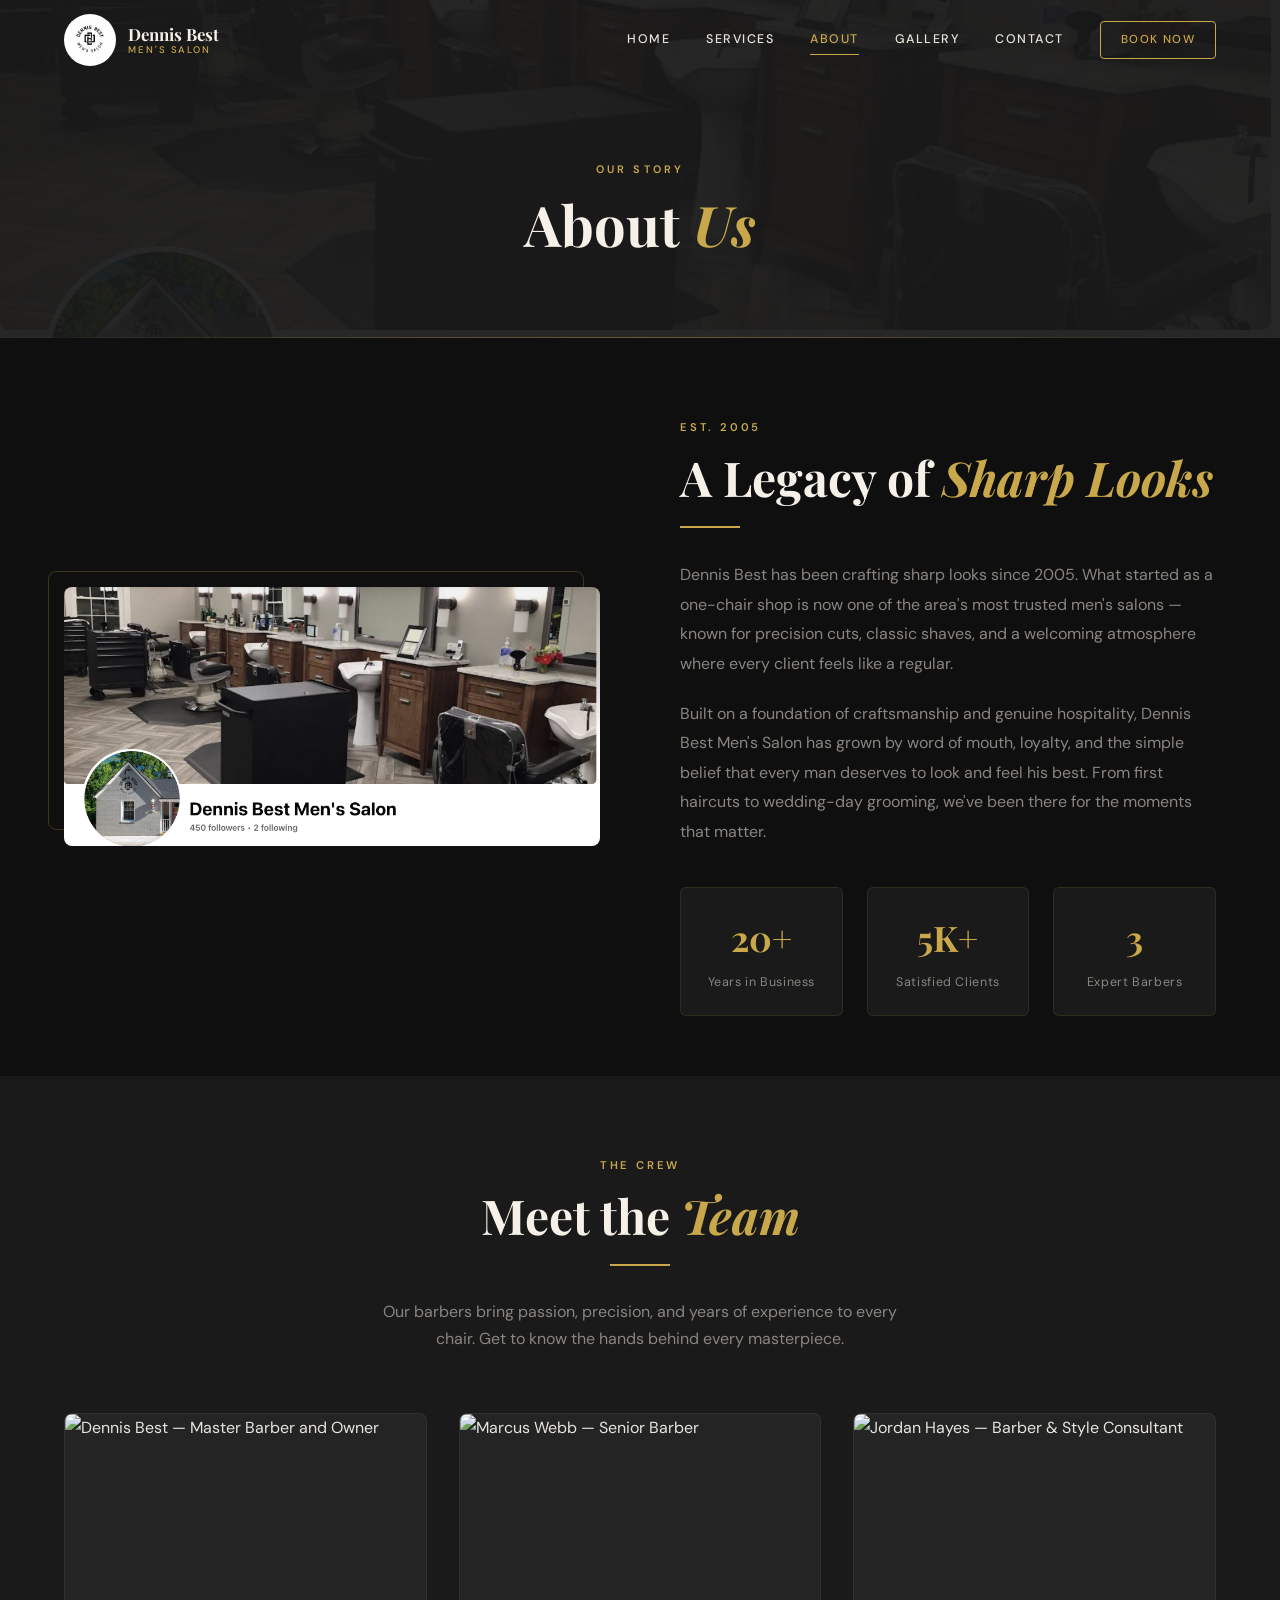
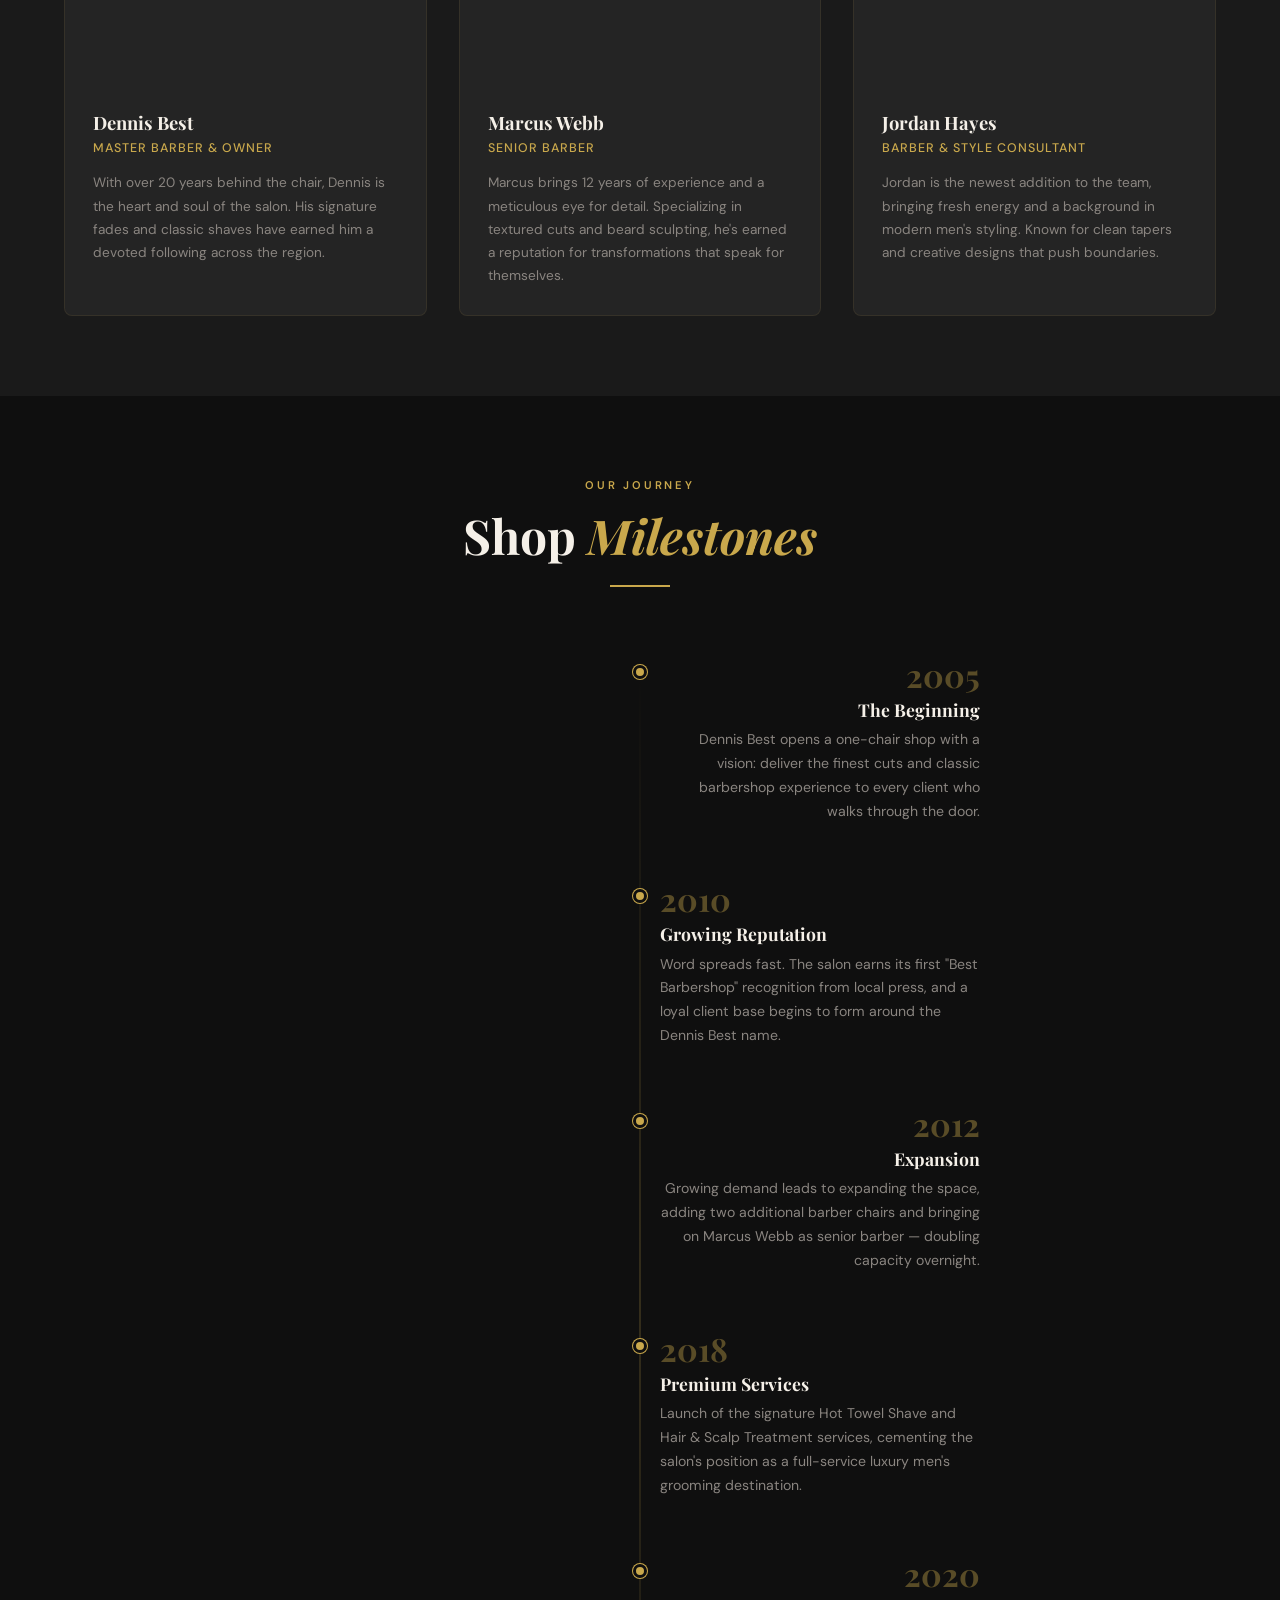
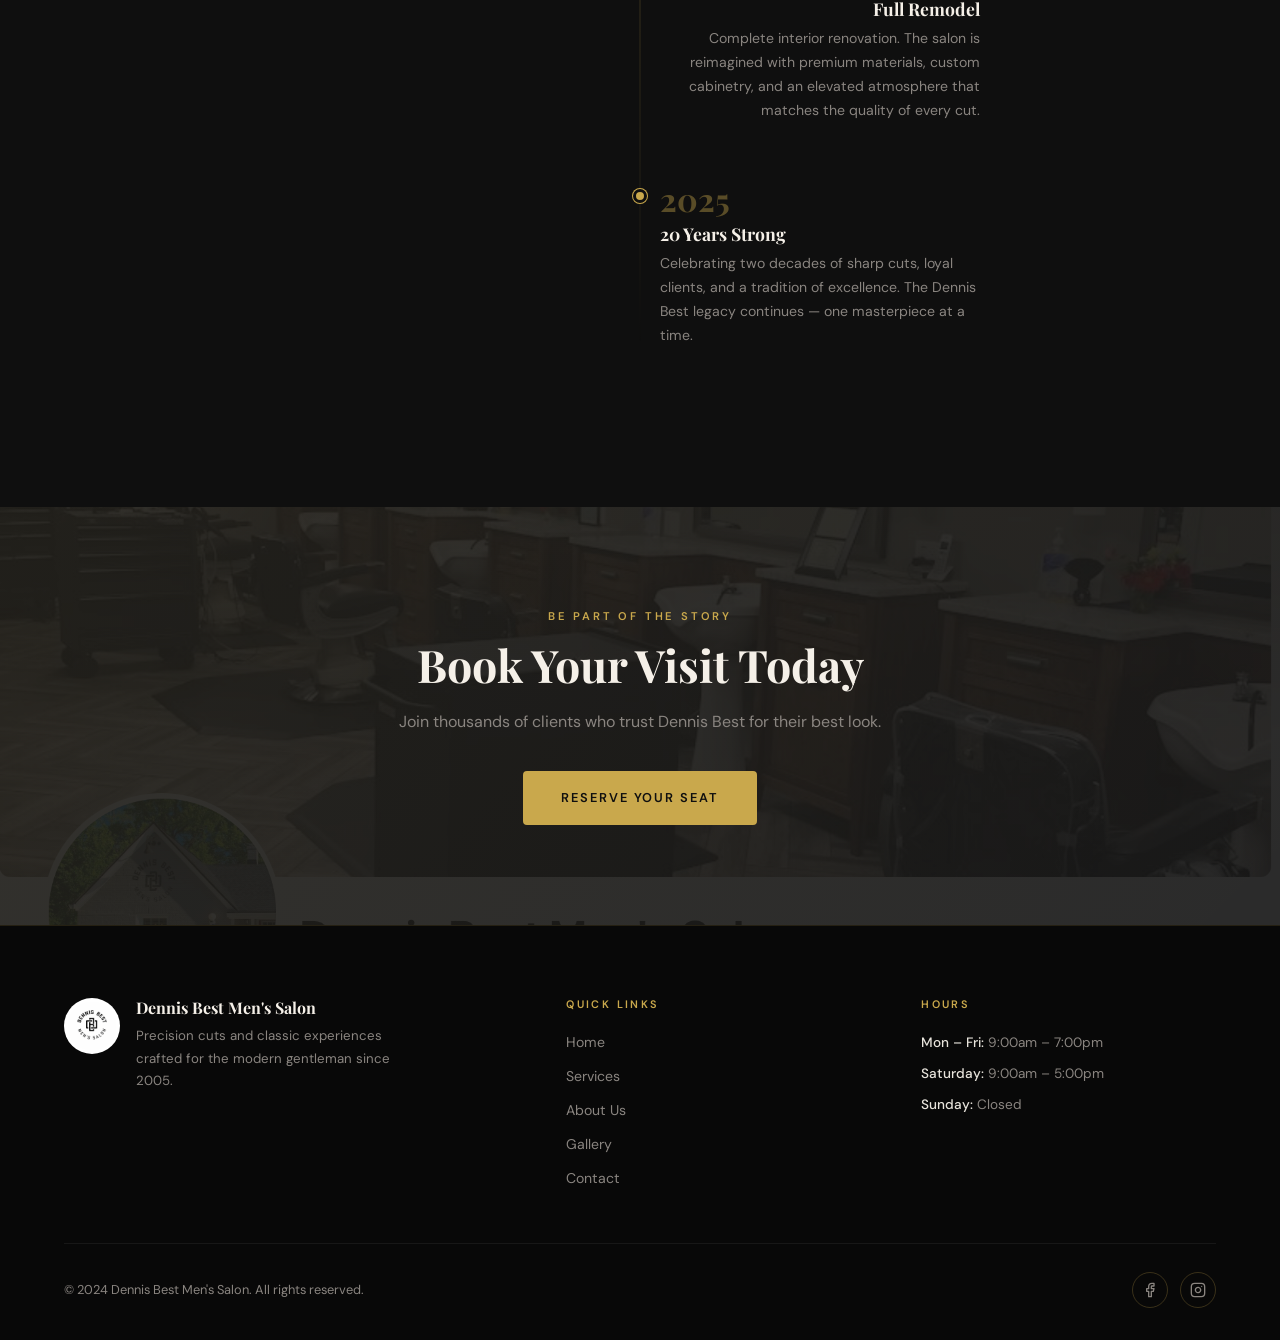
==== about.html @ a2790aa3 "Initial build: Dennis Best Men's Salon website Complete 5-page premium barbershop website with: - Ho" ====
<!DOCTYPE html>
<html lang="en">
<head>
  <meta charset="UTF-8" />
  <meta name="viewport" content="width=device-width, initial-scale=1.0" />
  <title>About — Dennis Best Men's Salon</title>
  <meta name="description" content="The story of Dennis Best Men's Salon — precision cuts and classic experiences since 2005." />
  <link rel="icon" type="image/png" href="images/logo.png" />
  <link rel="stylesheet" href="css/style.css" />
</head>
<body>

  <!-- ═══════════════════════════════ NAV ═══════════════════════════════ -->
  <header class="nav" role="banner">
    <div class="nav__inner">
      <a href="index.html" class="nav__logo" aria-label="Dennis Best Men's Salon Home">
        <img src="images/logo.png" alt="Dennis Best Men's Salon Logo" />
        <div class="nav__logo-text">
          Dennis Best
          <span>Men's Salon</span>
        </div>
      </a>

      <nav class="nav__links" aria-label="Primary Navigation">
        <a href="index.html">Home</a>
        <a href="services.html">Services</a>
        <a href="about.html">About</a>
        <a href="gallery.html">Gallery</a>
        <a href="contact.html">Contact</a>
        <a href="contact.html" class="nav__book">Book Now</a>
      </nav>

      <button class="nav__hamburger" aria-label="Toggle menu" aria-expanded="false">
        <span></span><span></span><span></span>
      </button>
    </div>
  </header>

  <nav class="nav__mobile" aria-label="Mobile Navigation">
    <a href="index.html">Home</a>
    <a href="services.html">Services</a>
    <a href="about.html">About</a>
    <a href="gallery.html">Gallery</a>
    <a href="contact.html">Contact</a>
    <a href="contact.html">Book an Appointment</a>
  </nav>

  <main>

    <!-- ═══════════════════════ PAGE HEADER ════════════════════════════ -->
    <section class="page-header">
      <div class="container">
        <span class="page-header__label">Our Story</span>
        <h1>About <em style="font-style:italic; color:var(--color-gold);">Us</em></h1>
      </div>
    </section>

    <!-- ═══════════════════════ STORY ══════════════════════════════════ -->
    <section class="about-story">
      <div class="container">
        <div class="about-story__grid">

          <div class="about-story__img reveal">
            <img src="images/interior.jpg" alt="Dennis Best Men's Salon Interior — classic barber chairs and warm wood cabinetry" />
          </div>

          <div class="about-story__text reveal reveal-delay-2">
            <span class="section-label">Est. 2005</span>
            <h2 class="section-title">A Legacy of <em>Sharp Looks</em></h2>
            <div class="gold-divider"></div>
            <p class="section-sub">
              Dennis Best has been crafting sharp looks since 2005. What started as a one-chair shop is now one of the area's most trusted men's salons — known for precision cuts, classic shaves, and a welcoming atmosphere where every client feels like a regular.
            </p>
            <p class="section-sub" style="margin-top: 20px;">
              Built on a foundation of craftsmanship and genuine hospitality, Dennis Best Men's Salon has grown by word of mouth, loyalty, and the simple belief that every man deserves to look and feel his best. From first haircuts to wedding-day grooming, we've been there for the moments that matter.
            </p>

            <div class="about-stats">
              <div class="stat">
                <strong>20+</strong>
                <span>Years in Business</span>
              </div>
              <div class="stat">
                <strong>5K+</strong>
                <span>Satisfied Clients</span>
              </div>
              <div class="stat">
                <strong>3</strong>
                <span>Expert Barbers</span>
              </div>
            </div>
          </div>

        </div>
      </div>
    </section>

    <!-- ═══════════════════════ TEAM ════════════════════════════════════ -->
    <section class="team-section">
      <div class="container">
        <div class="team__head reveal">
          <span class="section-label">The Crew</span>
          <h2 class="section-title">Meet the <em>Team</em></h2>
          <div class="gold-divider center"></div>
          <p class="section-sub" style="margin: 0 auto;">
            Our barbers bring passion, precision, and years of experience to every chair. Get to know the hands behind every masterpiece.
          </p>
        </div>

        <div class="team__grid">

          <div class="team-card reveal reveal-delay-1">
            <img
              class="team-card__img"
              src="https://picsum.photos/seed/barber-dennis/600/450"
              alt="Dennis Best — Master Barber and Owner"
              loading="lazy"
            />
            <div class="team-card__body">
              <h3>Dennis Best</h3>
              <p class="team-card__title">Master Barber &amp; Owner</p>
              <p class="team-card__bio">
                With over 20 years behind the chair, Dennis is the heart and soul of the salon. His signature fades and classic shaves have earned him a devoted following across the region.
              </p>
            </div>
          </div>

          <div class="team-card reveal reveal-delay-2">
            <img
              class="team-card__img"
              src="https://picsum.photos/seed/barber-marcus/600/450"
              alt="Marcus Webb — Senior Barber"
              loading="lazy"
            />
            <div class="team-card__body">
              <h3>Marcus Webb</h3>
              <p class="team-card__title">Senior Barber</p>
              <p class="team-card__bio">
                Marcus brings 12 years of experience and a meticulous eye for detail. Specializing in textured cuts and beard sculpting, he's earned a reputation for transformations that speak for themselves.
              </p>
            </div>
          </div>

          <div class="team-card reveal reveal-delay-3">
            <img
              class="team-card__img"
              src="https://picsum.photos/seed/barber-jordan/600/450"
              alt="Jordan Hayes — Barber & Style Consultant"
              loading="lazy"
            />
            <div class="team-card__body">
              <h3>Jordan Hayes</h3>
              <p class="team-card__title">Barber &amp; Style Consultant</p>
              <p class="team-card__bio">
                Jordan is the newest addition to the team, bringing fresh energy and a background in modern men's styling. Known for clean tapers and creative designs that push boundaries.
              </p>
            </div>
          </div>

        </div>
      </div>
    </section>

    <!-- ═══════════════════════ TIMELINE ════════════════════════════════ -->
    <section class="timeline-section">
      <div class="container">
        <div class="timeline__head reveal">
          <span class="section-label">Our Journey</span>
          <h2 class="section-title">Shop <em>Milestones</em></h2>
          <div class="gold-divider center"></div>
        </div>

        <div class="timeline">

          <div class="timeline__item reveal">
            <div class="timeline__dot"></div>
            <div class="timeline__content">
              <div class="timeline__year">2005</div>
              <h3>The Beginning</h3>
              <p>Dennis Best opens a one-chair shop with a vision: deliver the finest cuts and classic barbershop experience to every client who walks through the door.</p>
            </div>
            <div style="flex:1;"></div>
          </div>

          <div class="timeline__item reveal">
            <div class="timeline__dot"></div>
            <div style="flex:1;"></div>
            <div class="timeline__content">
              <div class="timeline__year">2010</div>
              <h3>Growing Reputation</h3>
              <p>Word spreads fast. The salon earns its first "Best Barbershop" recognition from local press, and a loyal client base begins to form around the Dennis Best name.</p>
            </div>
          </div>

          <div class="timeline__item reveal">
            <div class="timeline__dot"></div>
            <div class="timeline__content">
              <div class="timeline__year">2012</div>
              <h3>Expansion</h3>
              <p>Growing demand leads to expanding the space, adding two additional barber chairs and bringing on Marcus Webb as senior barber — doubling capacity overnight.</p>
            </div>
            <div style="flex:1;"></div>
          </div>

          <div class="timeline__item reveal">
            <div class="timeline__dot"></div>
            <div style="flex:1;"></div>
            <div class="timeline__content">
              <div class="timeline__year">2018</div>
              <h3>Premium Services</h3>
              <p>Launch of the signature Hot Towel Shave and Hair &amp; Scalp Treatment services, cementing the salon's position as a full-service luxury men's grooming destination.</p>
            </div>
          </div>

          <div class="timeline__item reveal">
            <div class="timeline__dot"></div>
            <div class="timeline__content">
              <div class="timeline__year">2020</div>
              <h3>Full Remodel</h3>
              <p>Complete interior renovation. The salon is reimagined with premium materials, custom cabinetry, and an elevated atmosphere that matches the quality of every cut.</p>
            </div>
            <div style="flex:1;"></div>
          </div>

          <div class="timeline__item reveal">
            <div class="timeline__dot"></div>
            <div style="flex:1;"></div>
            <div class="timeline__content">
              <div class="timeline__year">2025</div>
              <h3>20 Years Strong</h3>
              <p>Celebrating two decades of sharp cuts, loyal clients, and a tradition of excellence. The Dennis Best legacy continues — one masterpiece at a time.</p>
            </div>
          </div>

        </div>
      </div>
    </section>

    <!-- ═══════════════════════ CTA BANNER ═════════════════════════════ -->
    <section class="cta-banner">
      <div class="container">
        <span class="section-label reveal">Be Part of the Story</span>
        <h2 class="cta-banner__title reveal">Book Your Visit Today</h2>
        <p class="cta-banner__sub reveal">Join thousands of clients who trust Dennis Best for their best look.</p>
        <a href="contact.html" class="btn btn-solid reveal">Reserve Your Seat</a>
      </div>
    </section>

  </main>

  <!-- ═══════════════════════════ FOOTER ═════════════════════════════ -->
  <footer class="footer">
    <div class="container">
      <div class="footer__grid">
        <div class="footer__brand">
          <img src="images/logo.png" alt="Dennis Best Men's Salon" class="footer__logo" />
          <div class="footer__brand-text">
            <h3>Dennis Best Men's Salon</h3>
            <p>Precision cuts and classic experiences crafted for the modern gentleman since 2005.</p>
          </div>
        </div>
        <div class="footer__col">
          <h4>Quick Links</h4>
          <nav class="footer__links">
            <a href="index.html">Home</a>
            <a href="services.html">Services</a>
            <a href="about.html">About Us</a>
            <a href="gallery.html">Gallery</a>
            <a href="contact.html">Contact</a>
          </nav>
        </div>
        <div class="footer__col">
          <h4>Hours</h4>
          <ul class="footer__hours">
            <span><strong>Mon – Fri:</strong> 9:00am – 7:00pm</span>
            <span><strong>Saturday:</strong> 9:00am – 5:00pm</span>
            <span><strong>Sunday:</strong> Closed</span>
          </ul>
        </div>
      </div>
      <div class="footer__bottom">
        <p class="footer__copy">© 2024 Dennis Best Men's Salon. All rights reserved.</p>
        <div class="footer__social">
          <a href="#" aria-label="Facebook">
            <svg viewBox="0 0 24 24"><path d="M18 2h-3a5 5 0 0 0-5 5v3H7v4h3v8h4v-8h3l1-4h-4V7a1 1 0 0 1 1-1h3z"/></svg>
          </a>
          <a href="#" aria-label="Instagram">
            <svg viewBox="0 0 24 24"><rect x="2" y="2" width="20" height="20" rx="5" ry="5"/><path d="M16 11.37A4 4 0 1 1 12.63 8 4 4 0 0 1 16 11.37z"/><line x1="17.5" y1="6.5" x2="17.51" y2="6.5"/></svg>
          </a>
        </div>
      </div>
    </div>
  </footer>

  <script src="js/main.js"></script>
</body>
</html>
---- css/style.css ----
/* ============================================================
   Dennis Best Men's Salon — Main Stylesheet
   ============================================================ */

@import url('https://fonts.googleapis.com/css2?family=Playfair+Display:ital,wght@0,400;0,600;0,700;0,900;1,400;1,600&family=DM+Sans:wght@300;400;500;600&display=swap');

/* ── Variables ─────────────────────────────────────────────── */
:root {
  --color-bg:      #0f0f0f;
  --color-surface: #1a1a1a;
  --color-surface2:#242424;
  --color-gold:    #c9a84c;
  --color-gold-lt: #e0c070;
  --color-cream:   #f5f0e8;
  --color-text:    #e8e4dc;
  --color-muted:   #8a8580;
  --nav-h:         80px;
  --transition:    0.35s cubic-bezier(0.4, 0, 0.2, 1);
  --radius:        4px;
  --max-w:         1200px;
}

/* ── Reset & Base ──────────────────────────────────────────── */
*, *::before, *::after { box-sizing: border-box; margin: 0; padding: 0; }

html { scroll-behavior: smooth; font-size: 16px; }

body {
  background: var(--color-bg);
  color: var(--color-text);
  font-family: 'DM Sans', sans-serif;
  font-weight: 400;
  line-height: 1.7;
  opacity: 0;
  animation: pageIn 0.6s ease forwards;
}

@keyframes pageIn {
  to { opacity: 1; }
}

img { max-width: 100%; display: block; }
a  { text-decoration: none; color: inherit; }
ul { list-style: none; }

h1, h2, h3, h4 {
  font-family: 'Playfair Display', serif;
  line-height: 1.2;
}

/* ── Utility ───────────────────────────────────────────────── */
.container {
  width: 100%;
  max-width: var(--max-w);
  margin: 0 auto;
  padding: 0 24px;
}

.section-label {
  display: block;
  font-family: 'DM Sans', sans-serif;
  font-size: 0.7rem;
  font-weight: 600;
  letter-spacing: 0.25em;
  text-transform: uppercase;
  color: var(--color-gold);
  margin-bottom: 12px;
}

.section-title {
  font-size: clamp(2rem, 4vw, 3rem);
  color: var(--color-cream);
  margin-bottom: 16px;
}

.section-title em {
  font-style: italic;
  color: var(--color-gold);
}

.section-sub {
  font-size: 1rem;
  color: var(--color-muted);
  max-width: 520px;
}

.btn {
  display: inline-block;
  padding: 14px 36px;
  border: 2px solid var(--color-gold);
  font-family: 'DM Sans', sans-serif;
  font-size: 0.8rem;
  font-weight: 600;
  letter-spacing: 0.15em;
  text-transform: uppercase;
  color: var(--color-gold);
  background: transparent;
  cursor: pointer;
  transition: var(--transition);
  border-radius: var(--radius);
}

.btn:hover {
  background: var(--color-gold);
  color: var(--color-bg);
}

.btn-solid {
  background: var(--color-gold);
  color: var(--color-bg);
}

.btn-solid:hover {
  background: var(--color-gold-lt);
  border-color: var(--color-gold-lt);
}

/* ── Divider ───────────────────────────────────────────────── */
.gold-divider {
  width: 60px;
  height: 2px;
  background: var(--color-gold);
  margin: 20px 0 32px;
}

.gold-divider.center { margin-left: auto; margin-right: auto; }

/* ============================================================
   NAVIGATION
   ============================================================ */
.nav {
  position: fixed;
  top: 0; left: 0; right: 0;
  height: var(--nav-h);
  z-index: 1000;
  transition: background var(--transition), box-shadow var(--transition);
}

.nav.scrolled {
  background: rgba(10, 10, 10, 0.97);
  box-shadow: 0 2px 30px rgba(0,0,0,0.6);
  backdrop-filter: blur(10px);
  -webkit-backdrop-filter: blur(10px);
}

.nav__inner {
  display: flex;
  align-items: center;
  justify-content: space-between;
  height: 100%;
  max-width: var(--max-w);
  margin: 0 auto;
  padding: 0 24px;
}

.nav__logo {
  display: flex;
  align-items: center;
  gap: 12px;
}

.nav__logo img {
  width: 52px;
  height: 52px;
  object-fit: contain;
  border-radius: 50%;
  background: #fff;
  padding: 4px;
  filter: none;
}

.nav__logo-text {
  font-family: 'Playfair Display', serif;
  font-size: 1.05rem;
  font-weight: 700;
  color: var(--color-cream);
  line-height: 1.2;
}

.nav__logo-text span {
  display: block;
  font-family: 'DM Sans', sans-serif;
  font-size: 0.6rem;
  font-weight: 500;
  letter-spacing: 0.2em;
  text-transform: uppercase;
  color: var(--color-gold);
}

.nav__links {
  display: flex;
  align-items: center;
  gap: 36px;
}

.nav__links a {
  font-size: 0.78rem;
  font-weight: 500;
  letter-spacing: 0.12em;
  text-transform: uppercase;
  color: var(--color-text);
  position: relative;
  transition: color var(--transition);
}

.nav__links a::after {
  content: '';
  position: absolute;
  bottom: -4px; left: 0;
  width: 0; height: 1px;
  background: var(--color-gold);
  transition: width var(--transition);
}

.nav__links a:hover,
.nav__links a.active {
  color: var(--color-gold);
}

.nav__links a:hover::after,
.nav__links a.active::after {
  width: 100%;
}

.nav__book {
  font-size: 0.72rem !important;
  padding: 8px 20px;
  border: 1px solid var(--color-gold);
  border-radius: var(--radius);
  color: var(--color-gold) !important;
  transition: var(--transition) !important;
}

.nav__book:hover {
  background: var(--color-gold) !important;
  color: var(--color-bg) !important;
}

.nav__book::after { display: none !important; }

/* Hamburger */
.nav__hamburger {
  display: none;
  flex-direction: column;
  justify-content: center;
  gap: 5px;
  width: 36px;
  height: 36px;
  cursor: pointer;
  background: none;
  border: none;
  padding: 4px;
}

.nav__hamburger span {
  display: block;
  height: 2px;
  background: var(--color-text);
  border-radius: 2px;
  transition: var(--transition);
}

.nav__hamburger.open span:nth-child(1) { transform: translateY(7px) rotate(45deg); }
.nav__hamburger.open span:nth-child(2) { opacity: 0; }
.nav__hamburger.open span:nth-child(3) { transform: translateY(-7px) rotate(-45deg); }

/* Mobile menu */
.nav__mobile {
  display: none;
  position: fixed;
  top: var(--nav-h);
  left: 0; right: 0;
  background: rgba(10, 10, 10, 0.98);
  backdrop-filter: blur(20px);
  -webkit-backdrop-filter: blur(20px);
  padding: 24px;
  flex-direction: column;
  gap: 4px;
  z-index: 999;
  border-top: 1px solid rgba(201, 168, 76, 0.2);
}

.nav__mobile.open { display: flex; }

.nav__mobile a {
  display: block;
  padding: 14px 16px;
  font-size: 1rem;
  font-weight: 500;
  letter-spacing: 0.08em;
  color: var(--color-text);
  border-bottom: 1px solid rgba(255,255,255,0.06);
  transition: color var(--transition);
}

.nav__mobile a:hover,
.nav__mobile a.active { color: var(--color-gold); }

.nav__mobile a:last-child { border-bottom: none; }

/* ============================================================
   HERO
   ============================================================ */
.hero {
  position: relative;
  height: 100vh;
  min-height: 620px;
  display: flex;
  align-items: center;
  justify-content: center;
  text-align: center;
  overflow: hidden;
}

.hero__bg {
  position: absolute;
  inset: 0;
  background: url('../images/interior.jpg') center/cover no-repeat;
  transform: scale(1.05);
  transition: transform 8s ease-out;
}

.hero__bg.loaded { transform: scale(1); }

.hero__overlay {
  position: absolute;
  inset: 0;
  background: linear-gradient(
    to bottom,
    rgba(10, 10, 10, 0.5) 0%,
    rgba(10, 10, 10, 0.7) 50%,
    rgba(10, 10, 10, 0.9) 100%
  );
}

.hero__content {
  position: relative;
  z-index: 2;
  max-width: 760px;
  padding: 0 24px;
  animation: heroIn 1s ease 0.3s both;
}

@keyframes heroIn {
  from { opacity: 0; transform: translateY(30px); }
  to   { opacity: 1; transform: translateY(0); }
}

.hero__eyebrow {
  display: inline-block;
  font-family: 'DM Sans', sans-serif;
  font-size: 0.7rem;
  font-weight: 600;
  letter-spacing: 0.3em;
  text-transform: uppercase;
  color: var(--color-gold);
  margin-bottom: 20px;
}

.hero__title {
  font-size: clamp(2.8rem, 6vw, 5rem);
  font-weight: 700;
  color: var(--color-cream);
  margin-bottom: 20px;
  line-height: 1.1;
}

.hero__title em {
  display: block;
  font-style: italic;
  color: var(--color-gold);
}

.hero__sub {
  font-size: 1.05rem;
  color: rgba(232, 228, 220, 0.8);
  margin-bottom: 40px;
  font-weight: 300;
}

.hero__cta {
  display: flex;
  gap: 16px;
  justify-content: center;
  flex-wrap: wrap;
}

.hero__scroll {
  position: absolute;
  bottom: 32px;
  left: 50%;
  transform: translateX(-50%);
  z-index: 2;
  display: flex;
  flex-direction: column;
  align-items: center;
  gap: 8px;
  animation: bounce 2.5s ease infinite;
}

.hero__scroll span {
  font-size: 0.6rem;
  letter-spacing: 0.2em;
  text-transform: uppercase;
  color: var(--color-muted);
}

.hero__scroll-line {
  width: 1px;
  height: 40px;
  background: linear-gradient(to bottom, var(--color-gold), transparent);
}

@keyframes bounce {
  0%, 100% { transform: translateX(-50%) translateY(0); }
  50%       { transform: translateX(-50%) translateY(8px); }
}

/* ============================================================
   WHY CHOOSE US
   ============================================================ */
.why {
  padding: 100px 0;
  background: var(--color-surface);
  position: relative;
  overflow: hidden;
}

.why::before {
  content: '';
  position: absolute;
  top: 0; left: 0; right: 0;
  height: 1px;
  background: linear-gradient(to right, transparent, var(--color-gold), transparent);
  opacity: 0.4;
}

.why__head {
  text-align: center;
  margin-bottom: 64px;
}

.why__grid {
  display: grid;
  grid-template-columns: repeat(3, 1fr);
  gap: 32px;
}

.why__card {
  background: var(--color-surface2);
  border: 1px solid rgba(201, 168, 76, 0.1);
  border-radius: 8px;
  padding: 48px 36px;
  text-align: center;
  transition: var(--transition);
  position: relative;
  overflow: hidden;
}

.why__card::after {
  content: '';
  position: absolute;
  bottom: 0; left: 0; right: 0;
  height: 3px;
  background: var(--color-gold);
  transform: scaleX(0);
  transition: transform var(--transition);
}

.why__card:hover {
  transform: translateY(-8px);
  border-color: rgba(201, 168, 76, 0.35);
  box-shadow: 0 20px 50px rgba(0,0,0,0.4);
}

.why__card:hover::after { transform: scaleX(1); }

.why__icon {
  width: 72px;
  height: 72px;
  margin: 0 auto 24px;
  display: flex;
  align-items: center;
  justify-content: center;
  border-radius: 50%;
  background: rgba(201, 168, 76, 0.08);
  border: 1px solid rgba(201, 168, 76, 0.2);
}

.why__icon svg {
  width: 32px;
  height: 32px;
  stroke: var(--color-gold);
  fill: none;
  stroke-width: 1.5;
  stroke-linecap: round;
  stroke-linejoin: round;
}

.why__card h3 {
  font-size: 1.25rem;
  color: var(--color-cream);
  margin-bottom: 12px;
}

.why__card p {
  font-size: 0.92rem;
  color: var(--color-muted);
  line-height: 1.8;
}

/* ============================================================
   TESTIMONIALS
   ============================================================ */
.testimonials {
  padding: 100px 0;
  background: var(--color-bg);
  overflow: hidden;
}

.testimonials__head {
  text-align: center;
  margin-bottom: 64px;
}

.testimonials__track-wrap {
  position: relative;
  overflow: hidden;
}

.testimonials__track {
  display: flex;
  transition: transform 0.6s cubic-bezier(0.4, 0, 0.2, 1);
}

.testimonials__slide {
  min-width: 100%;
  padding: 0 40px;
}

.testimonial-card {
  background: var(--color-surface);
  border: 1px solid rgba(201, 168, 76, 0.12);
  border-radius: 8px;
  padding: 52px 60px;
  max-width: 760px;
  margin: 0 auto;
  text-align: center;
  position: relative;
}

.testimonial-card::before {
  content: '"';
  position: absolute;
  top: -20px; left: 40px;
  font-family: 'Playfair Display', serif;
  font-size: 8rem;
  color: var(--color-gold);
  opacity: 0.2;
  line-height: 1;
}

.testimonial-card blockquote {
  font-family: 'Playfair Display', serif;
  font-size: 1.2rem;
  font-style: italic;
  color: var(--color-text);
  line-height: 1.8;
  margin-bottom: 28px;
}

.testimonial-card cite {
  display: flex;
  align-items: center;
  justify-content: center;
  gap: 12px;
  font-style: normal;
}

.testimonial-avatar {
  width: 44px;
  height: 44px;
  border-radius: 50%;
  background: var(--color-gold);
  display: flex;
  align-items: center;
  justify-content: center;
  font-family: 'Playfair Display', serif;
  font-size: 1.1rem;
  color: var(--color-bg);
  font-weight: 700;
  flex-shrink: 0;
}

.testimonial-info strong {
  display: block;
  font-family: 'DM Sans', sans-serif;
  font-weight: 600;
  font-size: 0.9rem;
  color: var(--color-cream);
}

.testimonial-info span {
  font-size: 0.78rem;
  color: var(--color-gold);
}

.testimonials__stars {
  color: var(--color-gold);
  font-size: 1rem;
  margin-bottom: 20px;
  letter-spacing: 3px;
}

.testimonials__dots {
  display: flex;
  justify-content: center;
  gap: 10px;
  margin-top: 40px;
}

.testimonials__dot {
  width: 8px;
  height: 8px;
  border-radius: 50%;
  background: var(--color-muted);
  cursor: pointer;
  transition: var(--transition);
  border: none;
}

.testimonials__dot.active {
  background: var(--color-gold);
  transform: scale(1.3);
}

.testimonials__arrows {
  display: flex;
  justify-content: center;
  gap: 16px;
  margin-top: 24px;
}

.testimonials__arrow {
  width: 44px;
  height: 44px;
  border-radius: 50%;
  border: 1px solid rgba(201, 168, 76, 0.3);
  background: transparent;
  color: var(--color-gold);
  cursor: pointer;
  display: flex;
  align-items: center;
  justify-content: center;
  transition: var(--transition);
  font-size: 1rem;
}

.testimonials__arrow:hover {
  background: var(--color-gold);
  color: var(--color-bg);
  border-color: var(--color-gold);
}

/* ============================================================
   CTA BANNER
   ============================================================ */
.cta-banner {
  position: relative;
  padding: 100px 0;
  background: var(--color-surface);
  text-align: center;
  overflow: hidden;
}

.cta-banner::before {
  content: '';
  position: absolute;
  inset: 0;
  background: url('../images/interior.jpg') center/cover no-repeat;
  opacity: 0.08;
}

.cta-banner::after {
  content: '';
  position: absolute;
  inset: 0;
  background: linear-gradient(135deg, rgba(201,168,76,0.05) 0%, transparent 100%);
}

.cta-banner .container { position: relative; z-index: 1; }

.cta-banner__title {
  font-size: clamp(1.8rem, 3.5vw, 2.8rem);
  color: var(--color-cream);
  margin-bottom: 16px;
}

.cta-banner__sub {
  font-size: 1rem;
  color: var(--color-muted);
  margin-bottom: 36px;
}

/* ============================================================
   FOOTER
   ============================================================ */
.footer {
  background: #080808;
  padding: 72px 0 32px;
  border-top: 1px solid rgba(201, 168, 76, 0.15);
}

.footer__grid {
  display: grid;
  grid-template-columns: 1.5fr 1fr 1fr;
  gap: 60px;
  margin-bottom: 52px;
}

.footer__brand {
  display: flex;
  align-items: flex-start;
  gap: 16px;
}

.footer__logo {
  width: 56px;
  height: 56px;
  object-fit: contain;
  border-radius: 50%;
  background: #fff;
  padding: 4px;
  flex-shrink: 0;
}

.footer__brand-text h3 {
  font-family: 'Playfair Display', serif;
  font-size: 1rem;
  color: var(--color-cream);
  margin-bottom: 4px;
}

.footer__brand-text p {
  font-size: 0.83rem;
  color: var(--color-muted);
  line-height: 1.7;
  max-width: 260px;
  margin-top: 8px;
}

.footer__col h4 {
  font-family: 'DM Sans', sans-serif;
  font-size: 0.68rem;
  font-weight: 600;
  letter-spacing: 0.22em;
  text-transform: uppercase;
  color: var(--color-gold);
  margin-bottom: 20px;
}

.footer__links {
  display: flex;
  flex-direction: column;
  gap: 10px;
}

.footer__links a {
  font-size: 0.88rem;
  color: var(--color-muted);
  transition: color var(--transition);
}

.footer__links a:hover { color: var(--color-gold); }

.footer__hours {
  display: flex;
  flex-direction: column;
  gap: 8px;
}

.footer__hours span {
  font-size: 0.85rem;
  color: var(--color-muted);
}

.footer__hours span strong {
  color: var(--color-text);
  font-weight: 500;
}

.footer__bottom {
  border-top: 1px solid rgba(255,255,255,0.06);
  padding-top: 28px;
  display: flex;
  align-items: center;
  justify-content: space-between;
  flex-wrap: wrap;
  gap: 16px;
}

.footer__copy {
  font-size: 0.8rem;
  color: var(--color-muted);
}

.footer__social {
  display: flex;
  gap: 12px;
}

.footer__social a {
  width: 36px;
  height: 36px;
  border-radius: 50%;
  border: 1px solid rgba(201, 168, 76, 0.25);
  display: flex;
  align-items: center;
  justify-content: center;
  color: var(--color-muted);
  transition: var(--transition);
}

.footer__social a:hover {
  border-color: var(--color-gold);
  color: var(--color-gold);
  background: rgba(201, 168, 76, 0.08);
}

.footer__social svg {
  width: 16px;
  height: 16px;
  fill: none;
  stroke: currentColor;
  stroke-width: 2;
  stroke-linecap: round;
  stroke-linejoin: round;
}

/* ============================================================
   PAGE HEADER (inner pages)
   ============================================================ */
.page-header {
  padding: 160px 0 80px;
  text-align: center;
  background: var(--color-surface);
  position: relative;
  overflow: hidden;
}

.page-header::before {
  content: '';
  position: absolute;
  inset: 0;
  background: url('../images/interior.jpg') center/cover no-repeat;
  opacity: 0.06;
}

.page-header::after {
  content: '';
  position: absolute;
  bottom: 0; left: 0; right: 0;
  height: 1px;
  background: linear-gradient(to right, transparent, var(--color-gold), transparent);
  opacity: 0.4;
}

.page-header .container { position: relative; z-index: 1; }

.page-header__label {
  display: block;
  font-size: 0.68rem;
  font-weight: 600;
  letter-spacing: 0.28em;
  text-transform: uppercase;
  color: var(--color-gold);
  margin-bottom: 12px;
}

.page-header h1 {
  font-size: clamp(2.2rem, 4.5vw, 3.5rem);
  color: var(--color-cream);
}

/* ============================================================
   SERVICES PAGE
   ============================================================ */
.services-section {
  padding: 80px 0 100px;
}

.services__grid {
  display: grid;
  grid-template-columns: repeat(3, 1fr);
  gap: 28px;
  margin-top: 60px;
}

.service-card {
  background: var(--color-surface);
  border: 1px solid rgba(201, 168, 76, 0.1);
  border-radius: 8px;
  padding: 44px 36px;
  position: relative;
  overflow: hidden;
  cursor: default;
  transition: transform var(--transition), box-shadow var(--transition), border-color var(--transition);
}

.service-card::before {
  content: '';
  position: absolute;
  inset: 0;
  background: linear-gradient(135deg, rgba(201,168,76,0.06), transparent);
  opacity: 0;
  transition: opacity var(--transition);
}

.service-card:hover {
  transform: translateY(-10px);
  border-color: rgba(201, 168, 76, 0.5);
  box-shadow: 0 24px 60px rgba(0,0,0,0.4), 0 0 0 1px rgba(201,168,76,0.15);
}

.service-card:hover::before { opacity: 1; }

.service-card__number {
  font-family: 'Playfair Display', serif;
  font-size: 3.5rem;
  font-weight: 700;
  color: rgba(201, 168, 76, 0.1);
  line-height: 1;
  margin-bottom: 20px;
  transition: color var(--transition);
}

.service-card:hover .service-card__number {
  color: rgba(201, 168, 76, 0.2);
}

.service-card h3 {
  font-size: 1.3rem;
  color: var(--color-cream);
  margin-bottom: 10px;
}

.service-card p {
  font-size: 0.88rem;
  color: var(--color-muted);
  line-height: 1.7;
  margin-bottom: 28px;
}

.service-card__price {
  display: flex;
  align-items: center;
  justify-content: space-between;
}

.service-card__price span {
  font-family: 'Playfair Display', serif;
  font-size: 1.8rem;
  font-weight: 600;
  color: var(--color-gold);
}

.service-card__tag {
  font-size: 0.68rem;
  font-weight: 600;
  letter-spacing: 0.15em;
  text-transform: uppercase;
  color: var(--color-muted);
  border: 1px solid rgba(255,255,255,0.1);
  padding: 5px 12px;
  border-radius: 20px;
}

.services__note {
  margin-top: 48px;
  text-align: center;
  font-size: 0.88rem;
  color: var(--color-muted);
}

.services__note a {
  color: var(--color-gold);
  border-bottom: 1px solid rgba(201,168,76,0.4);
  transition: border-color var(--transition);
}

.services__note a:hover { border-color: var(--color-gold); }

/* ============================================================
   GALLERY PAGE
   ============================================================ */
.gallery-section {
  padding: 80px 0 100px;
}

.gallery__filter {
  display: flex;
  justify-content: center;
  gap: 12px;
  margin-bottom: 52px;
  flex-wrap: wrap;
}

.gallery__filter button {
  font-family: 'DM Sans', sans-serif;
  font-size: 0.72rem;
  font-weight: 600;
  letter-spacing: 0.15em;
  text-transform: uppercase;
  padding: 8px 24px;
  background: transparent;
  border: 1px solid rgba(255,255,255,0.12);
  color: var(--color-muted);
  border-radius: 40px;
  cursor: pointer;
  transition: var(--transition);
}

.gallery__filter button:hover,
.gallery__filter button.active {
  border-color: var(--color-gold);
  color: var(--color-gold);
  background: rgba(201,168,76,0.06);
}

.gallery__masonry {
  columns: 3;
  column-gap: 16px;
}

.gallery__item {
  break-inside: avoid;
  margin-bottom: 16px;
  position: relative;
  overflow: hidden;
  border-radius: 6px;
  cursor: pointer;
  opacity: 0;
  transform: translateY(20px);
  transition: opacity 0.5s ease, transform 0.5s ease;
}

.gallery__item.visible {
  opacity: 1;
  transform: translateY(0);
}

.gallery__item img {
  width: 100%;
  display: block;
  transition: transform 0.5s ease;
}

.gallery__item:hover img { transform: scale(1.05); }

.gallery__item-overlay {
  position: absolute;
  inset: 0;
  background: rgba(10, 10, 10, 0.5);
  display: flex;
  align-items: center;
  justify-content: center;
  opacity: 0;
  transition: opacity var(--transition);
}

.gallery__item:hover .gallery__item-overlay { opacity: 1; }

.gallery__item-overlay svg {
  width: 32px;
  height: 32px;
  stroke: #fff;
  fill: none;
  stroke-width: 1.5;
}

/* Lightbox */
.lightbox {
  position: fixed;
  inset: 0;
  background: rgba(5, 5, 5, 0.96);
  z-index: 2000;
  display: flex;
  align-items: center;
  justify-content: center;
  opacity: 0;
  pointer-events: none;
  transition: opacity 0.3s ease;
}

.lightbox.open {
  opacity: 1;
  pointer-events: all;
}

.lightbox__img {
  max-width: 90vw;
  max-height: 85vh;
  object-fit: contain;
  border-radius: 4px;
  box-shadow: 0 30px 80px rgba(0,0,0,0.8);
}

.lightbox__close {
  position: absolute;
  top: 24px; right: 24px;
  width: 44px; height: 44px;
  background: rgba(255,255,255,0.08);
  border: 1px solid rgba(255,255,255,0.15);
  border-radius: 50%;
  cursor: pointer;
  display: flex;
  align-items: center;
  justify-content: center;
  color: var(--color-text);
  font-size: 1.3rem;
  transition: var(--transition);
  line-height: 1;
}

.lightbox__close:hover {
  background: rgba(201,168,76,0.2);
  border-color: var(--color-gold);
  color: var(--color-gold);
}

.lightbox__arrow {
  position: absolute;
  top: 50%;
  transform: translateY(-50%);
  width: 52px; height: 52px;
  background: rgba(255,255,255,0.06);
  border: 1px solid rgba(255,255,255,0.12);
  border-radius: 50%;
  cursor: pointer;
  display: flex;
  align-items: center;
  justify-content: center;
  color: var(--color-text);
  font-size: 1.2rem;
  transition: var(--transition);
}

.lightbox__arrow:hover {
  background: rgba(201,168,76,0.15);
  border-color: var(--color-gold);
  color: var(--color-gold);
}

.lightbox__prev { left: 24px; }
.lightbox__next { right: 24px; }

.lightbox__counter {
  position: absolute;
  bottom: 24px;
  left: 50%;
  transform: translateX(-50%);
  font-size: 0.78rem;
  color: var(--color-muted);
  letter-spacing: 0.1em;
}

/* ============================================================
   ABOUT PAGE
   ============================================================ */
.about-story {
  padding: 80px 0 60px;
}

.about-story__grid {
  display: grid;
  grid-template-columns: 1fr 1fr;
  gap: 80px;
  align-items: center;
}

.about-story__img {
  position: relative;
}

.about-story__img img {
  width: 100%;
  border-radius: 8px;
  filter: grayscale(20%);
}

.about-story__img::before {
  content: '';
  position: absolute;
  top: -16px; left: -16px;
  right: 16px; bottom: 16px;
  border: 1px solid rgba(201,168,76,0.25);
  border-radius: 8px;
  z-index: -1;
}

.about-story__text .section-sub {
  max-width: 100%;
  font-size: 1rem;
  line-height: 1.85;
  color: var(--color-muted);
}

.about-stats {
  display: grid;
  grid-template-columns: repeat(3, 1fr);
  gap: 24px;
  margin-top: 40px;
}

.stat {
  text-align: center;
  padding: 20px;
  border: 1px solid rgba(201,168,76,0.12);
  border-radius: 6px;
  background: var(--color-surface);
}

.stat strong {
  display: block;
  font-family: 'Playfair Display', serif;
  font-size: 2.2rem;
  font-weight: 700;
  color: var(--color-gold);
}

.stat span {
  font-size: 0.78rem;
  color: var(--color-muted);
  letter-spacing: 0.05em;
}

/* Team */
.team-section {
  padding: 80px 0;
  background: var(--color-surface);
}

.team__head {
  text-align: center;
  margin-bottom: 60px;
}

.team__grid {
  display: grid;
  grid-template-columns: repeat(3, 1fr);
  gap: 32px;
}

.team-card {
  background: var(--color-surface2);
  border: 1px solid rgba(201,168,76,0.1);
  border-radius: 8px;
  overflow: hidden;
  transition: var(--transition);
}

.team-card:hover {
  transform: translateY(-6px);
  border-color: rgba(201,168,76,0.3);
  box-shadow: 0 20px 50px rgba(0,0,0,0.3);
}

.team-card__img {
  width: 100%;
  aspect-ratio: 4/3;
  object-fit: cover;
  filter: grayscale(30%);
  transition: filter var(--transition);
}

.team-card:hover .team-card__img { filter: grayscale(0); }

.team-card__body {
  padding: 28px;
}

.team-card__body h3 {
  font-size: 1.15rem;
  color: var(--color-cream);
  margin-bottom: 4px;
}

.team-card__title {
  font-size: 0.78rem;
  color: var(--color-gold);
  font-weight: 500;
  letter-spacing: 0.08em;
  text-transform: uppercase;
  margin-bottom: 12px;
}

.team-card__bio {
  font-size: 0.85rem;
  color: var(--color-muted);
  line-height: 1.7;
}

/* Timeline */
.timeline-section {
  padding: 80px 0 100px;
}

.timeline__head {
  text-align: center;
  margin-bottom: 72px;
}

.timeline {
  position: relative;
  max-width: 760px;
  margin: 0 auto;
}

.timeline::before {
  content: '';
  position: absolute;
  top: 0; bottom: 0;
  left: 50%;
  transform: translateX(-50%);
  width: 1px;
  background: linear-gradient(to bottom, transparent, rgba(201,168,76,0.4), transparent);
}

.timeline__item {
  display: flex;
  gap: 40px;
  margin-bottom: 60px;
  position: relative;
}

.timeline__item:nth-child(odd) { flex-direction: row-reverse; }

.timeline__item:nth-child(odd) .timeline__content { text-align: right; }

.timeline__dot {
  position: absolute;
  top: 6px;
  left: 50%;
  transform: translateX(-50%);
  width: 14px;
  height: 14px;
  border-radius: 50%;
  background: var(--color-gold);
  border: 3px solid var(--color-bg);
  box-shadow: 0 0 0 1px var(--color-gold);
  z-index: 1;
}

.timeline__content {
  flex: 1;
  padding: 0 40px;
}

.timeline__year {
  font-family: 'Playfair Display', serif;
  font-size: 2rem;
  font-weight: 700;
  color: var(--color-gold);
  opacity: 0.4;
  line-height: 1;
  margin-bottom: 8px;
}

.timeline__content h3 {
  font-size: 1.1rem;
  color: var(--color-cream);
  margin-bottom: 8px;
}

.timeline__content p {
  font-size: 0.88rem;
  color: var(--color-muted);
  line-height: 1.7;
}

/* ============================================================
   CONTACT PAGE
   ============================================================ */
.contact-section {
  padding: 80px 0 100px;
}

.contact__grid {
  display: grid;
  grid-template-columns: 1.4fr 1fr;
  gap: 64px;
  align-items: start;
}

.contact-form {
  background: var(--color-surface);
  border: 1px solid rgba(201,168,76,0.1);
  border-radius: 8px;
  padding: 52px 48px;
}

.contact-form h2 {
  font-size: 1.8rem;
  color: var(--color-cream);
  margin-bottom: 8px;
}

.contact-form .form-sub {
  font-size: 0.88rem;
  color: var(--color-muted);
  margin-bottom: 36px;
}

.form-group {
  margin-bottom: 20px;
}

.form-row {
  display: grid;
  grid-template-columns: 1fr 1fr;
  gap: 20px;
}

.form-group label {
  display: block;
  font-size: 0.72rem;
  font-weight: 600;
  letter-spacing: 0.12em;
  text-transform: uppercase;
  color: var(--color-muted);
  margin-bottom: 8px;
}

.form-group input,
.form-group select,
.form-group textarea {
  width: 100%;
  background: var(--color-surface2);
  border: 1px solid rgba(255,255,255,0.08);
  border-radius: var(--radius);
  padding: 14px 16px;
  font-family: 'DM Sans', sans-serif;
  font-size: 0.92rem;
  color: var(--color-text);
  transition: border-color var(--transition), box-shadow var(--transition);
  outline: none;
  appearance: none;
  -webkit-appearance: none;
}

.form-group select {
  background-image: url("data:image/svg+xml,%3Csvg xmlns='http://www.w3.org/2000/svg' width='12' height='8' viewBox='0 0 12 8'%3E%3Cpath d='M1 1l5 5 5-5' stroke='%23c9a84c' stroke-width='1.5' fill='none' stroke-linecap='round'/%3E%3C/svg%3E");
  background-repeat: no-repeat;
  background-position: right 14px center;
  padding-right: 40px;
  cursor: pointer;
}

.form-group select option {
  background: var(--color-surface2);
  color: var(--color-text);
}

.form-group textarea {
  resize: vertical;
  min-height: 130px;
}

.form-group input::placeholder,
.form-group textarea::placeholder {
  color: rgba(138,133,128,0.6);
}

.form-group input:focus,
.form-group select:focus,
.form-group textarea:focus {
  border-color: rgba(201,168,76,0.5);
  box-shadow: 0 0 0 3px rgba(201,168,76,0.08);
}

.form-submit {
  margin-top: 8px;
  width: 100%;
  padding: 16px;
  background: var(--color-gold);
  border: 2px solid var(--color-gold);
  border-radius: var(--radius);
  font-family: 'DM Sans', sans-serif;
  font-size: 0.8rem;
  font-weight: 600;
  letter-spacing: 0.15em;
  text-transform: uppercase;
  color: var(--color-bg);
  cursor: pointer;
  transition: var(--transition);
}

.form-submit:hover {
  background: var(--color-gold-lt);
  border-color: var(--color-gold-lt);
}

.form-success {
  display: none;
  text-align: center;
  padding: 20px;
  color: var(--color-gold);
  font-size: 0.9rem;
}

/* Contact Info */
.contact-info {
  display: flex;
  flex-direction: column;
  gap: 32px;
}

.contact-info__block {
  background: var(--color-surface);
  border: 1px solid rgba(201,168,76,0.1);
  border-radius: 8px;
  padding: 32px;
}

.contact-info__block h3 {
  font-size: 1rem;
  color: var(--color-cream);
  margin-bottom: 20px;
  display: flex;
  align-items: center;
  gap: 10px;
}

.contact-info__block h3 svg {
  width: 18px;
  height: 18px;
  stroke: var(--color-gold);
  fill: none;
  stroke-width: 1.5;
}

.hours-list {
  display: flex;
  flex-direction: column;
  gap: 10px;
}

.hours-list li {
  display: flex;
  justify-content: space-between;
  font-size: 0.88rem;
  padding-bottom: 10px;
  border-bottom: 1px solid rgba(255,255,255,0.04);
}

.hours-list li:last-child { border-bottom: none; padding-bottom: 0; }

.hours-list li span:first-child { color: var(--color-muted); }
.hours-list li span:last-child  { color: var(--color-cream); font-weight: 500; }

.hours-list li.closed span:last-child { color: var(--color-muted); }

.map-embed {
  border-radius: 8px;
  overflow: hidden;
  border: 1px solid rgba(201,168,76,0.1);
}

.map-embed iframe {
  width: 100%;
  height: 220px;
  display: block;
  filter: grayscale(30%) invert(90%) hue-rotate(180deg) brightness(0.85);
}

.social-links {
  display: flex;
  gap: 12px;
}

.social-link {
  display: flex;
  align-items: center;
  gap: 10px;
  padding: 10px 16px;
  background: var(--color-surface2);
  border: 1px solid rgba(255,255,255,0.06);
  border-radius: var(--radius);
  font-size: 0.84rem;
  color: var(--color-text);
  transition: var(--transition);
}

.social-link:hover {
  border-color: rgba(201,168,76,0.4);
  color: var(--color-gold);
}

.social-link svg {
  width: 18px;
  height: 18px;
  fill: currentColor;
  flex-shrink: 0;
}

/* ============================================================
   SCROLL REVEAL
   ============================================================ */
.reveal {
  opacity: 0;
  transform: translateY(28px);
  transition: opacity 0.65s ease, transform 0.65s ease;
}

.reveal.visible {
  opacity: 1;
  transform: translateY(0);
}

.reveal-delay-1 { transition-delay: 0.1s; }
.reveal-delay-2 { transition-delay: 0.2s; }
.reveal-delay-3 { transition-delay: 0.3s; }

/* ============================================================
   RESPONSIVE
   ============================================================ */
@media (max-width: 1024px) {
  .why__grid          { grid-template-columns: repeat(2, 1fr); }
  .services__grid     { grid-template-columns: repeat(2, 1fr); }
  .team__grid         { grid-template-columns: repeat(2, 1fr); }
  .about-story__grid  { grid-template-columns: 1fr; gap: 48px; }
  .about-story__img::before { display: none; }
  .footer__grid       { grid-template-columns: 1fr 1fr; }
  .contact__grid      { grid-template-columns: 1fr; }
}

@media (max-width: 768px) {
  :root { --nav-h: 68px; }

  .nav__links  { display: none; }
  .nav__hamburger { display: flex; }

  .hero__title { font-size: 2.5rem; }

  .why__grid        { grid-template-columns: 1fr; }
  .services__grid   { grid-template-columns: 1fr; }
  .team__grid       { grid-template-columns: 1fr; }
  .footer__grid     { grid-template-columns: 1fr; gap: 36px; }
  .gallery__masonry { columns: 2; }

  .timeline::before { left: 16px; }
  .timeline__item   { flex-direction: column !important; gap: 20px; }
  .timeline__item:nth-child(odd) .timeline__content { text-align: left; }
  .timeline__dot    { left: 16px; }
  .timeline__content { padding: 0 0 0 48px !important; }

  .about-stats      { grid-template-columns: repeat(3, 1fr); gap: 12px; }

  .contact-form     { padding: 36px 28px; }
  .form-row         { grid-template-columns: 1fr; }
  .footer__bottom   { flex-direction: column; text-align: center; }

  .testimonial-card { padding: 40px 28px; }
}

@media (max-width: 480px) {
  .gallery__masonry { columns: 1; }
  .hero__cta        { flex-direction: column; align-items: center; }
  .about-stats      { grid-template-columns: 1fr; }
}
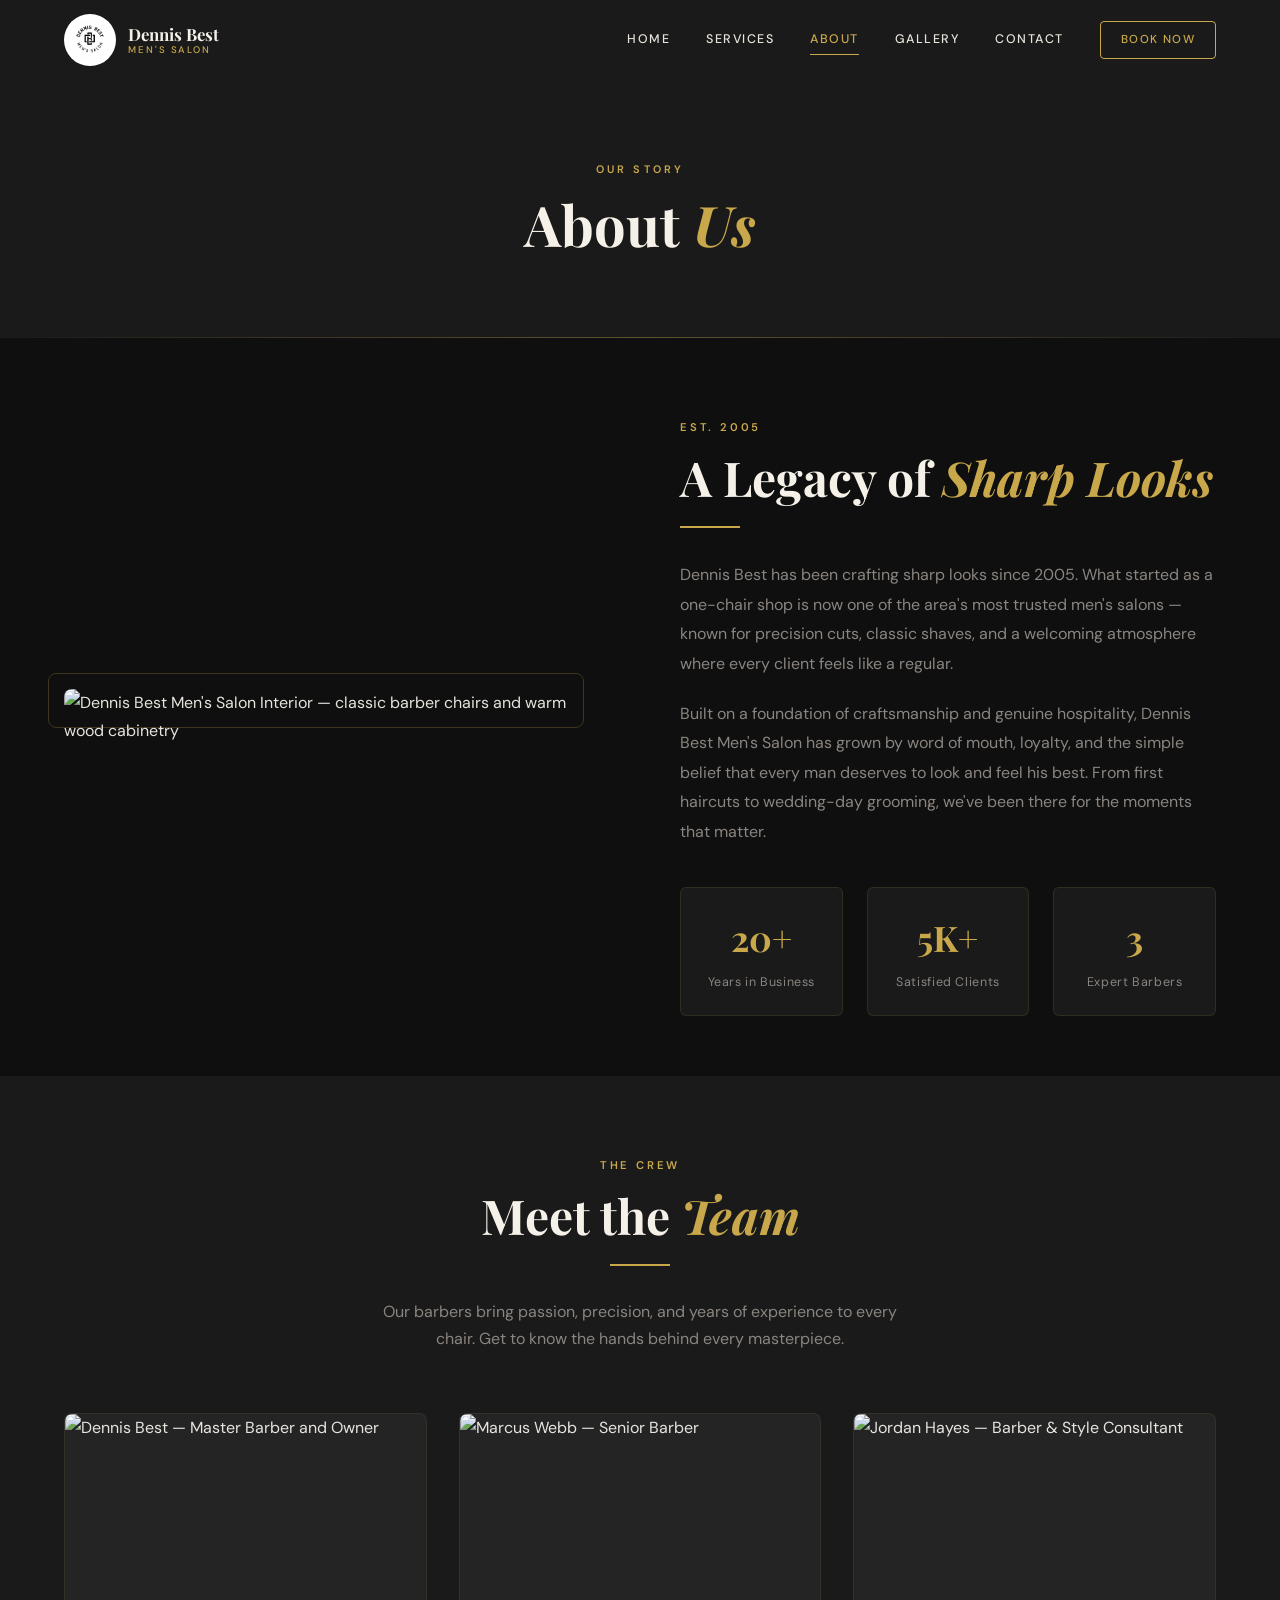
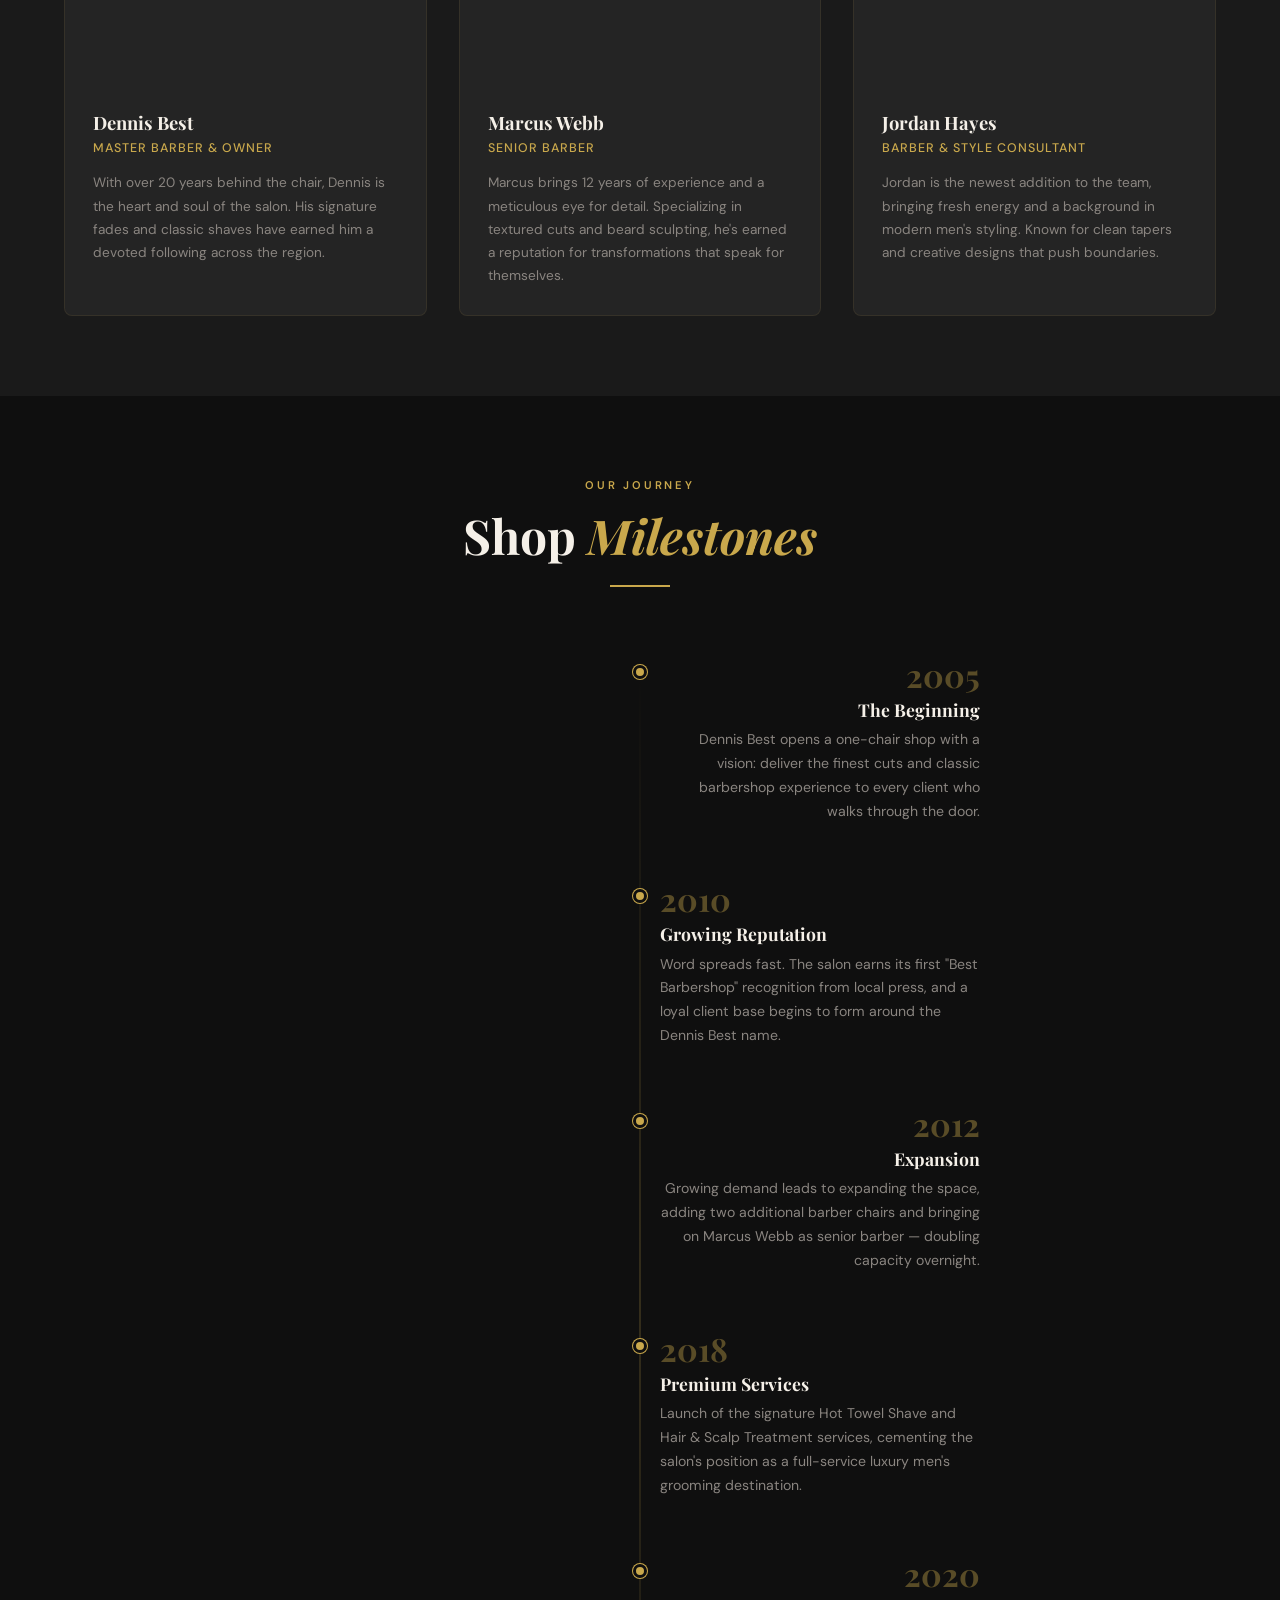
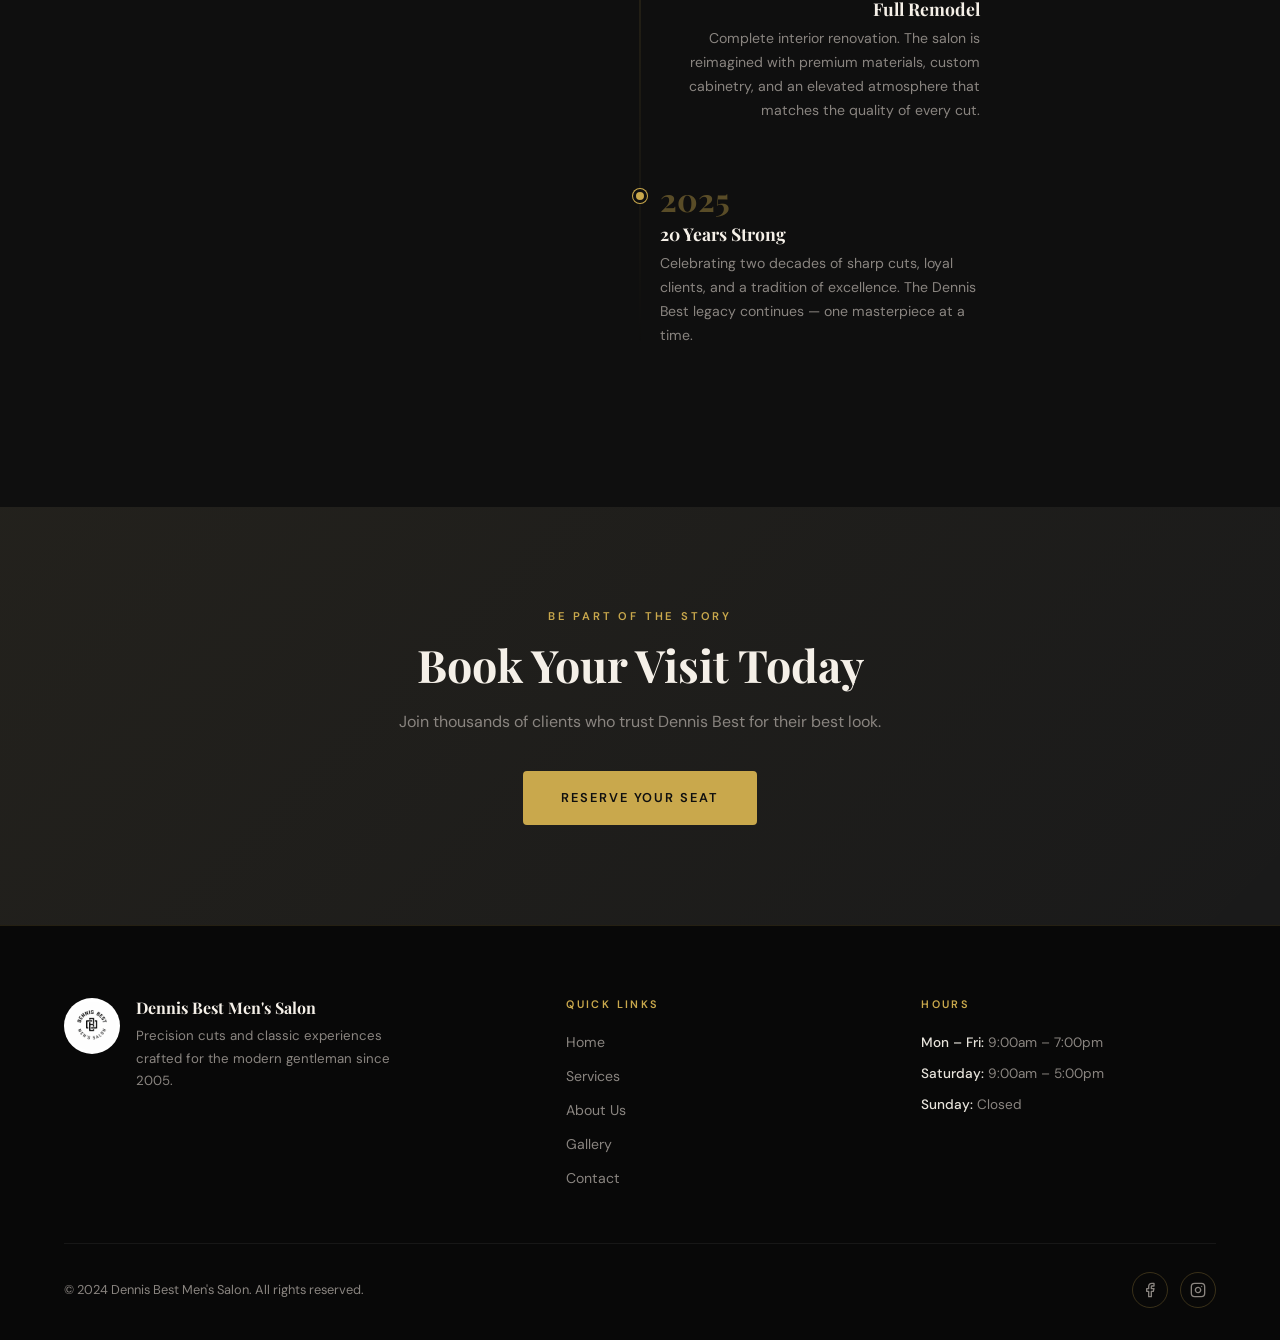
==== commit 69aecbf8: "Replace all placeholder images with Unsplash stock photos - Hero background and CTA/page-header over" ====
--- a/about.html
+++ b/about.html
@@ -61,7 +61,7 @@
         <div class="about-story__grid">
 
           <div class="about-story__img reveal">
-            <img src="images/interior.jpg" alt="Dennis Best Men's Salon Interior — classic barber chairs and warm wood cabinetry" />
+            <img src="https://images.unsplash.com/photo-1585747860715-2ba37e788b70?w=1600&q=80" alt="Dennis Best Men's Salon Interior — classic barber chairs and warm wood cabinetry" loading="lazy" />
           </div>
 
           <div class="about-story__text reveal reveal-delay-2">
@@ -112,7 +112,7 @@
           <div class="team-card reveal reveal-delay-1">
             <img
               class="team-card__img"
-              src="https://picsum.photos/seed/barber-dennis/600/450"
+              src="https://images.unsplash.com/photo-1540959733332-eab4deabeeaf?w=400&q=80"
               alt="Dennis Best — Master Barber and Owner"
               loading="lazy"
             />
@@ -128,7 +128,7 @@
           <div class="team-card reveal reveal-delay-2">
             <img
               class="team-card__img"
-              src="https://picsum.photos/seed/barber-marcus/600/450"
+              src="https://images.unsplash.com/photo-1531746020798-e6953c6e8e04?w=400&q=80"
               alt="Marcus Webb — Senior Barber"
               loading="lazy"
             />
@@ -144,7 +144,7 @@
           <div class="team-card reveal reveal-delay-3">
             <img
               class="team-card__img"
-              src="https://picsum.photos/seed/barber-jordan/600/450"
+              src="https://images.unsplash.com/photo-1507003211169-0a1dd7228f2d?w=400&q=80"
               alt="Jordan Hayes — Barber & Style Consultant"
               loading="lazy"
             />
--- a/css/style.css
+++ b/css/style.css
@@ -315,7 +315,7 @@
 .hero__bg {
   position: absolute;
   inset: 0;
-  background: url('../images/interior.jpg') center/cover no-repeat;
+  background: url('https://images.unsplash.com/photo-1585747860715-2ba37e788b70?w=1600&q=80') center/cover no-repeat;
   transform: scale(1.05);
   transition: transform 8s ease-out;
 }
@@ -677,7 +677,7 @@
   content: '';
   position: absolute;
   inset: 0;
-  background: url('../images/interior.jpg') center/cover no-repeat;
+  background: url('https://images.unsplash.com/photo-1585747860715-2ba37e788b70?w=1600&q=80') center/cover no-repeat;
   opacity: 0.08;
 }
 
@@ -852,7 +852,7 @@
   content: '';
   position: absolute;
   inset: 0;
-  background: url('../images/interior.jpg') center/cover no-repeat;
+  background: url('https://images.unsplash.com/photo-1585747860715-2ba37e788b70?w=1600&q=80') center/cover no-repeat;
   opacity: 0.06;
 }
 
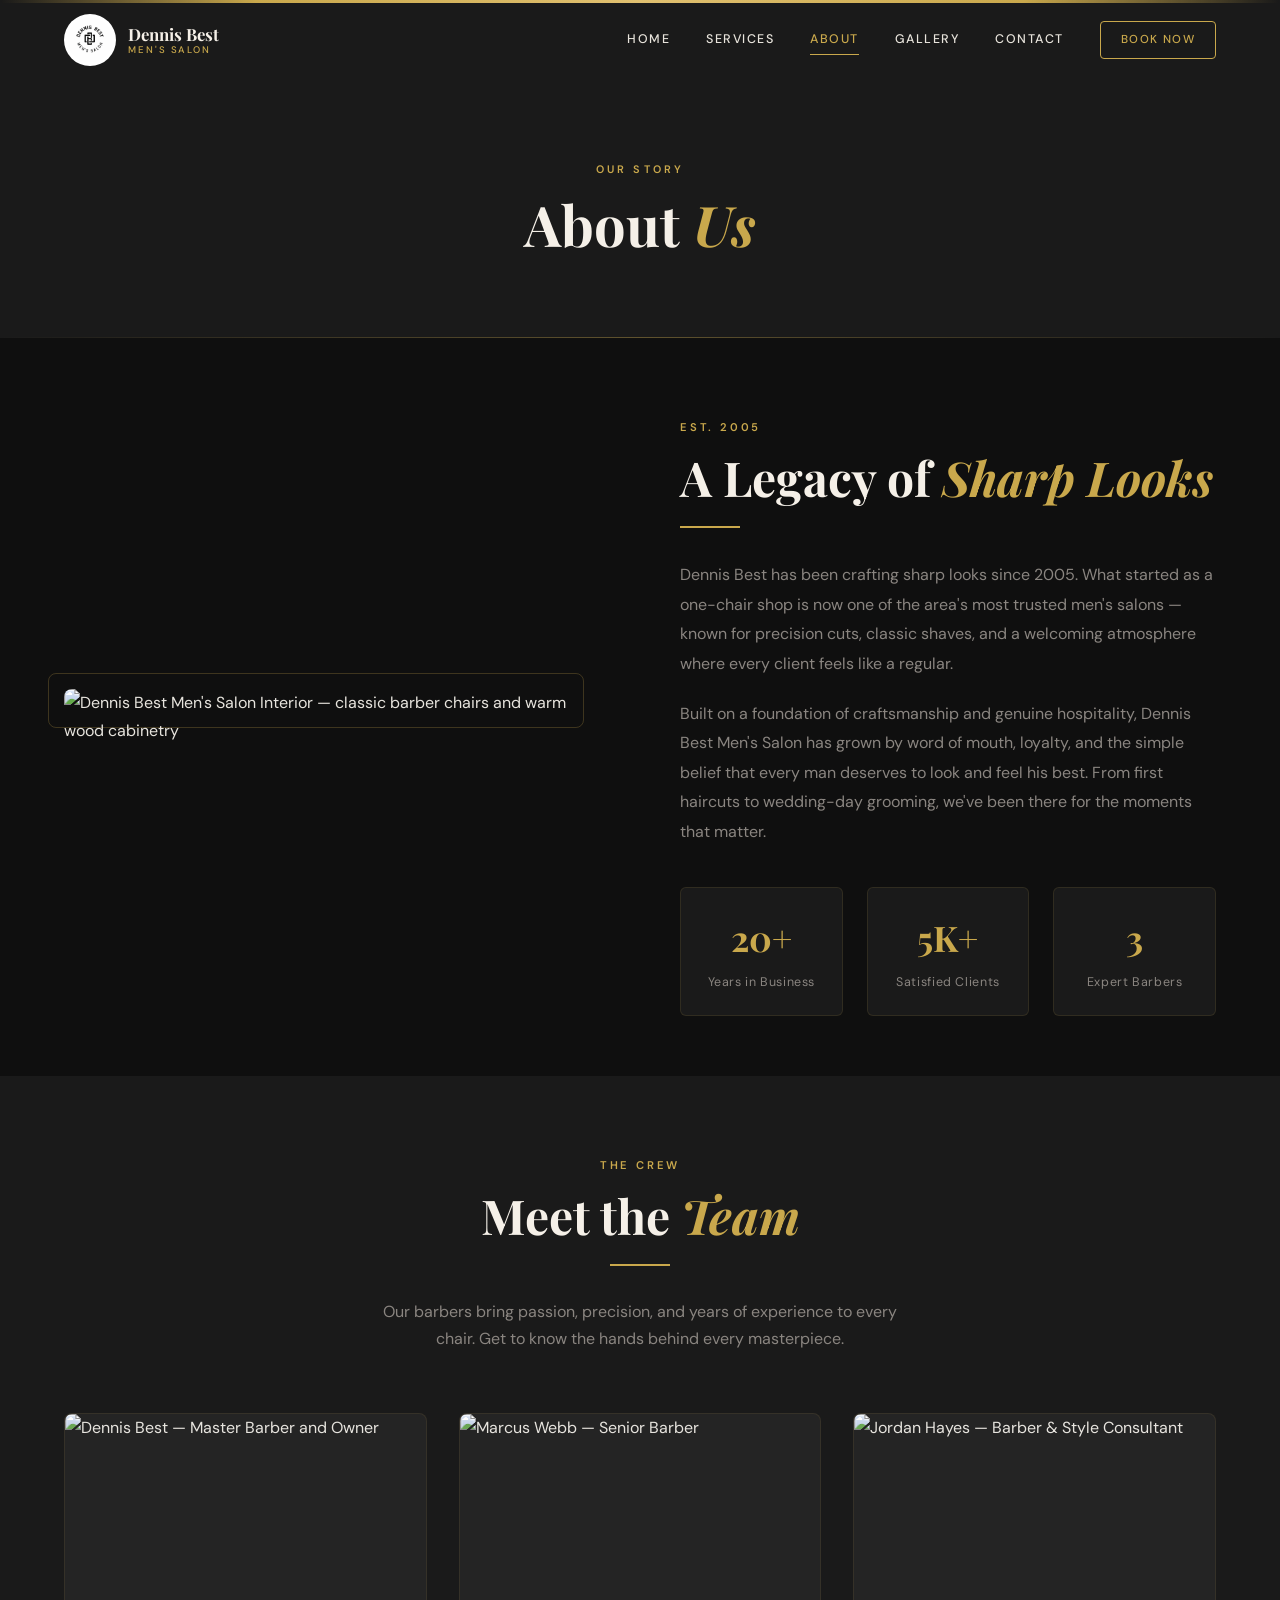
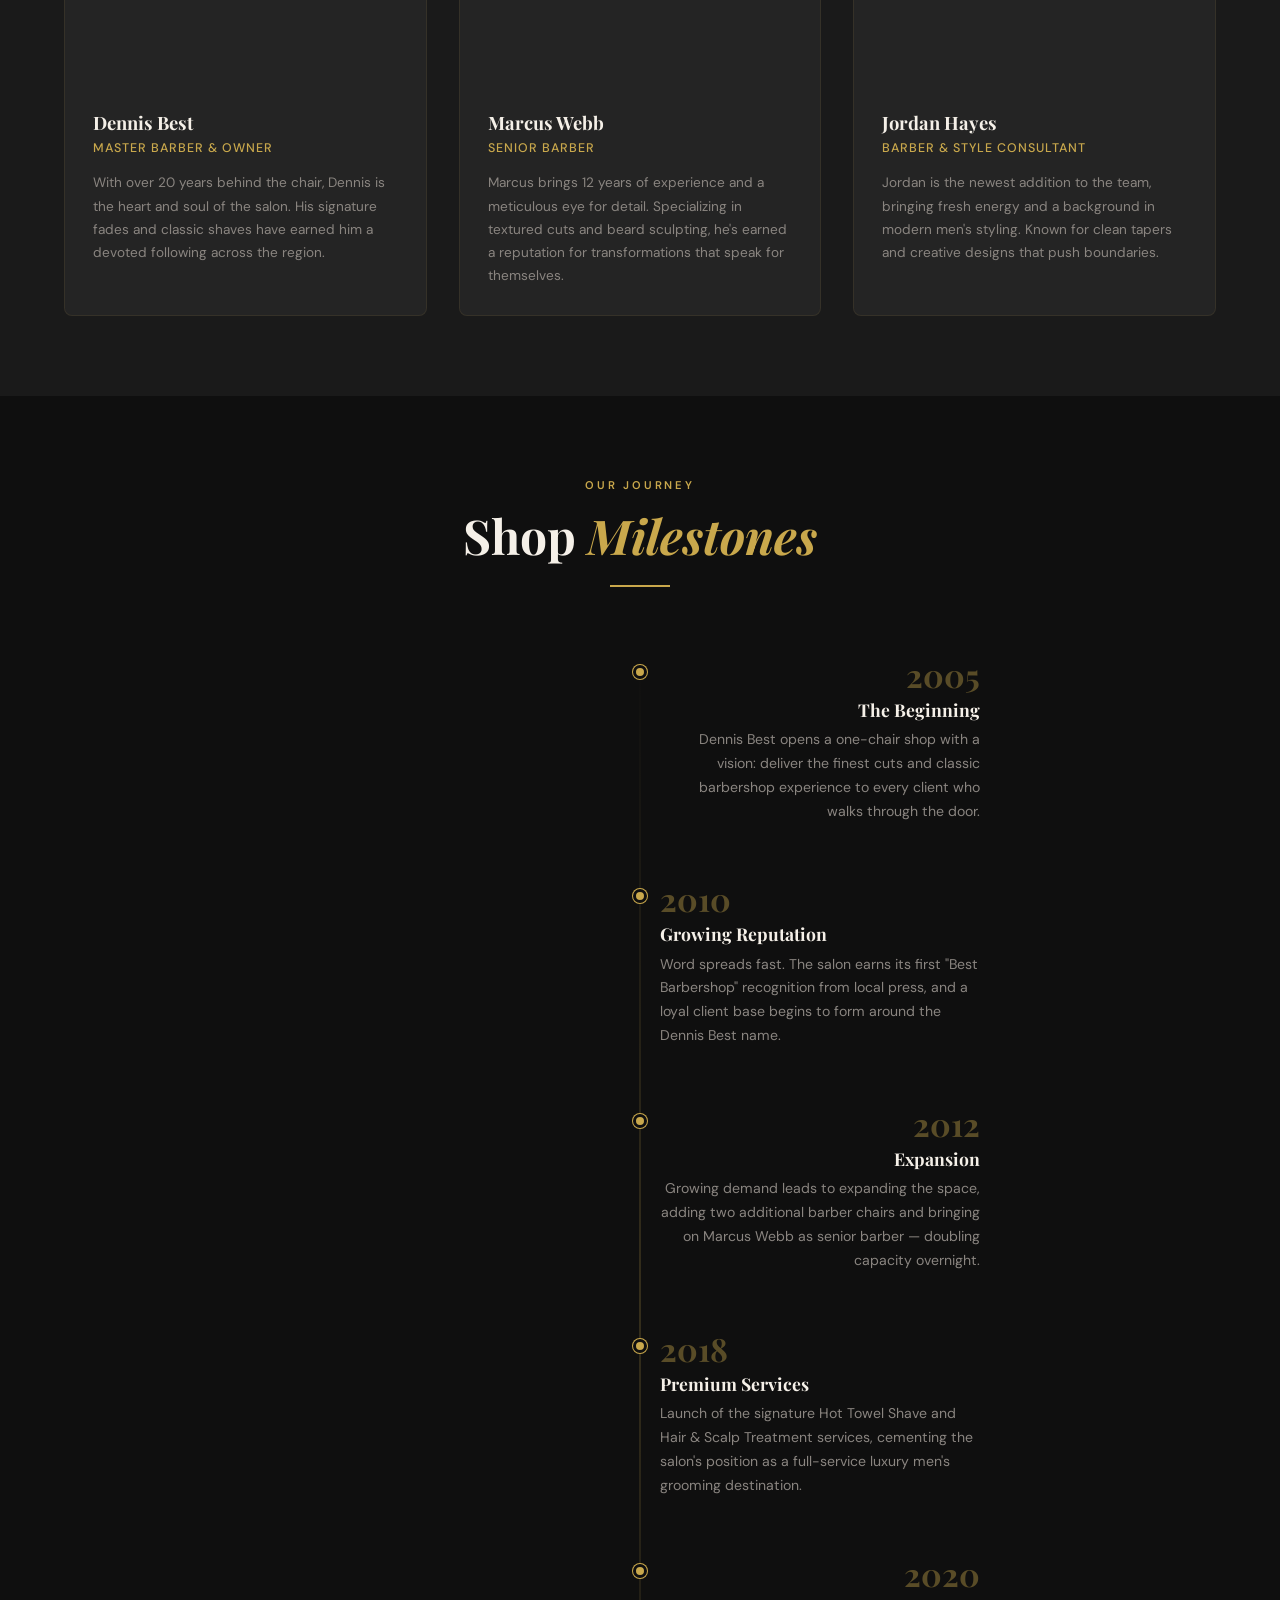
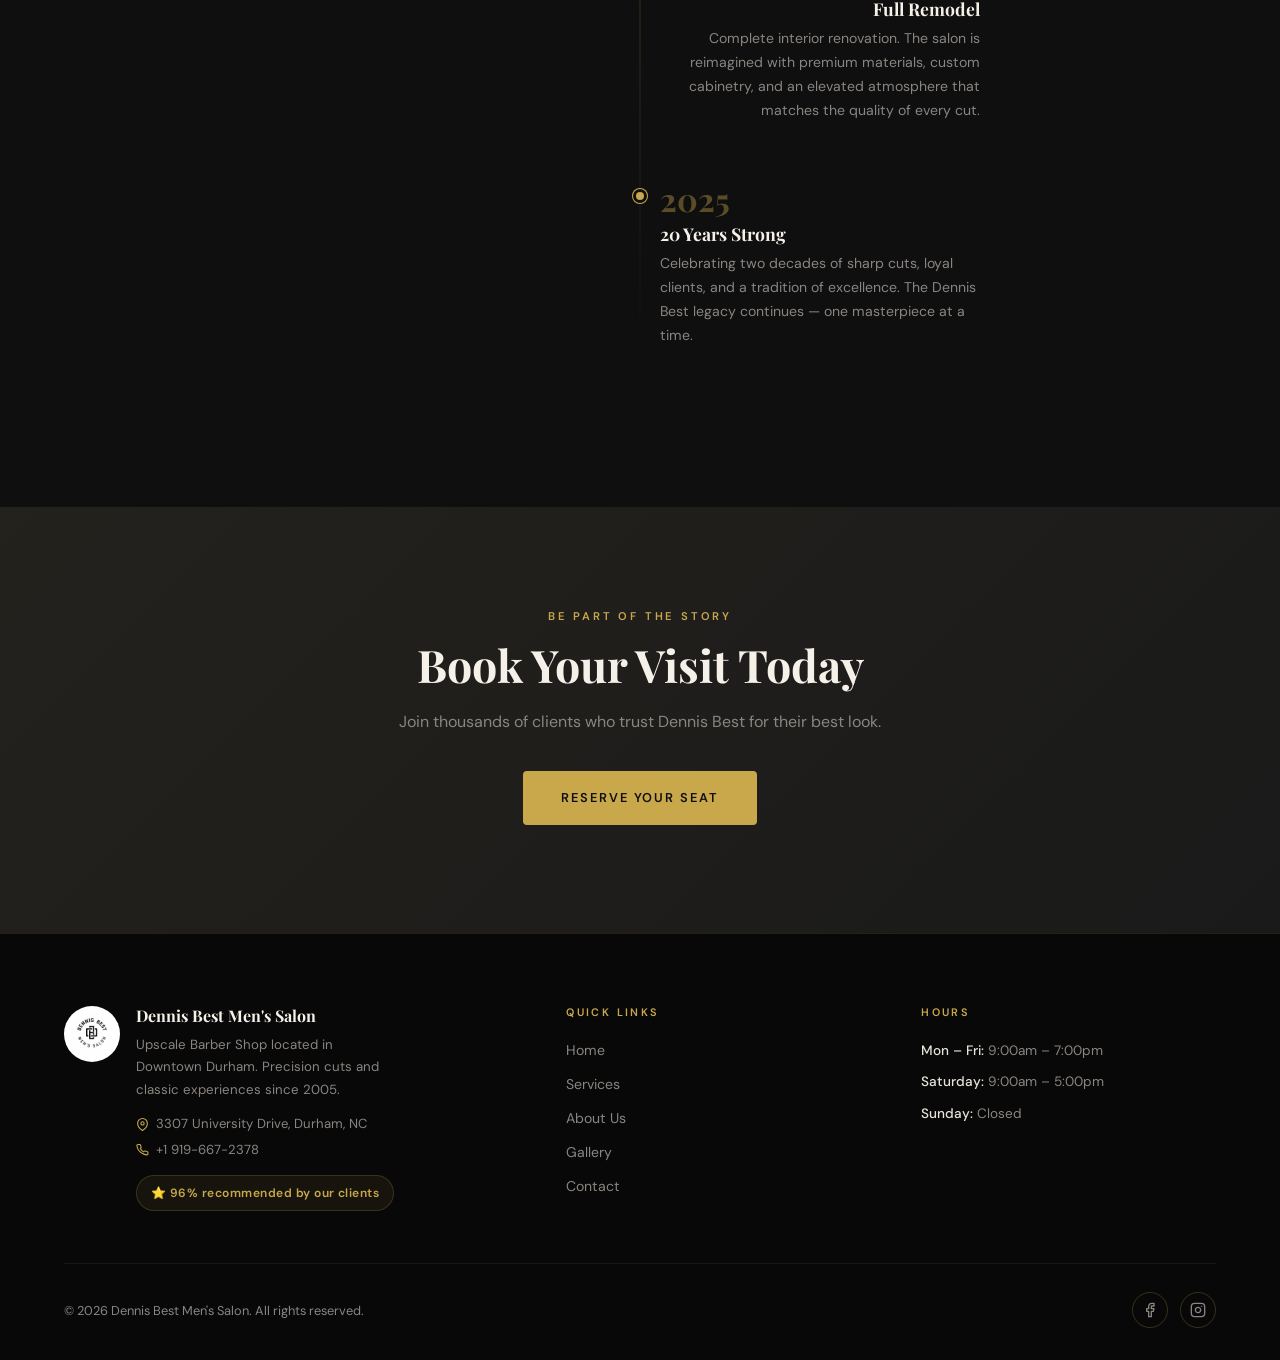
==== commit 6f4f2df3: "Add real business info, design upgrades, and floating CTA button Business info: - Tagline: Upscale B" ====
--- a/about.html
+++ b/about.html
@@ -256,7 +256,18 @@
           <img src="images/logo.png" alt="Dennis Best Men's Salon" class="footer__logo" />
           <div class="footer__brand-text">
             <h3>Dennis Best Men's Salon</h3>
-            <p>Precision cuts and classic experiences crafted for the modern gentleman since 2005.</p>
+            <p>Upscale Barber Shop located in Downtown Durham. Precision cuts and classic experiences since 2005.</p>
+            <div class="footer__contact-details">
+              <span>
+                <svg viewBox="0 0 24 24"><path d="M21 10c0 7-9 13-9 13s-9-6-9-13a9 9 0 0 1 18 0z"/><circle cx="12" cy="10" r="3"/></svg>
+                3307 University Drive, Durham, NC
+              </span>
+              <a href="tel:+19196672378">
+                <svg viewBox="0 0 24 24"><path d="M22 16.92v3a2 2 0 0 1-2.18 2 19.79 19.79 0 0 1-8.63-3.07A19.5 19.5 0 0 1 4.69 13.4a19.79 19.79 0 0 1-3.07-8.67A2 2 0 0 1 3.6 2.69h3a2 2 0 0 1 2 1.72c.127.96.361 1.903.7 2.81a2 2 0 0 1-.45 2.11L7.91 10.3a16 16 0 0 0 6 6l1.27-.89a2 2 0 0 1 2.11-.45c.907.339 1.85.573 2.81.7A2 2 0 0 1 22 17z"/></svg>
+                +1 919-667-2378
+              </a>
+            </div>
+            <div class="footer__rating">⭐ 96% recommended by our clients</div>
           </div>
         </div>
         <div class="footer__col">
@@ -279,7 +290,7 @@
         </div>
       </div>
       <div class="footer__bottom">
-        <p class="footer__copy">© 2024 Dennis Best Men's Salon. All rights reserved.</p>
+        <p class="footer__copy">© 2026 Dennis Best Men's Salon. All rights reserved.</p>
         <div class="footer__social">
           <a href="#" aria-label="Facebook">
             <svg viewBox="0 0 24 24"><path d="M18 2h-3a5 5 0 0 0-5 5v3H7v4h3v8h4v-8h3l1-4h-4V7a1 1 0 0 1 1-1h3z"/></svg>
--- a/css/style.css
+++ b/css/style.css
@@ -1668,3 +1668,224 @@
   .hero__cta        { flex-direction: column; align-items: center; }
   .about-stats      { grid-template-columns: 1fr; }
 }
+
+/* ============================================================
+   DESIGN UPGRADES — v2
+   ============================================================ */
+
+/* ── Gold top accent line (premium brand detail) ─────────────── */
+body::before {
+  content: '';
+  position: fixed;
+  top: 0; left: 0; right: 0;
+  height: 3px;
+  background: linear-gradient(
+    90deg,
+    transparent 0%,
+    var(--color-gold) 20%,
+    var(--color-gold-lt) 50%,
+    var(--color-gold) 80%,
+    transparent 100%
+  );
+  z-index: 9999;
+  pointer-events: none;
+}
+
+/* ── Enhanced nav blur on scroll ──────────────────────────────── */
+.nav.scrolled {
+  background: rgba(8, 8, 8, 0.88) !important;
+  backdrop-filter: blur(18px) saturate(1.4) !important;
+  -webkit-backdrop-filter: blur(18px) saturate(1.4) !important;
+}
+
+/* ── Button shimmer sweep on hover ────────────────────────────── */
+@keyframes shimmerSweep {
+  from { left: -80%; }
+  to   { left: 130%; }
+}
+
+.btn {
+  position: relative;
+  overflow: hidden;
+}
+
+.btn::after {
+  content: '';
+  position: absolute;
+  top: 0;
+  left: -80%;
+  width: 50%;
+  height: 100%;
+  background: linear-gradient(
+    90deg,
+    transparent,
+    rgba(255, 255, 255, 0.18),
+    transparent
+  );
+  transform: skewX(-18deg);
+  pointer-events: none;
+  opacity: 0;
+  transition: none;
+}
+
+.btn:hover::after {
+  opacity: 1;
+  animation: shimmerSweep 0.55s ease forwards;
+}
+
+/* ── Service card gold glow on hover ──────────────────────────── */
+.service-card:hover {
+  box-shadow:
+    0 24px 60px rgba(0, 0, 0, 0.45),
+    0 0 0 1px rgba(201, 168, 76, 0.2),
+    0 0 30px rgba(201, 168, 76, 0.12) !important;
+}
+
+/* ── Gallery image scale on hover ─────────────────────────────── */
+.gallery__item img {
+  transition: transform 0.55s cubic-bezier(0.4, 0, 0.2, 1) !important;
+}
+
+.gallery__item:hover img {
+  transform: scale(1.08) !important;
+}
+
+/* ── Hero grain texture overlay ───────────────────────────────── */
+.hero__grain {
+  position: absolute;
+  inset: 0;
+  z-index: 1;
+  pointer-events: none;
+  opacity: 0.045;
+  background-image: url("data:image/svg+xml,%3Csvg xmlns='http://www.w3.org/2000/svg' width='300' height='300'%3E%3Cfilter id='grain'%3E%3CfeTurbulence type='fractalNoise' baseFrequency='0.75' numOctaves='4' stitchTiles='stitch'/%3E%3C/filter%3E%3Crect width='100%25' height='100%25' filter='url(%23grain)'/%3E%3C/svg%3E");
+  background-size: 200px 200px;
+}
+
+/* ── Hero staggered word reveal ──────────────────────────────── */
+.hero__word {
+  display: inline-block;
+  opacity: 0;
+  transform: translateY(22px);
+  animation: wordReveal 0.7s cubic-bezier(0.22, 1, 0.36, 1) forwards;
+}
+
+@keyframes wordReveal {
+  to { opacity: 1; transform: translateY(0); }
+}
+
+/* ── Floating Book Now button ─────────────────────────────────── */
+@keyframes pulseRing {
+  0%   { box-shadow: 0 4px 20px rgba(201,168,76,0.45), 0 0 0 0 rgba(201,168,76,0.5); }
+  70%  { box-shadow: 0 4px 20px rgba(201,168,76,0.45), 0 0 0 14px rgba(201,168,76,0); }
+  100% { box-shadow: 0 4px 20px rgba(201,168,76,0.45), 0 0 0 0 rgba(201,168,76,0); }
+}
+
+@keyframes floatBounce {
+  0%   { transform: translateX(-50%) translateY(0); }
+  40%  { transform: translateX(-50%) translateY(-8px); }
+  70%  { transform: translateX(-50%) translateY(-4px); }
+  100% { transform: translateX(-50%) translateY(0); }
+}
+
+.float-book {
+  display: none;
+  position: fixed;
+  bottom: 28px;
+  left: 50%;
+  transform: translateX(-50%);
+  z-index: 1500;
+  background: var(--color-gold);
+  color: #0f0f0f;
+  font-family: 'DM Sans', sans-serif;
+  font-weight: 700;
+  font-size: 0.88rem;
+  letter-spacing: 0.04em;
+  padding: 15px 32px;
+  border-radius: 50px;
+  white-space: nowrap;
+  text-decoration: none;
+  opacity: 0;
+  pointer-events: none;
+  transition: opacity 0.4s ease, background 0.25s ease;
+  animation: pulseRing 2.2s ease-out infinite;
+}
+
+.float-book.visible {
+  opacity: 1;
+  pointer-events: auto;
+}
+
+.float-book.bounce {
+  animation: pulseRing 2.2s ease-out infinite, floatBounce 0.55s ease;
+}
+
+.float-book:hover {
+  background: var(--color-gold-lt);
+}
+
+@media (max-width: 768px) {
+  .float-book { display: block; }
+}
+
+/* ── Footer contact details ───────────────────────────────────── */
+.footer__contact-details {
+  margin-top: 14px;
+  display: flex;
+  flex-direction: column;
+  gap: 7px;
+}
+
+.footer__contact-details a,
+.footer__contact-details span {
+  font-size: 0.82rem;
+  color: var(--color-muted);
+  display: flex;
+  align-items: center;
+  gap: 7px;
+  line-height: 1.4;
+  transition: color var(--transition);
+}
+
+.footer__contact-details a:hover { color: var(--color-gold); }
+
+.footer__contact-details svg {
+  width: 13px;
+  height: 13px;
+  stroke: var(--color-gold);
+  fill: none;
+  stroke-width: 2;
+  stroke-linecap: round;
+  stroke-linejoin: round;
+  flex-shrink: 0;
+}
+
+.footer__rating {
+  display: inline-flex;
+  align-items: center;
+  gap: 7px;
+  margin-top: 16px;
+  padding: 7px 14px;
+  background: rgba(201, 168, 76, 0.08);
+  border: 1px solid rgba(201, 168, 76, 0.2);
+  border-radius: 40px;
+  font-size: 0.75rem;
+  font-weight: 600;
+  color: var(--color-gold);
+  letter-spacing: 0.04em;
+}
+
+/* ── Map embed updated height ─────────────────────────────────── */
+.map-embed iframe {
+  height: 400px !important;
+}
+
+/* ── Section alternating backgrounds ─────────────────────────── */
+.why        { background: var(--color-surface); }
+.testimonials { background: var(--color-bg); }
+.cta-banner { background: var(--color-surface); }
+.team-section { background: var(--color-surface); }
+.timeline-section { background: var(--color-bg); }
+.about-story { background: var(--color-bg); }
+.services-section { background: var(--color-bg); }
+.gallery-section { background: var(--color-bg); }
+.contact-section { background: var(--color-bg); }
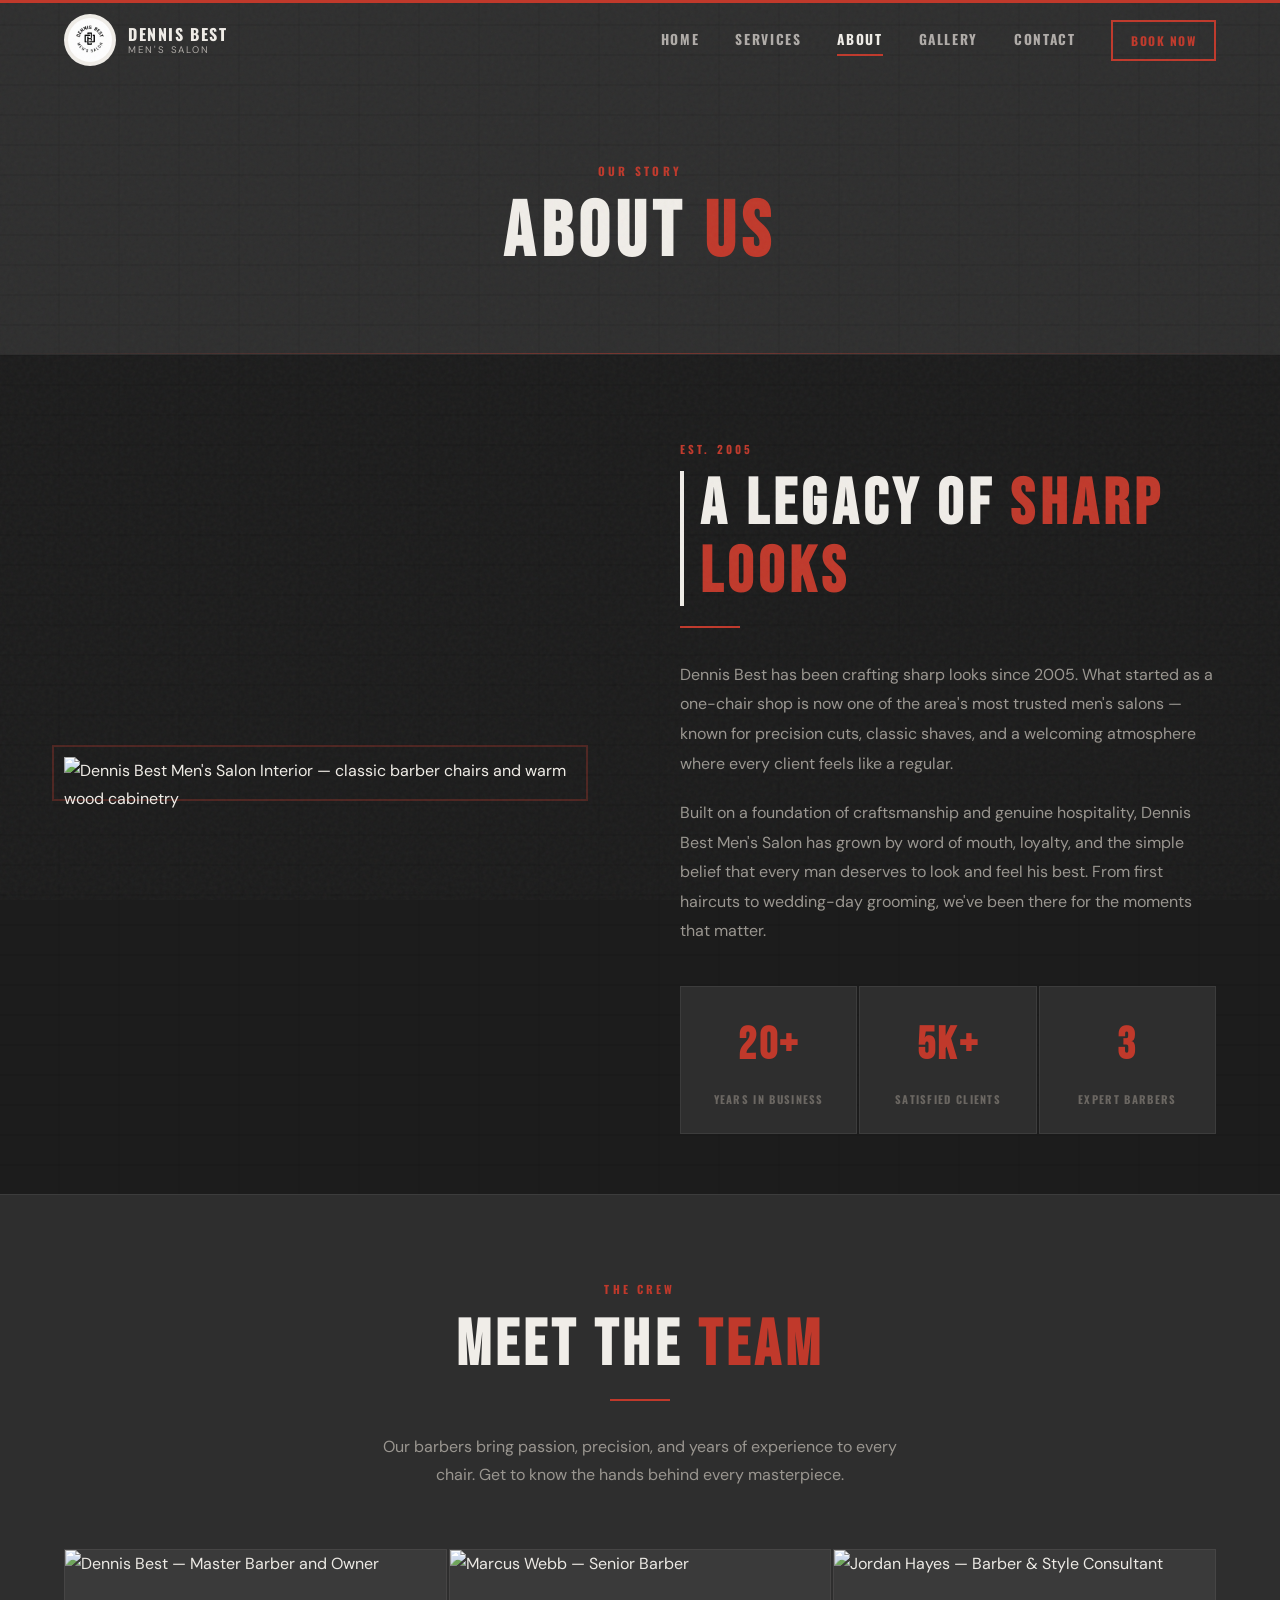
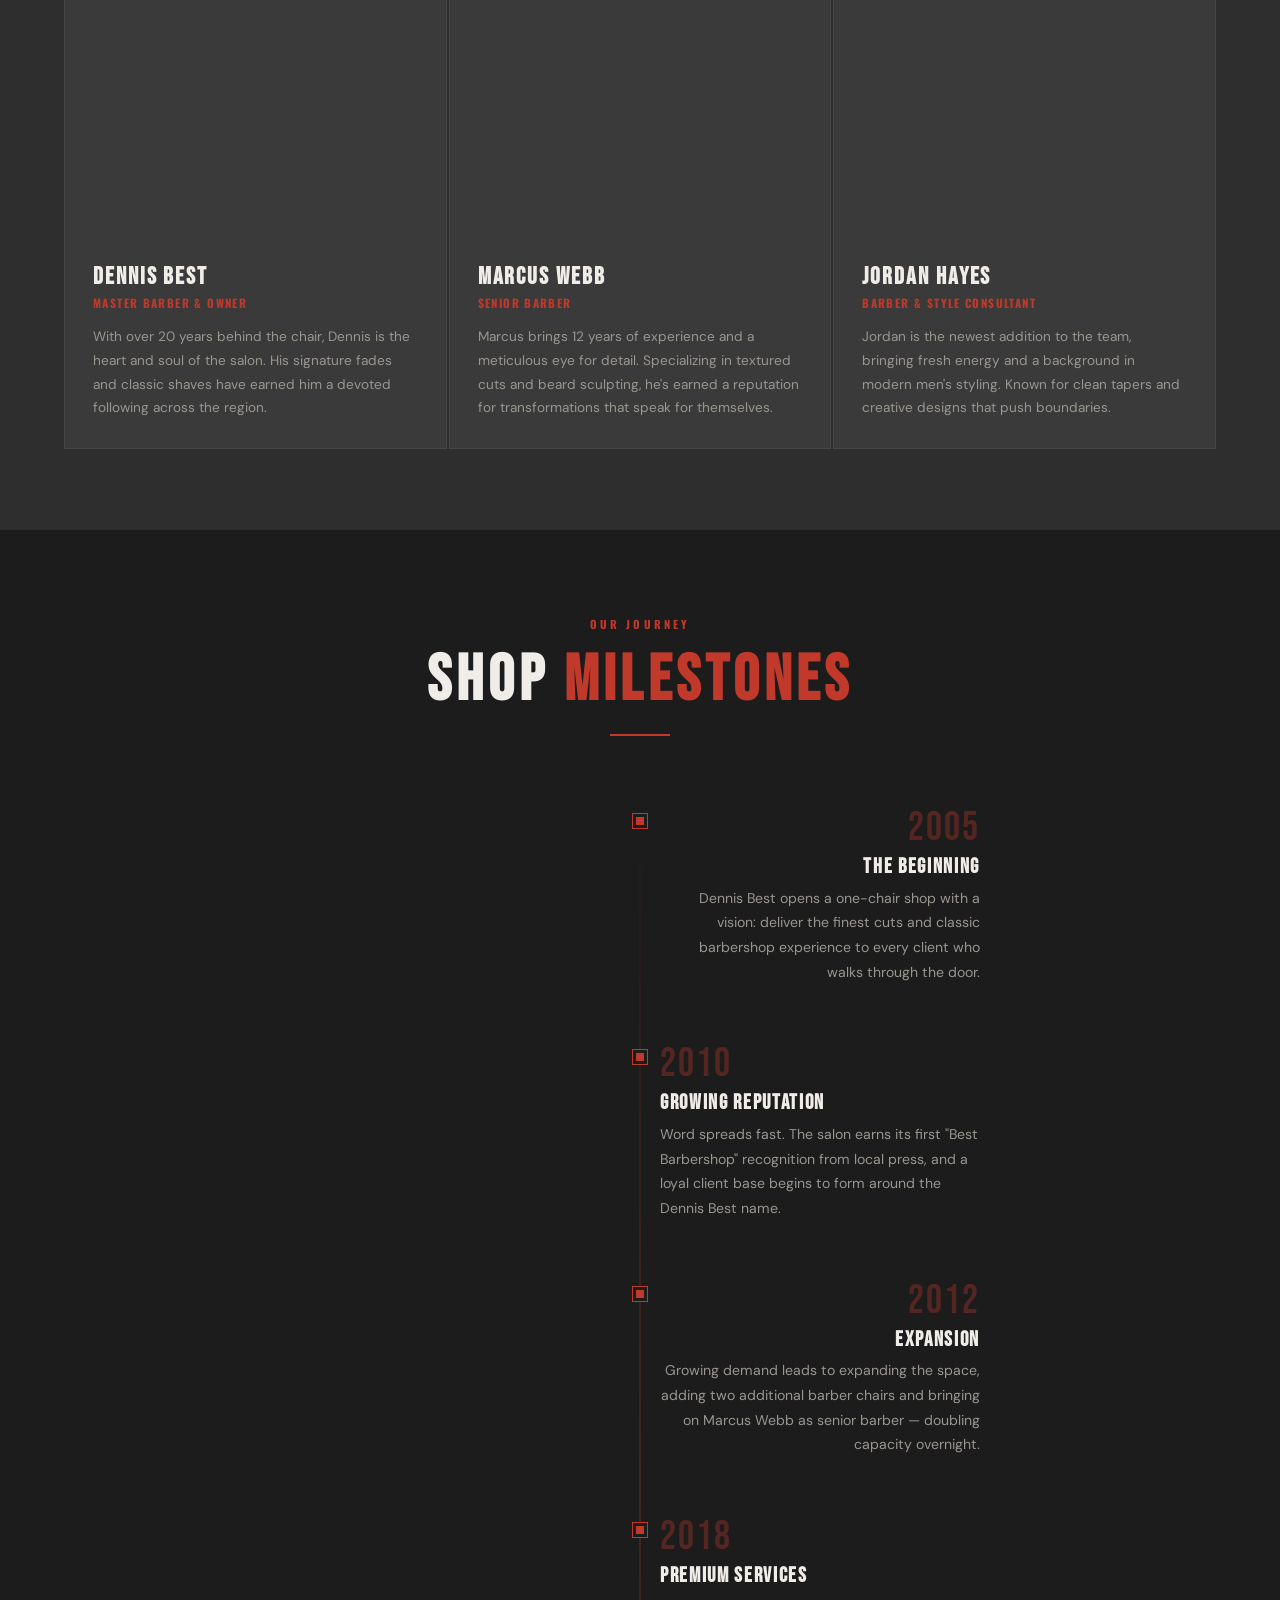
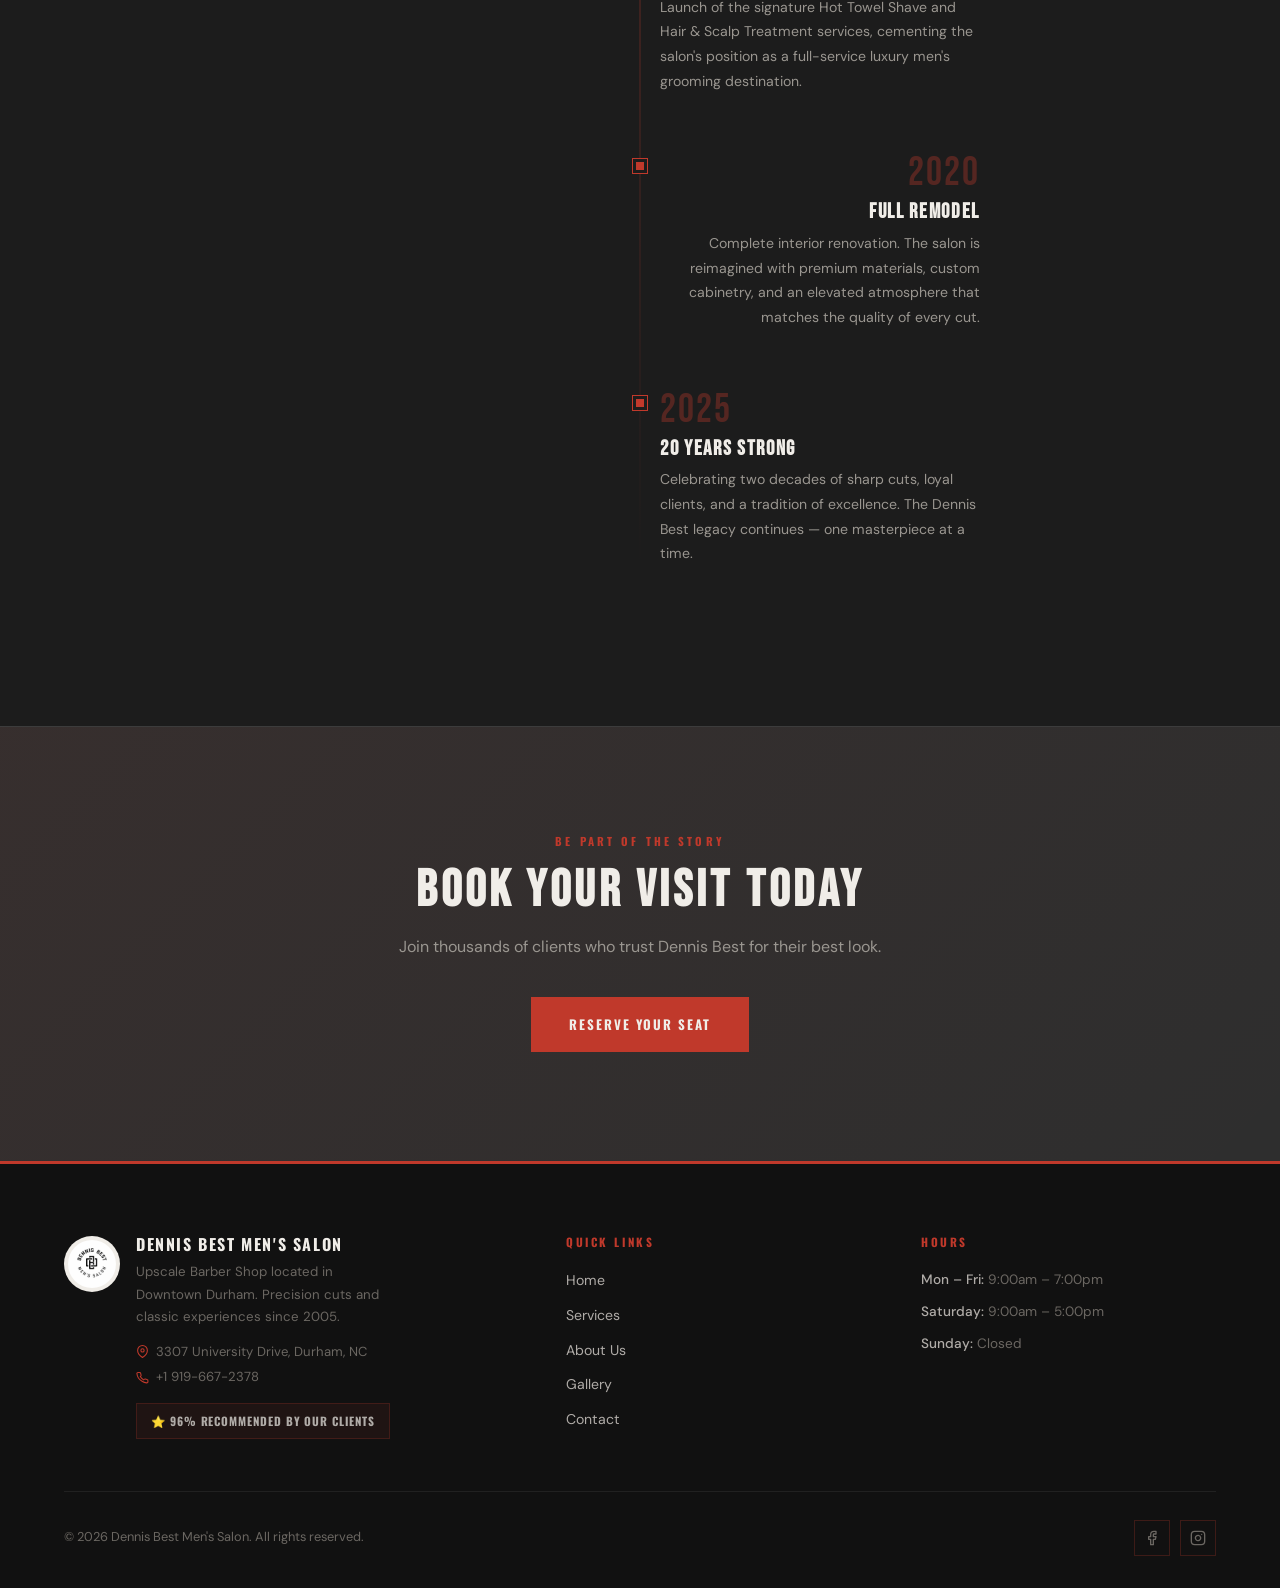
==== commit 647fdbab: "Full visual identity redesign: grey brick / red accent / Bebas Neue Color palette: - Background: #1c" ====
--- a/about.html
+++ b/about.html
@@ -51,7 +51,7 @@
     <section class="page-header">
       <div class="container">
         <span class="page-header__label">Our Story</span>
-        <h1>About <em style="font-style:italic; color:var(--color-gold);">Us</em></h1>
+        <h1>About <em>Us</em></h1>
       </div>
     </section>
 
--- a/css/style.css
+++ b/css/style.css
@@ -1,23 +1,27 @@
 /* ============================================================
-   Dennis Best Men's Salon — Main Stylesheet
+   Dennis Best Men's Salon — Visual Identity v3
+   Grey Brick / Red Accent / Bebas Neue
    ============================================================ */
 
-@import url('https://fonts.googleapis.com/css2?family=Playfair+Display:ital,wght@0,400;0,600;0,700;0,900;1,400;1,600&family=DM+Sans:wght@300;400;500;600&display=swap');
+@import url('https://fonts.googleapis.com/css2?family=Bebas+Neue&family=Oswald:wght@600;700&family=DM+Sans:wght@300;400;500;600&display=swap');
 
 /* ── Variables ─────────────────────────────────────────────── */
 :root {
-  --color-bg:      #0f0f0f;
-  --color-surface: #1a1a1a;
-  --color-surface2:#242424;
-  --color-gold:    #c9a84c;
-  --color-gold-lt: #e0c070;
-  --color-cream:   #f5f0e8;
-  --color-text:    #e8e4dc;
-  --color-muted:   #8a8580;
-  --nav-h:         80px;
-  --transition:    0.35s cubic-bezier(0.4, 0, 0.2, 1);
-  --radius:        4px;
-  --max-w:         1200px;
+  --color-bg:          #1c1c1c;
+  --color-surface:     #2e2e2e;
+  --color-surface-alt: #3a3a3a;
+  --color-grey-light:  #b0aca8;
+  --color-grey-mid:    #6b6762;
+  --color-white:       #f0ede8;
+  --color-text:        #e8e4dc;
+  --color-text-muted:  #9a9690;
+  --color-accent:      #c0392b;
+  --color-accent-hover:#e74c3c;
+  --color-gold:        #c9a84c;   /* floating btn + stars only */
+  --nav-h:             80px;
+  --transition:        0.32s cubic-bezier(0.4, 0, 0.2, 1);
+  --radius:            0px;       /* sharp corners — stamped/pressed feel */
+  --max-w:             1200px;
 }
 
 /* ── Reset & Base ──────────────────────────────────────────── */
@@ -30,9 +34,9 @@
   color: var(--color-text);
   font-family: 'DM Sans', sans-serif;
   font-weight: 400;
-  line-height: 1.7;
+  line-height: 1.75;
   opacity: 0;
-  animation: pageIn 0.6s ease forwards;
+  animation: pageIn 0.5s ease forwards;
 }
 
 @keyframes pageIn {
@@ -40,12 +44,38 @@
 }
 
 img { max-width: 100%; display: block; }
-a  { text-decoration: none; color: inherit; }
-ul { list-style: none; }
-
+a   { text-decoration: none; color: inherit; }
+ul  { list-style: none; }
+
+/* Headings: Bebas Neue — stamped, commanding */
 h1, h2, h3, h4 {
-  font-family: 'Playfair Display', serif;
-  line-height: 1.2;
+  font-family: 'Bebas Neue', sans-serif;
+  line-height: 1.05;
+  letter-spacing: 0.08em;
+  text-transform: uppercase;
+}
+
+/* ── Fixed top red accent bar ──────────────────────────────── */
+body::before {
+  content: '';
+  position: fixed;
+  top: 0; left: 0; right: 0;
+  height: 3px;
+  background: var(--color-accent);
+  z-index: 9999;
+  pointer-events: none;
+}
+
+/* ── Full-page noise grain overlay ─────────────────────────── */
+body::after {
+  content: '';
+  position: fixed;
+  top: 0; left: 0;
+  width: 100%; height: 100%;
+  pointer-events: none;
+  z-index: 9998;
+  opacity: 0.04;
+  background-image: url("data:image/svg+xml,%3Csvg viewBox='0 0 256 256' xmlns='http://www.w3.org/2000/svg'%3E%3Cfilter id='noise'%3E%3CfeTurbulence type='fractalNoise' baseFrequency='0.9' numOctaves='4' stitchTiles='stitch'/%3E%3C/filter%3E%3Crect width='100%25' height='100%25' filter='url(%23noise)'/%3E%3C/svg%3E");
 }
 
 /* ── Utility ───────────────────────────────────────────────── */
@@ -57,73 +87,109 @@
 }
 
 .section-label {
-  display: block;
-  font-family: 'DM Sans', sans-serif;
+  display: inline-block;
+  font-family: 'Oswald', sans-serif;
+  font-weight: 700;
   font-size: 0.7rem;
-  font-weight: 600;
-  letter-spacing: 0.25em;
-  text-transform: uppercase;
-  color: var(--color-gold);
+  letter-spacing: 0.28em;
+  text-transform: uppercase;
+  color: var(--color-accent);
   margin-bottom: 12px;
 }
 
+/* White trim left border on all section titles */
 .section-title {
-  font-size: clamp(2rem, 4vw, 3rem);
-  color: var(--color-cream);
+  font-family: 'Bebas Neue', sans-serif;
+  font-size: clamp(2.5rem, 5vw, 4.5rem);
+  letter-spacing: 0.08em;
+  text-transform: uppercase;
+  color: var(--color-white);
   margin-bottom: 16px;
+  border-left: 4px solid var(--color-white);
+  padding-left: 16px;
 }
 
 .section-title em {
-  font-style: italic;
-  color: var(--color-gold);
+  font-style: normal;
+  color: var(--color-accent);
 }
 
 .section-sub {
   font-size: 1rem;
-  color: var(--color-muted);
+  color: var(--color-text-muted);
   max-width: 520px;
-}
-
+  line-height: 1.75;
+}
+
+/* Buttons — sharp corners, Oswald Bold */
 .btn {
   display: inline-block;
   padding: 14px 36px;
-  border: 2px solid var(--color-gold);
-  font-family: 'DM Sans', sans-serif;
-  font-size: 0.8rem;
-  font-weight: 600;
+  border: 2px solid var(--color-accent);
+  font-family: 'Oswald', sans-serif;
+  font-size: 0.82rem;
+  font-weight: 700;
   letter-spacing: 0.15em;
   text-transform: uppercase;
-  color: var(--color-gold);
+  color: var(--color-accent);
   background: transparent;
   cursor: pointer;
   transition: var(--transition);
-  border-radius: var(--radius);
+  border-radius: 0;
+  position: relative;
+  overflow: hidden;
+}
+
+.btn::after {
+  content: '';
+  position: absolute;
+  top: 0; left: -80%;
+  width: 50%; height: 100%;
+  background: linear-gradient(90deg, transparent, rgba(255,255,255,0.12), transparent);
+  transform: skewX(-18deg);
+  pointer-events: none;
+  opacity: 0;
 }
 
 .btn:hover {
-  background: var(--color-gold);
-  color: var(--color-bg);
+  background: var(--color-accent);
+  color: var(--color-white);
+}
+
+.btn:hover::after {
+  opacity: 1;
+  animation: shimmerSweep 0.5s ease forwards;
+}
+
+@keyframes shimmerSweep {
+  from { left: -80%; }
+  to   { left: 130%; }
 }
 
 .btn-solid {
-  background: var(--color-gold);
-  color: var(--color-bg);
+  background: var(--color-accent);
+  color: var(--color-white);
 }
 
 .btn-solid:hover {
-  background: var(--color-gold-lt);
-  border-color: var(--color-gold-lt);
+  background: var(--color-accent-hover);
+  border-color: var(--color-accent-hover);
 }
 
 /* ── Divider ───────────────────────────────────────────────── */
 .gold-divider {
   width: 60px;
   height: 2px;
-  background: var(--color-gold);
+  background: var(--color-accent);
   margin: 20px 0 32px;
 }
 
 .gold-divider.center { margin-left: auto; margin-right: auto; }
+
+/* ── Section divider lines ─────────────────────────────────── */
+section {
+  border-top: 1px solid rgba(240, 237, 232, 0.07);
+}
 
 /* ============================================================
    NAVIGATION
@@ -137,10 +203,10 @@
 }
 
 .nav.scrolled {
-  background: rgba(10, 10, 10, 0.97);
-  box-shadow: 0 2px 30px rgba(0,0,0,0.6);
-  backdrop-filter: blur(10px);
-  -webkit-backdrop-filter: blur(10px);
+  background: rgba(20, 20, 20, 0.92);
+  box-shadow: 0 2px 20px rgba(0,0,0,0.7);
+  backdrop-filter: blur(14px) saturate(1.3);
+  -webkit-backdrop-filter: blur(14px) saturate(1.3);
 }
 
 .nav__inner {
@@ -164,16 +230,17 @@
   height: 52px;
   object-fit: contain;
   border-radius: 50%;
-  background: #fff;
+  background: var(--color-white);
   padding: 4px;
-  filter: none;
 }
 
 .nav__logo-text {
-  font-family: 'Playfair Display', serif;
-  font-size: 1.05rem;
-  font-weight: 700;
-  color: var(--color-cream);
+  font-family: 'Oswald', sans-serif;
+  font-weight: 700;
+  font-size: 1rem;
+  letter-spacing: 0.1em;
+  text-transform: uppercase;
+  color: var(--color-white);
   line-height: 1.2;
 }
 
@@ -181,10 +248,10 @@
   display: block;
   font-family: 'DM Sans', sans-serif;
   font-size: 0.6rem;
-  font-weight: 500;
+  font-weight: 400;
   letter-spacing: 0.2em;
   text-transform: uppercase;
-  color: var(--color-gold);
+  color: var(--color-grey-light);
 }
 
 .nav__links {
@@ -194,11 +261,12 @@
 }
 
 .nav__links a {
-  font-size: 0.78rem;
-  font-weight: 500;
+  font-family: 'Oswald', sans-serif;
+  font-size: 0.85rem;
+  font-weight: 700;
   letter-spacing: 0.12em;
   text-transform: uppercase;
-  color: var(--color-text);
+  color: var(--color-grey-light);
   position: relative;
   transition: color var(--transition);
 }
@@ -207,14 +275,14 @@
   content: '';
   position: absolute;
   bottom: -4px; left: 0;
-  width: 0; height: 1px;
-  background: var(--color-gold);
+  width: 0; height: 2px;
+  background: var(--color-accent);
   transition: width var(--transition);
 }
 
 .nav__links a:hover,
 .nav__links a.active {
-  color: var(--color-gold);
+  color: var(--color-white);
 }
 
 .nav__links a:hover::after,
@@ -223,17 +291,17 @@
 }
 
 .nav__book {
-  font-size: 0.72rem !important;
-  padding: 8px 20px;
-  border: 1px solid var(--color-gold);
-  border-radius: var(--radius);
-  color: var(--color-gold) !important;
+  font-family: 'Oswald', sans-serif !important;
+  font-size: 0.75rem !important;
+  padding: 8px 18px;
+  border: 2px solid var(--color-accent);
+  color: var(--color-accent) !important;
   transition: var(--transition) !important;
 }
 
 .nav__book:hover {
-  background: var(--color-gold) !important;
-  color: var(--color-bg) !important;
+  background: var(--color-accent) !important;
+  color: var(--color-white) !important;
 }
 
 .nav__book::after { display: none !important; }
@@ -244,8 +312,7 @@
   flex-direction: column;
   justify-content: center;
   gap: 5px;
-  width: 36px;
-  height: 36px;
+  width: 36px; height: 36px;
   cursor: pointer;
   background: none;
   border: none;
@@ -255,8 +322,8 @@
 .nav__hamburger span {
   display: block;
   height: 2px;
-  background: var(--color-text);
-  border-radius: 2px;
+  background: var(--color-grey-light);
+  border-radius: 0;
   transition: var(--transition);
 }
 
@@ -270,14 +337,14 @@
   position: fixed;
   top: var(--nav-h);
   left: 0; right: 0;
-  background: rgba(10, 10, 10, 0.98);
+  background: rgba(20, 20, 20, 0.98);
   backdrop-filter: blur(20px);
   -webkit-backdrop-filter: blur(20px);
   padding: 24px;
   flex-direction: column;
   gap: 4px;
   z-index: 999;
-  border-top: 1px solid rgba(201, 168, 76, 0.2);
+  border-top: 2px solid var(--color-accent);
 }
 
 .nav__mobile.open { display: flex; }
@@ -285,16 +352,20 @@
 .nav__mobile a {
   display: block;
   padding: 14px 16px;
-  font-size: 1rem;
-  font-weight: 500;
-  letter-spacing: 0.08em;
-  color: var(--color-text);
-  border-bottom: 1px solid rgba(255,255,255,0.06);
+  font-family: 'Oswald', sans-serif;
+  font-size: 1.1rem;
+  font-weight: 700;
+  letter-spacing: 0.1em;
+  text-transform: uppercase;
+  color: var(--color-grey-light);
+  border-bottom: 1px solid rgba(240, 237, 232, 0.06);
   transition: color var(--transition);
 }
 
 .nav__mobile a:hover,
-.nav__mobile a.active { color: var(--color-gold); }
+.nav__mobile a.active {
+  color: var(--color-accent);
+}
 
 .nav__mobile a:last-child { border-bottom: none; }
 
@@ -310,6 +381,17 @@
   justify-content: center;
   text-align: center;
   overflow: hidden;
+  /* Brick texture */
+  background-color: var(--color-bg);
+  background-image:
+    repeating-linear-gradient(
+      0deg, transparent, transparent 28px,
+      rgba(0,0,0,0.08) 28px, rgba(0,0,0,0.08) 30px
+    ),
+    repeating-linear-gradient(
+      90deg, transparent, transparent 58px,
+      rgba(0,0,0,0.05) 58px, rgba(0,0,0,0.05) 60px
+    );
 }
 
 .hero__bg {
@@ -326,56 +408,74 @@
   position: absolute;
   inset: 0;
   background: linear-gradient(
-    to bottom,
-    rgba(10, 10, 10, 0.5) 0%,
-    rgba(10, 10, 10, 0.7) 50%,
-    rgba(10, 10, 10, 0.9) 100%
+    135deg,
+    rgba(28, 28, 28, 0.93) 0%,
+    rgba(46, 46, 46, 0.78) 100%
   );
+}
+
+.hero__grain {
+  opacity: 0; /* global grain via body::after handles this */
 }
 
 .hero__content {
   position: relative;
   z-index: 2;
-  max-width: 760px;
+  max-width: 860px;
   padding: 0 24px;
-  animation: heroIn 1s ease 0.3s both;
+  animation: heroIn 0.9s ease 0.2s both;
 }
 
 @keyframes heroIn {
-  from { opacity: 0; transform: translateY(30px); }
+  from { opacity: 0; transform: translateY(32px); }
   to   { opacity: 1; transform: translateY(0); }
 }
 
 .hero__eyebrow {
   display: inline-block;
-  font-family: 'DM Sans', sans-serif;
-  font-size: 0.7rem;
-  font-weight: 600;
+  font-family: 'Oswald', sans-serif;
+  font-weight: 700;
+  font-size: 0.75rem;
   letter-spacing: 0.3em;
   text-transform: uppercase;
-  color: var(--color-gold);
+  color: var(--color-accent);
   margin-bottom: 20px;
 }
 
 .hero__title {
-  font-size: clamp(2.8rem, 6vw, 5rem);
-  font-weight: 700;
-  color: var(--color-cream);
-  margin-bottom: 20px;
-  line-height: 1.1;
+  font-family: 'Bebas Neue', sans-serif;
+  font-size: clamp(3.5rem, 9vw, 8rem);
+  font-weight: 400;
+  letter-spacing: 0.06em;
+  text-transform: uppercase;
+  color: var(--color-white);
+  margin-bottom: 16px;
+  line-height: 0.95;
 }
 
 .hero__title em {
   display: block;
-  font-style: italic;
-  color: var(--color-gold);
+  font-style: normal;
+  color: var(--color-accent);
+}
+
+.hero__word {
+  display: inline-block;
+  opacity: 0;
+  transform: translateY(22px);
+  animation: wordReveal 0.65s cubic-bezier(0.22, 1, 0.36, 1) forwards;
+}
+
+@keyframes wordReveal {
+  to { opacity: 1; transform: translateY(0); }
 }
 
 .hero__sub {
+  font-family: 'DM Sans', sans-serif;
   font-size: 1.05rem;
-  color: rgba(232, 228, 220, 0.8);
+  color: var(--color-grey-light);
   margin-bottom: 40px;
-  font-weight: 300;
+  font-weight: 400;
 }
 
 .hero__cta {
@@ -387,8 +487,7 @@
 
 .hero__scroll {
   position: absolute;
-  bottom: 32px;
-  left: 50%;
+  bottom: 32px; left: 50%;
   transform: translateX(-50%);
   z-index: 2;
   display: flex;
@@ -399,16 +498,16 @@
 }
 
 .hero__scroll span {
+  font-family: 'Oswald', sans-serif;
   font-size: 0.6rem;
-  letter-spacing: 0.2em;
-  text-transform: uppercase;
-  color: var(--color-muted);
+  letter-spacing: 0.25em;
+  text-transform: uppercase;
+  color: var(--color-grey-mid);
 }
 
 .hero__scroll-line {
-  width: 1px;
-  height: 40px;
-  background: linear-gradient(to bottom, var(--color-gold), transparent);
+  width: 1px; height: 40px;
+  background: linear-gradient(to bottom, var(--color-accent), transparent);
 }
 
 @keyframes bounce {
@@ -431,8 +530,8 @@
   position: absolute;
   top: 0; left: 0; right: 0;
   height: 1px;
-  background: linear-gradient(to right, transparent, var(--color-gold), transparent);
-  opacity: 0.4;
+  background: linear-gradient(to right, transparent, var(--color-accent), transparent);
+  opacity: 0.5;
 }
 
 .why__head {
@@ -440,21 +539,26 @@
   margin-bottom: 64px;
 }
 
+.why__head .section-title {
+  border-left: none;
+  padding-left: 0;
+}
+
 .why__grid {
   display: grid;
   grid-template-columns: repeat(3, 1fr);
-  gap: 32px;
+  gap: 2px;
 }
 
 .why__card {
-  background: var(--color-surface2);
-  border: 1px solid rgba(201, 168, 76, 0.1);
-  border-radius: 8px;
-  padding: 48px 36px;
+  background: var(--color-surface-alt);
+  border: 1px solid rgba(240, 237, 232, 0.06);
+  padding: 52px 40px;
   text-align: center;
-  transition: var(--transition);
   position: relative;
   overflow: hidden;
+  cursor: default;
+  transition: var(--transition);
 }
 
 .why__card::after {
@@ -462,35 +566,33 @@
   position: absolute;
   bottom: 0; left: 0; right: 0;
   height: 3px;
-  background: var(--color-gold);
+  background: var(--color-accent);
   transform: scaleX(0);
   transition: transform var(--transition);
 }
 
 .why__card:hover {
-  transform: translateY(-8px);
-  border-color: rgba(201, 168, 76, 0.35);
-  box-shadow: 0 20px 50px rgba(0,0,0,0.4);
+  transform: translateY(-6px);
+  border-color: rgba(192, 57, 43, 0.25);
+  box-shadow: 0 16px 40px rgba(0,0,0,0.4), -4px 0 0 var(--color-accent);
 }
 
 .why__card:hover::after { transform: scaleX(1); }
 
 .why__icon {
-  width: 72px;
-  height: 72px;
+  width: 72px; height: 72px;
   margin: 0 auto 24px;
   display: flex;
   align-items: center;
   justify-content: center;
-  border-radius: 50%;
-  background: rgba(201, 168, 76, 0.08);
-  border: 1px solid rgba(201, 168, 76, 0.2);
+  border-radius: 0;
+  background: rgba(192, 57, 43, 0.08);
+  border: 1px solid rgba(192, 57, 43, 0.2);
 }
 
 .why__icon svg {
-  width: 32px;
-  height: 32px;
-  stroke: var(--color-gold);
+  width: 32px; height: 32px;
+  stroke: var(--color-accent);
   fill: none;
   stroke-width: 1.5;
   stroke-linecap: round;
@@ -498,14 +600,17 @@
 }
 
 .why__card h3 {
-  font-size: 1.25rem;
-  color: var(--color-cream);
+  font-family: 'Bebas Neue', sans-serif;
+  font-size: 1.6rem;
+  letter-spacing: 0.08em;
+  text-transform: uppercase;
+  color: var(--color-white);
   margin-bottom: 12px;
 }
 
 .why__card p {
   font-size: 0.92rem;
-  color: var(--color-muted);
+  color: var(--color-text-muted);
   line-height: 1.8;
 }
 
@@ -523,6 +628,11 @@
   margin-bottom: 64px;
 }
 
+.testimonials__head .section-title {
+  border-left: none;
+  padding-left: 0;
+}
+
 .testimonials__track-wrap {
   position: relative;
   overflow: hidden;
@@ -540,8 +650,8 @@
 
 .testimonial-card {
   background: var(--color-surface);
-  border: 1px solid rgba(201, 168, 76, 0.12);
-  border-radius: 8px;
+  border: 1px solid rgba(240, 237, 232, 0.07);
+  border-top: 3px solid var(--color-accent);
   padding: 52px 60px;
   max-width: 760px;
   margin: 0 auto;
@@ -552,20 +662,20 @@
 .testimonial-card::before {
   content: '"';
   position: absolute;
-  top: -20px; left: 40px;
-  font-family: 'Playfair Display', serif;
+  top: -24px; left: 40px;
+  font-family: 'Bebas Neue', sans-serif;
   font-size: 8rem;
-  color: var(--color-gold);
-  opacity: 0.2;
+  color: var(--color-accent);
+  opacity: 0.25;
   line-height: 1;
 }
 
 .testimonial-card blockquote {
-  font-family: 'Playfair Display', serif;
-  font-size: 1.2rem;
+  font-family: 'DM Sans', sans-serif;
+  font-size: 1.1rem;
   font-style: italic;
   color: var(--color-text);
-  line-height: 1.8;
+  line-height: 1.85;
   margin-bottom: 28px;
 }
 
@@ -578,33 +688,36 @@
 }
 
 .testimonial-avatar {
-  width: 44px;
-  height: 44px;
-  border-radius: 50%;
-  background: var(--color-gold);
+  width: 44px; height: 44px;
+  border-radius: 0;
+  background: var(--color-accent);
   display: flex;
   align-items: center;
   justify-content: center;
-  font-family: 'Playfair Display', serif;
-  font-size: 1.1rem;
-  color: var(--color-bg);
-  font-weight: 700;
+  font-family: 'Bebas Neue', sans-serif;
+  font-size: 1.2rem;
+  letter-spacing: 0.05em;
+  color: var(--color-white);
   flex-shrink: 0;
 }
 
 .testimonial-info strong {
   display: block;
-  font-family: 'DM Sans', sans-serif;
-  font-weight: 600;
+  font-family: 'Oswald', sans-serif;
+  font-weight: 700;
   font-size: 0.9rem;
-  color: var(--color-cream);
+  letter-spacing: 0.08em;
+  text-transform: uppercase;
+  color: var(--color-white);
 }
 
 .testimonial-info span {
   font-size: 0.78rem;
-  color: var(--color-gold);
-}
-
+  color: var(--color-accent);
+  font-family: 'DM Sans', sans-serif;
+}
+
+/* Stars keep gold */
 .testimonials__stars {
   color: var(--color-gold);
   font-size: 1rem;
@@ -620,34 +733,32 @@
 }
 
 .testimonials__dot {
-  width: 8px;
-  height: 8px;
-  border-radius: 50%;
-  background: var(--color-muted);
+  width: 8px; height: 8px;
+  border-radius: 0;
+  background: var(--color-grey-mid);
   cursor: pointer;
   transition: var(--transition);
   border: none;
 }
 
 .testimonials__dot.active {
-  background: var(--color-gold);
-  transform: scale(1.3);
+  background: var(--color-accent);
+  transform: scale(1.4);
 }
 
 .testimonials__arrows {
   display: flex;
   justify-content: center;
-  gap: 16px;
+  gap: 12px;
   margin-top: 24px;
 }
 
 .testimonials__arrow {
-  width: 44px;
-  height: 44px;
-  border-radius: 50%;
-  border: 1px solid rgba(201, 168, 76, 0.3);
+  width: 44px; height: 44px;
+  border-radius: 0;
+  border: 1px solid rgba(192, 57, 43, 0.35);
   background: transparent;
-  color: var(--color-gold);
+  color: var(--color-accent);
   cursor: pointer;
   display: flex;
   align-items: center;
@@ -657,9 +768,9 @@
 }
 
 .testimonials__arrow:hover {
-  background: var(--color-gold);
-  color: var(--color-bg);
-  border-color: var(--color-gold);
+  background: var(--color-accent);
+  color: var(--color-white);
+  border-color: var(--color-accent);
 }
 
 /* ============================================================
@@ -678,27 +789,30 @@
   position: absolute;
   inset: 0;
   background: url('https://images.unsplash.com/photo-1585747860715-2ba37e788b70?w=1600&q=80') center/cover no-repeat;
-  opacity: 0.08;
+  opacity: 0.05;
 }
 
 .cta-banner::after {
   content: '';
   position: absolute;
   inset: 0;
-  background: linear-gradient(135deg, rgba(201,168,76,0.05) 0%, transparent 100%);
+  background: linear-gradient(135deg, rgba(192,57,43,0.06) 0%, transparent 100%);
 }
 
 .cta-banner .container { position: relative; z-index: 1; }
 
 .cta-banner__title {
-  font-size: clamp(1.8rem, 3.5vw, 2.8rem);
-  color: var(--color-cream);
+  font-family: 'Bebas Neue', sans-serif;
+  font-size: clamp(2rem, 4vw, 3.5rem);
+  letter-spacing: 0.08em;
+  text-transform: uppercase;
+  color: var(--color-white);
   margin-bottom: 16px;
 }
 
 .cta-banner__sub {
   font-size: 1rem;
-  color: var(--color-muted);
+  color: var(--color-text-muted);
   margin-bottom: 36px;
 }
 
@@ -706,9 +820,9 @@
    FOOTER
    ============================================================ */
 .footer {
-  background: #080808;
+  background: #111111;
   padding: 72px 0 32px;
-  border-top: 1px solid rgba(201, 168, 76, 0.15);
+  border-top: 3px solid var(--color-accent);
 }
 
 .footer__grid {
@@ -725,37 +839,38 @@
 }
 
 .footer__logo {
-  width: 56px;
-  height: 56px;
+  width: 56px; height: 56px;
   object-fit: contain;
   border-radius: 50%;
-  background: #fff;
+  background: var(--color-white);
   padding: 4px;
   flex-shrink: 0;
 }
 
 .footer__brand-text h3 {
-  font-family: 'Playfair Display', serif;
+  font-family: 'Oswald', sans-serif;
+  font-weight: 700;
   font-size: 1rem;
-  color: var(--color-cream);
-  margin-bottom: 4px;
+  letter-spacing: 0.1em;
+  text-transform: uppercase;
+  color: var(--color-white);
+  margin-bottom: 8px;
 }
 
 .footer__brand-text p {
   font-size: 0.83rem;
-  color: var(--color-muted);
+  color: var(--color-grey-mid);
   line-height: 1.7;
   max-width: 260px;
-  margin-top: 8px;
 }
 
 .footer__col h4 {
-  font-family: 'DM Sans', sans-serif;
-  font-size: 0.68rem;
-  font-weight: 600;
+  font-family: 'Oswald', sans-serif;
+  font-size: 0.72rem;
+  font-weight: 700;
   letter-spacing: 0.22em;
   text-transform: uppercase;
-  color: var(--color-gold);
+  color: var(--color-accent);
   margin-bottom: 20px;
 }
 
@@ -767,11 +882,11 @@
 
 .footer__links a {
   font-size: 0.88rem;
-  color: var(--color-muted);
+  color: var(--color-grey-light);
   transition: color var(--transition);
 }
 
-.footer__links a:hover { color: var(--color-gold); }
+.footer__links a:hover { color: var(--color-accent); }
 
 .footer__hours {
   display: flex;
@@ -781,16 +896,62 @@
 
 .footer__hours span {
   font-size: 0.85rem;
-  color: var(--color-muted);
+  color: var(--color-grey-mid);
 }
 
 .footer__hours span strong {
-  color: var(--color-text);
+  color: var(--color-grey-light);
   font-weight: 500;
 }
 
+.footer__contact-details {
+  margin-top: 14px;
+  display: flex;
+  flex-direction: column;
+  gap: 7px;
+}
+
+.footer__contact-details a,
+.footer__contact-details span {
+  font-size: 0.82rem;
+  color: var(--color-grey-mid);
+  display: flex;
+  align-items: center;
+  gap: 7px;
+  line-height: 1.4;
+  transition: color var(--transition);
+}
+
+.footer__contact-details a:hover { color: var(--color-accent); }
+
+.footer__contact-details svg {
+  width: 13px; height: 13px;
+  stroke: var(--color-accent);
+  fill: none;
+  stroke-width: 2;
+  stroke-linecap: round;
+  stroke-linejoin: round;
+  flex-shrink: 0;
+}
+
+.footer__rating {
+  display: inline-flex;
+  align-items: center;
+  gap: 7px;
+  margin-top: 16px;
+  padding: 7px 14px;
+  background: rgba(192, 57, 43, 0.08);
+  border: 1px solid rgba(192, 57, 43, 0.22);
+  font-family: 'Oswald', sans-serif;
+  font-size: 0.72rem;
+  font-weight: 700;
+  letter-spacing: 0.08em;
+  text-transform: uppercase;
+  color: var(--color-grey-light);
+}
+
 .footer__bottom {
-  border-top: 1px solid rgba(255,255,255,0.06);
+  border-top: 1px solid rgba(240, 237, 232, 0.07);
   padding-top: 28px;
   display: flex;
   align-items: center;
@@ -801,35 +962,33 @@
 
 .footer__copy {
   font-size: 0.8rem;
-  color: var(--color-muted);
+  color: var(--color-grey-mid);
 }
 
 .footer__social {
   display: flex;
-  gap: 12px;
+  gap: 10px;
 }
 
 .footer__social a {
-  width: 36px;
-  height: 36px;
-  border-radius: 50%;
-  border: 1px solid rgba(201, 168, 76, 0.25);
+  width: 36px; height: 36px;
+  border-radius: 0;
+  border: 1px solid rgba(192, 57, 43, 0.25);
   display: flex;
   align-items: center;
   justify-content: center;
-  color: var(--color-muted);
+  color: var(--color-grey-mid);
   transition: var(--transition);
 }
 
 .footer__social a:hover {
-  border-color: var(--color-gold);
-  color: var(--color-gold);
-  background: rgba(201, 168, 76, 0.08);
+  border-color: var(--color-accent);
+  color: var(--color-accent);
+  background: rgba(192, 57, 43, 0.08);
 }
 
 .footer__social svg {
-  width: 16px;
-  height: 16px;
+  width: 16px; height: 16px;
   fill: none;
   stroke: currentColor;
   stroke-width: 2;
@@ -846,6 +1005,15 @@
   background: var(--color-surface);
   position: relative;
   overflow: hidden;
+  background-image:
+    repeating-linear-gradient(
+      0deg, transparent, transparent 28px,
+      rgba(0,0,0,0.06) 28px, rgba(0,0,0,0.06) 30px
+    ),
+    repeating-linear-gradient(
+      90deg, transparent, transparent 58px,
+      rgba(0,0,0,0.04) 58px, rgba(0,0,0,0.04) 60px
+    );
 }
 
 .page-header::before {
@@ -853,7 +1021,7 @@
   position: absolute;
   inset: 0;
   background: url('https://images.unsplash.com/photo-1585747860715-2ba37e788b70?w=1600&q=80') center/cover no-repeat;
-  opacity: 0.06;
+  opacity: 0.05;
 }
 
 .page-header::after {
@@ -861,25 +1029,34 @@
   position: absolute;
   bottom: 0; left: 0; right: 0;
   height: 1px;
-  background: linear-gradient(to right, transparent, var(--color-gold), transparent);
-  opacity: 0.4;
+  background: linear-gradient(to right, transparent, var(--color-accent), transparent);
+  opacity: 0.5;
 }
 
 .page-header .container { position: relative; z-index: 1; }
 
 .page-header__label {
   display: block;
-  font-size: 0.68rem;
-  font-weight: 600;
+  font-family: 'Oswald', sans-serif;
+  font-size: 0.72rem;
+  font-weight: 700;
   letter-spacing: 0.28em;
   text-transform: uppercase;
-  color: var(--color-gold);
+  color: var(--color-accent);
   margin-bottom: 12px;
 }
 
 .page-header h1 {
-  font-size: clamp(2.2rem, 4.5vw, 3.5rem);
-  color: var(--color-cream);
+  font-family: 'Bebas Neue', sans-serif;
+  font-size: clamp(3rem, 6vw, 5rem);
+  letter-spacing: 0.08em;
+  text-transform: uppercase;
+  color: var(--color-white);
+}
+
+.page-header h1 em {
+  font-style: normal;
+  color: var(--color-accent);
 }
 
 /* ============================================================
@@ -892,14 +1069,13 @@
 .services__grid {
   display: grid;
   grid-template-columns: repeat(3, 1fr);
-  gap: 28px;
+  gap: 2px;
   margin-top: 60px;
 }
 
 .service-card {
   background: var(--color-surface);
-  border: 1px solid rgba(201, 168, 76, 0.1);
-  border-radius: 8px;
+  border: 1px solid rgba(240, 237, 232, 0.06);
   padding: 44px 36px;
   position: relative;
   overflow: hidden;
@@ -911,43 +1087,47 @@
   content: '';
   position: absolute;
   inset: 0;
-  background: linear-gradient(135deg, rgba(201,168,76,0.06), transparent);
+  background: linear-gradient(135deg, rgba(192,57,43,0.05), transparent);
   opacity: 0;
   transition: opacity var(--transition);
 }
 
 .service-card:hover {
-  transform: translateY(-10px);
-  border-color: rgba(201, 168, 76, 0.5);
-  box-shadow: 0 24px 60px rgba(0,0,0,0.4), 0 0 0 1px rgba(201,168,76,0.15);
+  transform: translateY(-8px);
+  border-color: rgba(192, 57, 43, 0.3);
+  box-shadow: -4px 0 0 var(--color-accent), 0 8px 30px rgba(192,57,43,0.15);
 }
 
 .service-card:hover::before { opacity: 1; }
 
 .service-card__number {
-  font-family: 'Playfair Display', serif;
-  font-size: 3.5rem;
-  font-weight: 700;
-  color: rgba(201, 168, 76, 0.1);
+  font-family: 'Bebas Neue', sans-serif;
+  font-size: 4rem;
+  font-weight: 400;
+  letter-spacing: 0.05em;
+  color: rgba(192, 57, 43, 0.12);
   line-height: 1;
   margin-bottom: 20px;
   transition: color var(--transition);
 }
 
 .service-card:hover .service-card__number {
-  color: rgba(201, 168, 76, 0.2);
+  color: rgba(192, 57, 43, 0.25);
 }
 
 .service-card h3 {
-  font-size: 1.3rem;
-  color: var(--color-cream);
+  font-family: 'Bebas Neue', sans-serif;
+  font-size: 1.6rem;
+  letter-spacing: 0.08em;
+  text-transform: uppercase;
+  color: var(--color-white);
   margin-bottom: 10px;
 }
 
 .service-card p {
   font-size: 0.88rem;
-  color: var(--color-muted);
-  line-height: 1.7;
+  color: var(--color-text-muted);
+  line-height: 1.75;
   margin-bottom: 28px;
 }
 
@@ -958,37 +1138,38 @@
 }
 
 .service-card__price span {
-  font-family: 'Playfair Display', serif;
-  font-size: 1.8rem;
-  font-weight: 600;
-  color: var(--color-gold);
+  font-family: 'Oswald', sans-serif;
+  font-size: 2rem;
+  font-weight: 700;
+  letter-spacing: 0.05em;
+  color: var(--color-accent);
 }
 
 .service-card__tag {
+  font-family: 'Oswald', sans-serif;
   font-size: 0.68rem;
-  font-weight: 600;
+  font-weight: 700;
   letter-spacing: 0.15em;
   text-transform: uppercase;
-  color: var(--color-muted);
-  border: 1px solid rgba(255,255,255,0.1);
+  color: var(--color-grey-mid);
+  border: 1px solid rgba(240, 237, 232, 0.1);
   padding: 5px 12px;
-  border-radius: 20px;
 }
 
 .services__note {
   margin-top: 48px;
   text-align: center;
   font-size: 0.88rem;
-  color: var(--color-muted);
+  color: var(--color-text-muted);
 }
 
 .services__note a {
-  color: var(--color-gold);
-  border-bottom: 1px solid rgba(201,168,76,0.4);
+  color: var(--color-accent);
+  border-bottom: 1px solid rgba(192,57,43,0.4);
   transition: border-color var(--transition);
 }
 
-.services__note a:hover { border-color: var(--color-gold); }
+.services__note a:hover { border-color: var(--color-accent); }
 
 /* ============================================================
    GALLERY PAGE
@@ -1000,44 +1181,43 @@
 .gallery__filter {
   display: flex;
   justify-content: center;
-  gap: 12px;
+  gap: 8px;
   margin-bottom: 52px;
   flex-wrap: wrap;
 }
 
 .gallery__filter button {
-  font-family: 'DM Sans', sans-serif;
+  font-family: 'Oswald', sans-serif;
   font-size: 0.72rem;
-  font-weight: 600;
+  font-weight: 700;
   letter-spacing: 0.15em;
   text-transform: uppercase;
-  padding: 8px 24px;
+  padding: 8px 22px;
   background: transparent;
-  border: 1px solid rgba(255,255,255,0.12);
-  color: var(--color-muted);
-  border-radius: 40px;
+  border: 1px solid rgba(240, 237, 232, 0.1);
+  color: var(--color-grey-mid);
+  border-radius: 0;
   cursor: pointer;
   transition: var(--transition);
 }
 
 .gallery__filter button:hover,
 .gallery__filter button.active {
-  border-color: var(--color-gold);
-  color: var(--color-gold);
-  background: rgba(201,168,76,0.06);
+  border-color: var(--color-accent);
+  color: var(--color-white);
+  background: rgba(192, 57, 43, 0.08);
 }
 
 .gallery__masonry {
   columns: 3;
-  column-gap: 16px;
+  column-gap: 4px;
 }
 
 .gallery__item {
   break-inside: avoid;
-  margin-bottom: 16px;
+  margin-bottom: 4px;
   position: relative;
   overflow: hidden;
-  border-radius: 6px;
   cursor: pointer;
   opacity: 0;
   transform: translateY(20px);
@@ -1052,15 +1232,15 @@
 .gallery__item img {
   width: 100%;
   display: block;
-  transition: transform 0.5s ease;
-}
-
-.gallery__item:hover img { transform: scale(1.05); }
+  transition: transform 0.55s cubic-bezier(0.4, 0, 0.2, 1);
+}
+
+.gallery__item:hover img { transform: scale(1.08); }
 
 .gallery__item-overlay {
   position: absolute;
   inset: 0;
-  background: rgba(10, 10, 10, 0.5);
+  background: rgba(192, 57, 43, 0.35);
   display: flex;
   align-items: center;
   justify-content: center;
@@ -1071,9 +1251,8 @@
 .gallery__item:hover .gallery__item-overlay { opacity: 1; }
 
 .gallery__item-overlay svg {
-  width: 32px;
-  height: 32px;
-  stroke: #fff;
+  width: 32px; height: 32px;
+  stroke: var(--color-white);
   fill: none;
   stroke-width: 1.5;
 }
@@ -1082,7 +1261,7 @@
 .lightbox {
   position: fixed;
   inset: 0;
-  background: rgba(5, 5, 5, 0.96);
+  background: rgba(10, 10, 10, 0.97);
   z-index: 2000;
   display: flex;
   align-items: center;
@@ -1101,7 +1280,6 @@
   max-width: 90vw;
   max-height: 85vh;
   object-fit: contain;
-  border-radius: 4px;
   box-shadow: 0 30px 80px rgba(0,0,0,0.8);
 }
 
@@ -1109,9 +1287,9 @@
   position: absolute;
   top: 24px; right: 24px;
   width: 44px; height: 44px;
-  background: rgba(255,255,255,0.08);
-  border: 1px solid rgba(255,255,255,0.15);
-  border-radius: 50%;
+  background: rgba(240, 237, 232, 0.06);
+  border: 1px solid rgba(240, 237, 232, 0.12);
+  border-radius: 0;
   cursor: pointer;
   display: flex;
   align-items: center;
@@ -1123,9 +1301,9 @@
 }
 
 .lightbox__close:hover {
-  background: rgba(201,168,76,0.2);
-  border-color: var(--color-gold);
-  color: var(--color-gold);
+  background: rgba(192,57,43,0.2);
+  border-color: var(--color-accent);
+  color: var(--color-accent);
 }
 
 .lightbox__arrow {
@@ -1133,9 +1311,9 @@
   top: 50%;
   transform: translateY(-50%);
   width: 52px; height: 52px;
-  background: rgba(255,255,255,0.06);
-  border: 1px solid rgba(255,255,255,0.12);
-  border-radius: 50%;
+  background: rgba(240, 237, 232, 0.05);
+  border: 1px solid rgba(240, 237, 232, 0.1);
+  border-radius: 0;
   cursor: pointer;
   display: flex;
   align-items: center;
@@ -1146,9 +1324,9 @@
 }
 
 .lightbox__arrow:hover {
-  background: rgba(201,168,76,0.15);
-  border-color: var(--color-gold);
-  color: var(--color-gold);
+  background: rgba(192,57,43,0.15);
+  border-color: var(--color-accent);
+  color: var(--color-accent);
 }
 
 .lightbox__prev { left: 24px; }
@@ -1156,12 +1334,12 @@
 
 .lightbox__counter {
   position: absolute;
-  bottom: 24px;
-  left: 50%;
+  bottom: 24px; left: 50%;
   transform: translateX(-50%);
-  font-size: 0.78rem;
-  color: var(--color-muted);
-  letter-spacing: 0.1em;
+  font-family: 'Oswald', sans-serif;
+  font-size: 0.75rem;
+  letter-spacing: 0.15em;
+  color: var(--color-grey-mid);
 }
 
 /* ============================================================
@@ -1169,6 +1347,16 @@
    ============================================================ */
 .about-story {
   padding: 80px 0 60px;
+  background: var(--color-bg);
+  background-image:
+    repeating-linear-gradient(
+      0deg, transparent, transparent 28px,
+      rgba(0,0,0,0.06) 28px, rgba(0,0,0,0.06) 30px
+    ),
+    repeating-linear-gradient(
+      90deg, transparent, transparent 58px,
+      rgba(0,0,0,0.04) 58px, rgba(0,0,0,0.04) 60px
+    );
 }
 
 .about-story__grid {
@@ -1178,23 +1366,20 @@
   align-items: center;
 }
 
-.about-story__img {
-  position: relative;
-}
+.about-story__img { position: relative; }
 
 .about-story__img img {
   width: 100%;
-  border-radius: 8px;
-  filter: grayscale(20%);
+  filter: grayscale(30%) contrast(1.1);
 }
 
 .about-story__img::before {
   content: '';
   position: absolute;
-  top: -16px; left: -16px;
-  right: 16px; bottom: 16px;
-  border: 1px solid rgba(201,168,76,0.25);
-  border-radius: 8px;
+  top: -12px; left: -12px;
+  right: 12px; bottom: 12px;
+  border: 2px solid var(--color-accent);
+  opacity: 0.3;
   z-index: -1;
 }
 
@@ -1202,36 +1387,38 @@
   max-width: 100%;
   font-size: 1rem;
   line-height: 1.85;
-  color: var(--color-muted);
+  color: var(--color-text-muted);
 }
 
 .about-stats {
   display: grid;
   grid-template-columns: repeat(3, 1fr);
-  gap: 24px;
+  gap: 2px;
   margin-top: 40px;
 }
 
 .stat {
   text-align: center;
   padding: 20px;
-  border: 1px solid rgba(201,168,76,0.12);
-  border-radius: 6px;
+  border: 1px solid rgba(240, 237, 232, 0.07);
   background: var(--color-surface);
 }
 
 .stat strong {
   display: block;
-  font-family: 'Playfair Display', serif;
-  font-size: 2.2rem;
-  font-weight: 700;
-  color: var(--color-gold);
+  font-family: 'Bebas Neue', sans-serif;
+  font-size: 2.8rem;
+  letter-spacing: 0.05em;
+  color: var(--color-accent);
 }
 
 .stat span {
-  font-size: 0.78rem;
-  color: var(--color-muted);
-  letter-spacing: 0.05em;
+  font-family: 'Oswald', sans-serif;
+  font-size: 0.68rem;
+  font-weight: 700;
+  letter-spacing: 0.12em;
+  text-transform: uppercase;
+  color: var(--color-grey-mid);
 }
 
 /* Team */
@@ -1245,69 +1432,82 @@
   margin-bottom: 60px;
 }
 
+.team__head .section-title {
+  border-left: none;
+  padding-left: 0;
+}
+
 .team__grid {
   display: grid;
   grid-template-columns: repeat(3, 1fr);
-  gap: 32px;
+  gap: 2px;
 }
 
 .team-card {
-  background: var(--color-surface2);
-  border: 1px solid rgba(201,168,76,0.1);
-  border-radius: 8px;
+  background: var(--color-surface-alt);
+  border: 1px solid rgba(240, 237, 232, 0.06);
   overflow: hidden;
   transition: var(--transition);
 }
 
 .team-card:hover {
   transform: translateY(-6px);
-  border-color: rgba(201,168,76,0.3);
-  box-shadow: 0 20px 50px rgba(0,0,0,0.3);
+  border-color: rgba(192, 57, 43, 0.3);
+  box-shadow: -4px 0 0 var(--color-accent), 0 12px 30px rgba(0,0,0,0.3);
 }
 
 .team-card__img {
   width: 100%;
   aspect-ratio: 4/3;
   object-fit: cover;
-  filter: grayscale(30%);
+  object-position: top;
+  filter: grayscale(40%) contrast(1.05);
   transition: filter var(--transition);
 }
 
-.team-card:hover .team-card__img { filter: grayscale(0); }
-
-.team-card__body {
-  padding: 28px;
-}
+.team-card:hover .team-card__img { filter: grayscale(10%) contrast(1.1); }
+
+.team-card__body { padding: 28px; }
 
 .team-card__body h3 {
-  font-size: 1.15rem;
-  color: var(--color-cream);
+  font-family: 'Bebas Neue', sans-serif;
+  font-size: 1.5rem;
+  letter-spacing: 0.08em;
+  text-transform: uppercase;
+  color: var(--color-white);
   margin-bottom: 4px;
 }
 
 .team-card__title {
-  font-size: 0.78rem;
-  color: var(--color-gold);
-  font-weight: 500;
-  letter-spacing: 0.08em;
+  font-family: 'Oswald', sans-serif;
+  font-size: 0.72rem;
+  font-weight: 700;
+  color: var(--color-accent);
+  letter-spacing: 0.12em;
   text-transform: uppercase;
   margin-bottom: 12px;
 }
 
 .team-card__bio {
   font-size: 0.85rem;
-  color: var(--color-muted);
-  line-height: 1.7;
+  color: var(--color-text-muted);
+  line-height: 1.75;
 }
 
 /* Timeline */
 .timeline-section {
   padding: 80px 0 100px;
+  background: var(--color-bg);
 }
 
 .timeline__head {
   text-align: center;
   margin-bottom: 72px;
+}
+
+.timeline__head .section-title {
+  border-left: none;
+  padding-left: 0;
 }
 
 .timeline {
@@ -1319,11 +1519,10 @@
 .timeline::before {
   content: '';
   position: absolute;
-  top: 0; bottom: 0;
-  left: 50%;
+  top: 0; bottom: 0; left: 50%;
   transform: translateX(-50%);
   width: 1px;
-  background: linear-gradient(to bottom, transparent, rgba(201,168,76,0.4), transparent);
+  background: linear-gradient(to bottom, transparent, rgba(192,57,43,0.5), transparent);
 }
 
 .timeline__item {
@@ -1334,48 +1533,45 @@
 }
 
 .timeline__item:nth-child(odd) { flex-direction: row-reverse; }
-
 .timeline__item:nth-child(odd) .timeline__content { text-align: right; }
 
 .timeline__dot {
   position: absolute;
-  top: 6px;
-  left: 50%;
+  top: 6px; left: 50%;
   transform: translateX(-50%);
-  width: 14px;
-  height: 14px;
-  border-radius: 50%;
-  background: var(--color-gold);
+  width: 14px; height: 14px;
+  border-radius: 0;
+  background: var(--color-accent);
   border: 3px solid var(--color-bg);
-  box-shadow: 0 0 0 1px var(--color-gold);
+  box-shadow: 0 0 0 1px var(--color-accent);
   z-index: 1;
 }
 
-.timeline__content {
-  flex: 1;
-  padding: 0 40px;
-}
+.timeline__content { flex: 1; padding: 0 40px; }
 
 .timeline__year {
-  font-family: 'Playfair Display', serif;
-  font-size: 2rem;
-  font-weight: 700;
-  color: var(--color-gold);
-  opacity: 0.4;
+  font-family: 'Bebas Neue', sans-serif;
+  font-size: 2.5rem;
+  letter-spacing: 0.05em;
+  color: var(--color-accent);
+  opacity: 0.35;
   line-height: 1;
   margin-bottom: 8px;
 }
 
 .timeline__content h3 {
-  font-size: 1.1rem;
-  color: var(--color-cream);
+  font-family: 'Bebas Neue', sans-serif;
+  font-size: 1.3rem;
+  letter-spacing: 0.08em;
+  text-transform: uppercase;
+  color: var(--color-white);
   margin-bottom: 8px;
 }
 
 .timeline__content p {
   font-size: 0.88rem;
-  color: var(--color-muted);
-  line-height: 1.7;
+  color: var(--color-text-muted);
+  line-height: 1.75;
 }
 
 /* ============================================================
@@ -1383,6 +1579,7 @@
    ============================================================ */
 .contact-section {
   padding: 80px 0 100px;
+  background: var(--color-bg);
 }
 
 .contact__grid {
@@ -1394,26 +1591,27 @@
 
 .contact-form {
   background: var(--color-surface);
-  border: 1px solid rgba(201,168,76,0.1);
-  border-radius: 8px;
+  border: 1px solid rgba(240, 237, 232, 0.07);
+  border-top: 3px solid var(--color-accent);
   padding: 52px 48px;
 }
 
 .contact-form h2 {
-  font-size: 1.8rem;
-  color: var(--color-cream);
+  font-family: 'Bebas Neue', sans-serif;
+  font-size: 2.4rem;
+  letter-spacing: 0.08em;
+  text-transform: uppercase;
+  color: var(--color-white);
   margin-bottom: 8px;
 }
 
 .contact-form .form-sub {
   font-size: 0.88rem;
-  color: var(--color-muted);
+  color: var(--color-text-muted);
   margin-bottom: 36px;
 }
 
-.form-group {
-  margin-bottom: 20px;
-}
+.form-group { margin-bottom: 20px; }
 
 .form-row {
   display: grid;
@@ -1423,11 +1621,12 @@
 
 .form-group label {
   display: block;
-  font-size: 0.72rem;
-  font-weight: 600;
-  letter-spacing: 0.12em;
-  text-transform: uppercase;
-  color: var(--color-muted);
+  font-family: 'Oswald', sans-serif;
+  font-size: 0.68rem;
+  font-weight: 700;
+  letter-spacing: 0.15em;
+  text-transform: uppercase;
+  color: var(--color-grey-light);
   margin-bottom: 8px;
 }
 
@@ -1435,9 +1634,9 @@
 .form-group select,
 .form-group textarea {
   width: 100%;
-  background: var(--color-surface2);
-  border: 1px solid rgba(255,255,255,0.08);
-  border-radius: var(--radius);
+  background: var(--color-surface-alt);
+  border: 1px solid rgba(240, 237, 232, 0.1);
+  border-radius: 0;
   padding: 14px 16px;
   font-family: 'DM Sans', sans-serif;
   font-size: 0.92rem;
@@ -1449,7 +1648,7 @@
 }
 
 .form-group select {
-  background-image: url("data:image/svg+xml,%3Csvg xmlns='http://www.w3.org/2000/svg' width='12' height='8' viewBox='0 0 12 8'%3E%3Cpath d='M1 1l5 5 5-5' stroke='%23c9a84c' stroke-width='1.5' fill='none' stroke-linecap='round'/%3E%3C/svg%3E");
+  background-image: url("data:image/svg+xml,%3Csvg xmlns='http://www.w3.org/2000/svg' width='12' height='8' viewBox='0 0 12 8'%3E%3Cpath d='M1 1l5 5 5-5' stroke='%23c0392b' stroke-width='1.5' fill='none' stroke-linecap='round'/%3E%3C/svg%3E");
   background-repeat: no-repeat;
   background-position: right 14px center;
   padding-right: 40px;
@@ -1457,7 +1656,7 @@
 }
 
 .form-group select option {
-  background: var(--color-surface2);
+  background: var(--color-surface-alt);
   color: var(--color-text);
 }
 
@@ -1468,43 +1667,43 @@
 
 .form-group input::placeholder,
 .form-group textarea::placeholder {
-  color: rgba(138,133,128,0.6);
+  color: rgba(154, 150, 144, 0.5);
 }
 
 .form-group input:focus,
 .form-group select:focus,
 .form-group textarea:focus {
-  border-color: rgba(201,168,76,0.5);
-  box-shadow: 0 0 0 3px rgba(201,168,76,0.08);
+  border-color: var(--color-accent);
+  box-shadow: 0 0 0 3px rgba(192, 57, 43, 0.12);
 }
 
 .form-submit {
   margin-top: 8px;
   width: 100%;
   padding: 16px;
-  background: var(--color-gold);
-  border: 2px solid var(--color-gold);
-  border-radius: var(--radius);
-  font-family: 'DM Sans', sans-serif;
-  font-size: 0.8rem;
-  font-weight: 600;
-  letter-spacing: 0.15em;
-  text-transform: uppercase;
-  color: var(--color-bg);
+  background: var(--color-accent);
+  border: 2px solid var(--color-accent);
+  border-radius: 0;
+  font-family: 'Oswald', sans-serif;
+  font-size: 0.85rem;
+  font-weight: 700;
+  letter-spacing: 0.2em;
+  text-transform: uppercase;
+  color: var(--color-white);
   cursor: pointer;
   transition: var(--transition);
 }
 
 .form-submit:hover {
-  background: var(--color-gold-lt);
-  border-color: var(--color-gold-lt);
+  background: var(--color-accent-hover);
+  border-color: var(--color-accent-hover);
 }
 
 .form-success {
   display: none;
   text-align: center;
   padding: 20px;
-  color: var(--color-gold);
+  color: var(--color-accent);
   font-size: 0.9rem;
 }
 
@@ -1512,19 +1711,22 @@
 .contact-info {
   display: flex;
   flex-direction: column;
-  gap: 32px;
+  gap: 2px;
 }
 
 .contact-info__block {
   background: var(--color-surface);
-  border: 1px solid rgba(201,168,76,0.1);
-  border-radius: 8px;
+  border: 1px solid rgba(240, 237, 232, 0.07);
   padding: 32px;
 }
 
 .contact-info__block h3 {
-  font-size: 1rem;
-  color: var(--color-cream);
+  font-family: 'Oswald', sans-serif;
+  font-size: 0.85rem;
+  font-weight: 700;
+  letter-spacing: 0.15em;
+  text-transform: uppercase;
+  color: var(--color-white);
   margin-bottom: 20px;
   display: flex;
   align-items: center;
@@ -1532,9 +1734,8 @@
 }
 
 .contact-info__block h3 svg {
-  width: 18px;
-  height: 18px;
-  stroke: var(--color-gold);
+  width: 18px; height: 18px;
+  stroke: var(--color-accent);
   fill: none;
   stroke-width: 1.5;
 }
@@ -1550,32 +1751,31 @@
   justify-content: space-between;
   font-size: 0.88rem;
   padding-bottom: 10px;
-  border-bottom: 1px solid rgba(255,255,255,0.04);
+  border-bottom: 1px solid rgba(240, 237, 232, 0.04);
 }
 
 .hours-list li:last-child { border-bottom: none; padding-bottom: 0; }
 
-.hours-list li span:first-child { color: var(--color-muted); }
-.hours-list li span:last-child  { color: var(--color-cream); font-weight: 500; }
-
-.hours-list li.closed span:last-child { color: var(--color-muted); }
+.hours-list li span:first-child { color: var(--color-grey-mid); }
+.hours-list li span:last-child  { color: var(--color-grey-light); font-weight: 500; }
+
+.hours-list li.closed span:last-child { color: var(--color-grey-mid); }
 
 .map-embed {
-  border-radius: 8px;
   overflow: hidden;
-  border: 1px solid rgba(201,168,76,0.1);
+  border: 1px solid rgba(240, 237, 232, 0.07);
 }
 
 .map-embed iframe {
   width: 100%;
-  height: 220px;
+  height: 400px !important;
   display: block;
-  filter: grayscale(30%) invert(90%) hue-rotate(180deg) brightness(0.85);
+  filter: grayscale(40%) contrast(1.1);
 }
 
 .social-links {
   display: flex;
-  gap: 12px;
+  gap: 8px;
 }
 
 .social-link {
@@ -1583,22 +1783,25 @@
   align-items: center;
   gap: 10px;
   padding: 10px 16px;
-  background: var(--color-surface2);
-  border: 1px solid rgba(255,255,255,0.06);
-  border-radius: var(--radius);
-  font-size: 0.84rem;
-  color: var(--color-text);
+  background: var(--color-surface-alt);
+  border: 1px solid rgba(240, 237, 232, 0.07);
+  border-radius: 0;
+  font-family: 'Oswald', sans-serif;
+  font-size: 0.78rem;
+  font-weight: 700;
+  letter-spacing: 0.1em;
+  text-transform: uppercase;
+  color: var(--color-grey-light);
   transition: var(--transition);
 }
 
 .social-link:hover {
-  border-color: rgba(201,168,76,0.4);
-  color: var(--color-gold);
+  border-color: var(--color-accent);
+  color: var(--color-accent);
 }
 
 .social-link svg {
-  width: 18px;
-  height: 18px;
+  width: 18px; height: 18px;
   fill: currentColor;
   flex-shrink: 0;
 }
@@ -1609,7 +1812,7 @@
 .reveal {
   opacity: 0;
   transform: translateY(28px);
-  transition: opacity 0.65s ease, transform 0.65s ease;
+  transition: opacity 0.6s ease, transform 0.6s ease;
 }
 
 .reveal.visible {
@@ -1620,6 +1823,61 @@
 .reveal-delay-1 { transition-delay: 0.1s; }
 .reveal-delay-2 { transition-delay: 0.2s; }
 .reveal-delay-3 { transition-delay: 0.3s; }
+
+/* ============================================================
+   FLOATING BOOK NOW (mobile) — keeps gold to pop vs red/grey
+   ============================================================ */
+@keyframes pulseRing {
+  0%   { box-shadow: 0 4px 20px rgba(201,168,76,0.45), 0 0 0 0 rgba(201,168,76,0.5); }
+  70%  { box-shadow: 0 4px 20px rgba(201,168,76,0.45), 0 0 0 14px rgba(201,168,76,0); }
+  100% { box-shadow: 0 4px 20px rgba(201,168,76,0.45), 0 0 0 0 rgba(201,168,76,0); }
+}
+
+@keyframes floatBounce {
+  0%   { transform: translateX(-50%) translateY(0); }
+  40%  { transform: translateX(-50%) translateY(-8px); }
+  70%  { transform: translateX(-50%) translateY(-4px); }
+  100% { transform: translateX(-50%) translateY(0); }
+}
+
+.float-book {
+  display: none;
+  position: fixed;
+  bottom: 28px;
+  left: 50%;
+  transform: translateX(-50%);
+  z-index: 1500;
+  background: var(--color-gold);
+  color: #0f0f0f;
+  font-family: 'Oswald', sans-serif;
+  font-weight: 700;
+  font-size: 0.88rem;
+  letter-spacing: 0.1em;
+  text-transform: uppercase;
+  padding: 15px 32px;
+  border-radius: 0;
+  white-space: nowrap;
+  text-decoration: none;
+  opacity: 0;
+  pointer-events: none;
+  transition: opacity 0.4s ease, background 0.25s ease;
+  animation: pulseRing 2.2s ease-out infinite;
+}
+
+.float-book.visible {
+  opacity: 1;
+  pointer-events: auto;
+}
+
+.float-book.bounce {
+  animation: pulseRing 2.2s ease-out infinite, floatBounce 0.55s ease;
+}
+
+.float-book:hover { background: #e0c070; }
+
+@media (max-width: 768px) {
+  .float-book { display: block; }
+}
 
 /* ============================================================
    RESPONSIVE
@@ -1637,10 +1895,10 @@
 @media (max-width: 768px) {
   :root { --nav-h: 68px; }
 
-  .nav__links  { display: none; }
+  .nav__links     { display: none; }
   .nav__hamburger { display: flex; }
 
-  .hero__title { font-size: 2.5rem; }
+  .hero__title { font-size: 3.5rem; }
 
   .why__grid        { grid-template-columns: 1fr; }
   .services__grid   { grid-template-columns: 1fr; }
@@ -1654,7 +1912,7 @@
   .timeline__dot    { left: 16px; }
   .timeline__content { padding: 0 0 0 48px !important; }
 
-  .about-stats      { grid-template-columns: repeat(3, 1fr); gap: 12px; }
+  .about-stats      { grid-template-columns: repeat(3, 1fr); gap: 2px; }
 
   .contact-form     { padding: 36px 28px; }
   .form-row         { grid-template-columns: 1fr; }
@@ -1668,224 +1926,3 @@
   .hero__cta        { flex-direction: column; align-items: center; }
   .about-stats      { grid-template-columns: 1fr; }
 }
-
-/* ============================================================
-   DESIGN UPGRADES — v2
-   ============================================================ */
-
-/* ── Gold top accent line (premium brand detail) ─────────────── */
-body::before {
-  content: '';
-  position: fixed;
-  top: 0; left: 0; right: 0;
-  height: 3px;
-  background: linear-gradient(
-    90deg,
-    transparent 0%,
-    var(--color-gold) 20%,
-    var(--color-gold-lt) 50%,
-    var(--color-gold) 80%,
-    transparent 100%
-  );
-  z-index: 9999;
-  pointer-events: none;
-}
-
-/* ── Enhanced nav blur on scroll ──────────────────────────────── */
-.nav.scrolled {
-  background: rgba(8, 8, 8, 0.88) !important;
-  backdrop-filter: blur(18px) saturate(1.4) !important;
-  -webkit-backdrop-filter: blur(18px) saturate(1.4) !important;
-}
-
-/* ── Button shimmer sweep on hover ────────────────────────────── */
-@keyframes shimmerSweep {
-  from { left: -80%; }
-  to   { left: 130%; }
-}
-
-.btn {
-  position: relative;
-  overflow: hidden;
-}
-
-.btn::after {
-  content: '';
-  position: absolute;
-  top: 0;
-  left: -80%;
-  width: 50%;
-  height: 100%;
-  background: linear-gradient(
-    90deg,
-    transparent,
-    rgba(255, 255, 255, 0.18),
-    transparent
-  );
-  transform: skewX(-18deg);
-  pointer-events: none;
-  opacity: 0;
-  transition: none;
-}
-
-.btn:hover::after {
-  opacity: 1;
-  animation: shimmerSweep 0.55s ease forwards;
-}
-
-/* ── Service card gold glow on hover ──────────────────────────── */
-.service-card:hover {
-  box-shadow:
-    0 24px 60px rgba(0, 0, 0, 0.45),
-    0 0 0 1px rgba(201, 168, 76, 0.2),
-    0 0 30px rgba(201, 168, 76, 0.12) !important;
-}
-
-/* ── Gallery image scale on hover ─────────────────────────────── */
-.gallery__item img {
-  transition: transform 0.55s cubic-bezier(0.4, 0, 0.2, 1) !important;
-}
-
-.gallery__item:hover img {
-  transform: scale(1.08) !important;
-}
-
-/* ── Hero grain texture overlay ───────────────────────────────── */
-.hero__grain {
-  position: absolute;
-  inset: 0;
-  z-index: 1;
-  pointer-events: none;
-  opacity: 0.045;
-  background-image: url("data:image/svg+xml,%3Csvg xmlns='http://www.w3.org/2000/svg' width='300' height='300'%3E%3Cfilter id='grain'%3E%3CfeTurbulence type='fractalNoise' baseFrequency='0.75' numOctaves='4' stitchTiles='stitch'/%3E%3C/filter%3E%3Crect width='100%25' height='100%25' filter='url(%23grain)'/%3E%3C/svg%3E");
-  background-size: 200px 200px;
-}
-
-/* ── Hero staggered word reveal ──────────────────────────────── */
-.hero__word {
-  display: inline-block;
-  opacity: 0;
-  transform: translateY(22px);
-  animation: wordReveal 0.7s cubic-bezier(0.22, 1, 0.36, 1) forwards;
-}
-
-@keyframes wordReveal {
-  to { opacity: 1; transform: translateY(0); }
-}
-
-/* ── Floating Book Now button ─────────────────────────────────── */
-@keyframes pulseRing {
-  0%   { box-shadow: 0 4px 20px rgba(201,168,76,0.45), 0 0 0 0 rgba(201,168,76,0.5); }
-  70%  { box-shadow: 0 4px 20px rgba(201,168,76,0.45), 0 0 0 14px rgba(201,168,76,0); }
-  100% { box-shadow: 0 4px 20px rgba(201,168,76,0.45), 0 0 0 0 rgba(201,168,76,0); }
-}
-
-@keyframes floatBounce {
-  0%   { transform: translateX(-50%) translateY(0); }
-  40%  { transform: translateX(-50%) translateY(-8px); }
-  70%  { transform: translateX(-50%) translateY(-4px); }
-  100% { transform: translateX(-50%) translateY(0); }
-}
-
-.float-book {
-  display: none;
-  position: fixed;
-  bottom: 28px;
-  left: 50%;
-  transform: translateX(-50%);
-  z-index: 1500;
-  background: var(--color-gold);
-  color: #0f0f0f;
-  font-family: 'DM Sans', sans-serif;
-  font-weight: 700;
-  font-size: 0.88rem;
-  letter-spacing: 0.04em;
-  padding: 15px 32px;
-  border-radius: 50px;
-  white-space: nowrap;
-  text-decoration: none;
-  opacity: 0;
-  pointer-events: none;
-  transition: opacity 0.4s ease, background 0.25s ease;
-  animation: pulseRing 2.2s ease-out infinite;
-}
-
-.float-book.visible {
-  opacity: 1;
-  pointer-events: auto;
-}
-
-.float-book.bounce {
-  animation: pulseRing 2.2s ease-out infinite, floatBounce 0.55s ease;
-}
-
-.float-book:hover {
-  background: var(--color-gold-lt);
-}
-
-@media (max-width: 768px) {
-  .float-book { display: block; }
-}
-
-/* ── Footer contact details ───────────────────────────────────── */
-.footer__contact-details {
-  margin-top: 14px;
-  display: flex;
-  flex-direction: column;
-  gap: 7px;
-}
-
-.footer__contact-details a,
-.footer__contact-details span {
-  font-size: 0.82rem;
-  color: var(--color-muted);
-  display: flex;
-  align-items: center;
-  gap: 7px;
-  line-height: 1.4;
-  transition: color var(--transition);
-}
-
-.footer__contact-details a:hover { color: var(--color-gold); }
-
-.footer__contact-details svg {
-  width: 13px;
-  height: 13px;
-  stroke: var(--color-gold);
-  fill: none;
-  stroke-width: 2;
-  stroke-linecap: round;
-  stroke-linejoin: round;
-  flex-shrink: 0;
-}
-
-.footer__rating {
-  display: inline-flex;
-  align-items: center;
-  gap: 7px;
-  margin-top: 16px;
-  padding: 7px 14px;
-  background: rgba(201, 168, 76, 0.08);
-  border: 1px solid rgba(201, 168, 76, 0.2);
-  border-radius: 40px;
-  font-size: 0.75rem;
-  font-weight: 600;
-  color: var(--color-gold);
-  letter-spacing: 0.04em;
-}
-
-/* ── Map embed updated height ─────────────────────────────────── */
-.map-embed iframe {
-  height: 400px !important;
-}
-
-/* ── Section alternating backgrounds ─────────────────────────── */
-.why        { background: var(--color-surface); }
-.testimonials { background: var(--color-bg); }
-.cta-banner { background: var(--color-surface); }
-.team-section { background: var(--color-surface); }
-.timeline-section { background: var(--color-bg); }
-.about-story { background: var(--color-bg); }
-.services-section { background: var(--color-bg); }
-.gallery-section { background: var(--color-bg); }
-.contact-section { background: var(--color-bg); }
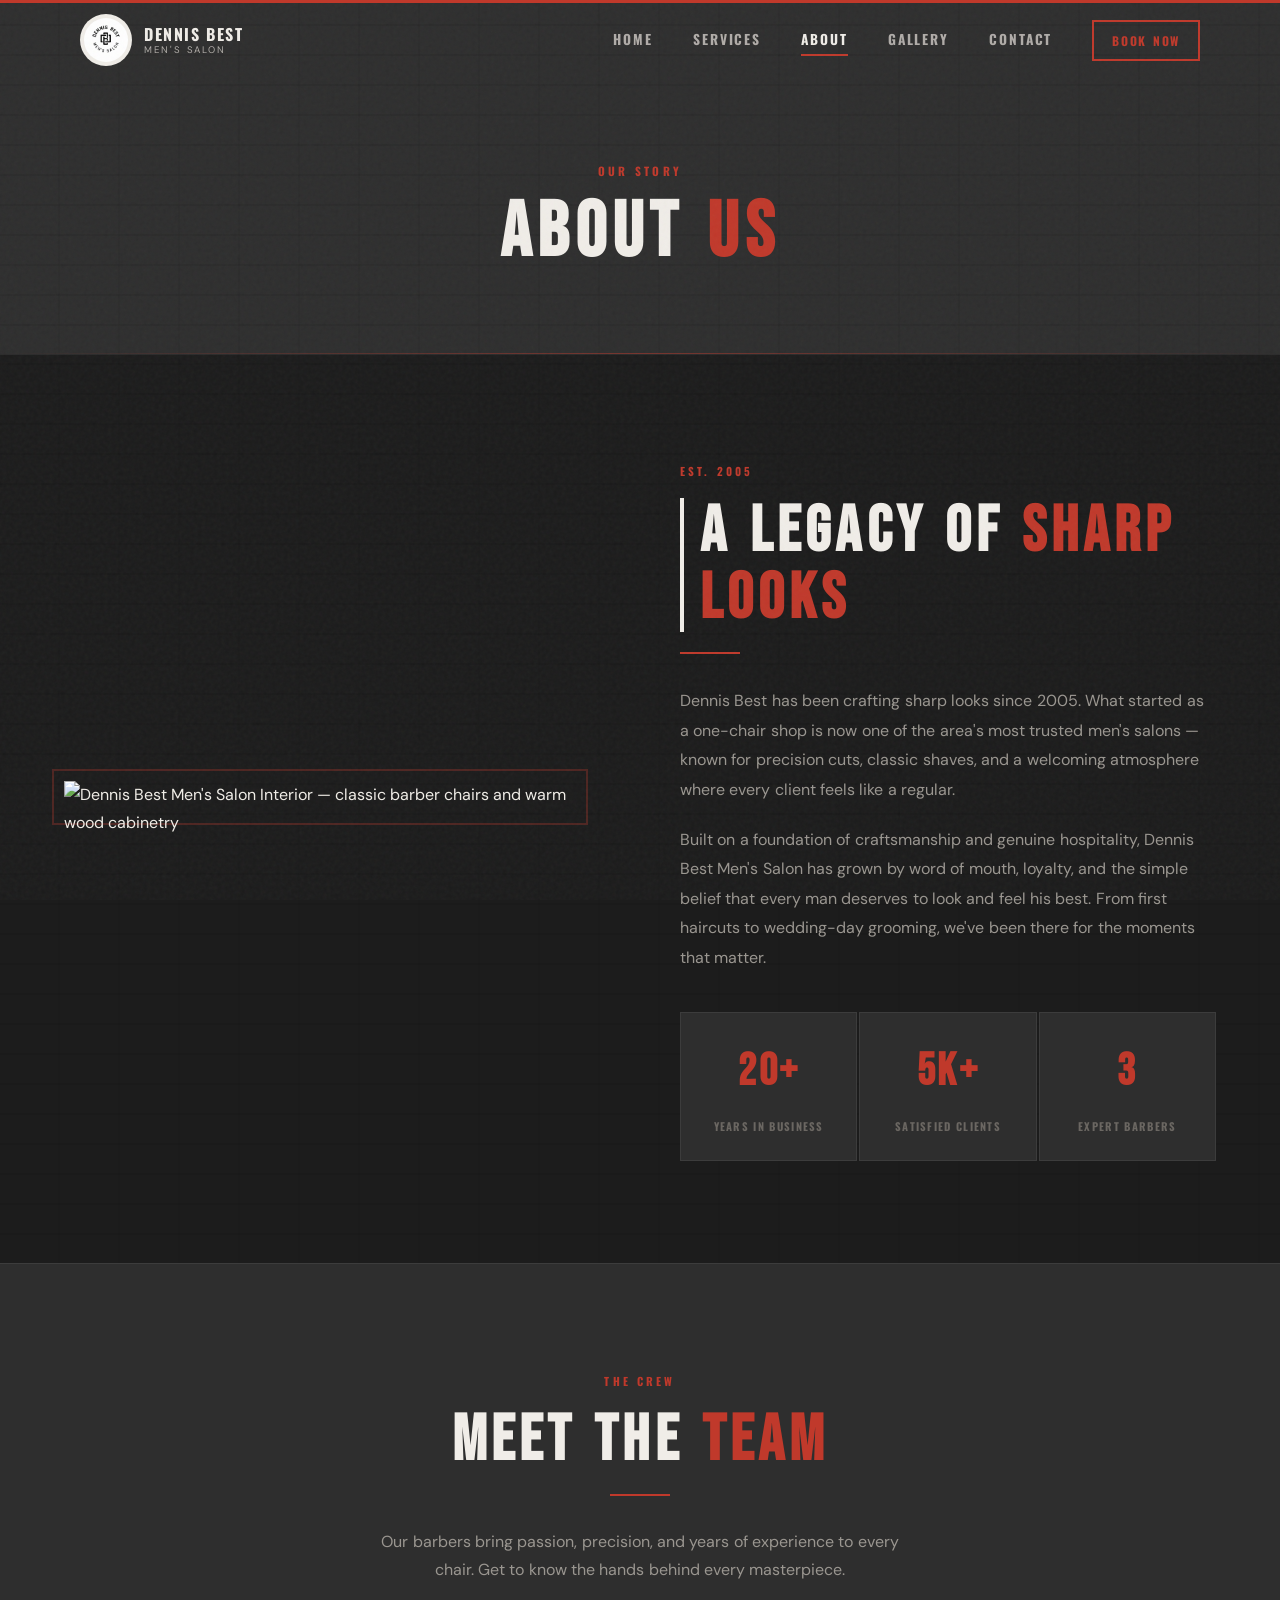
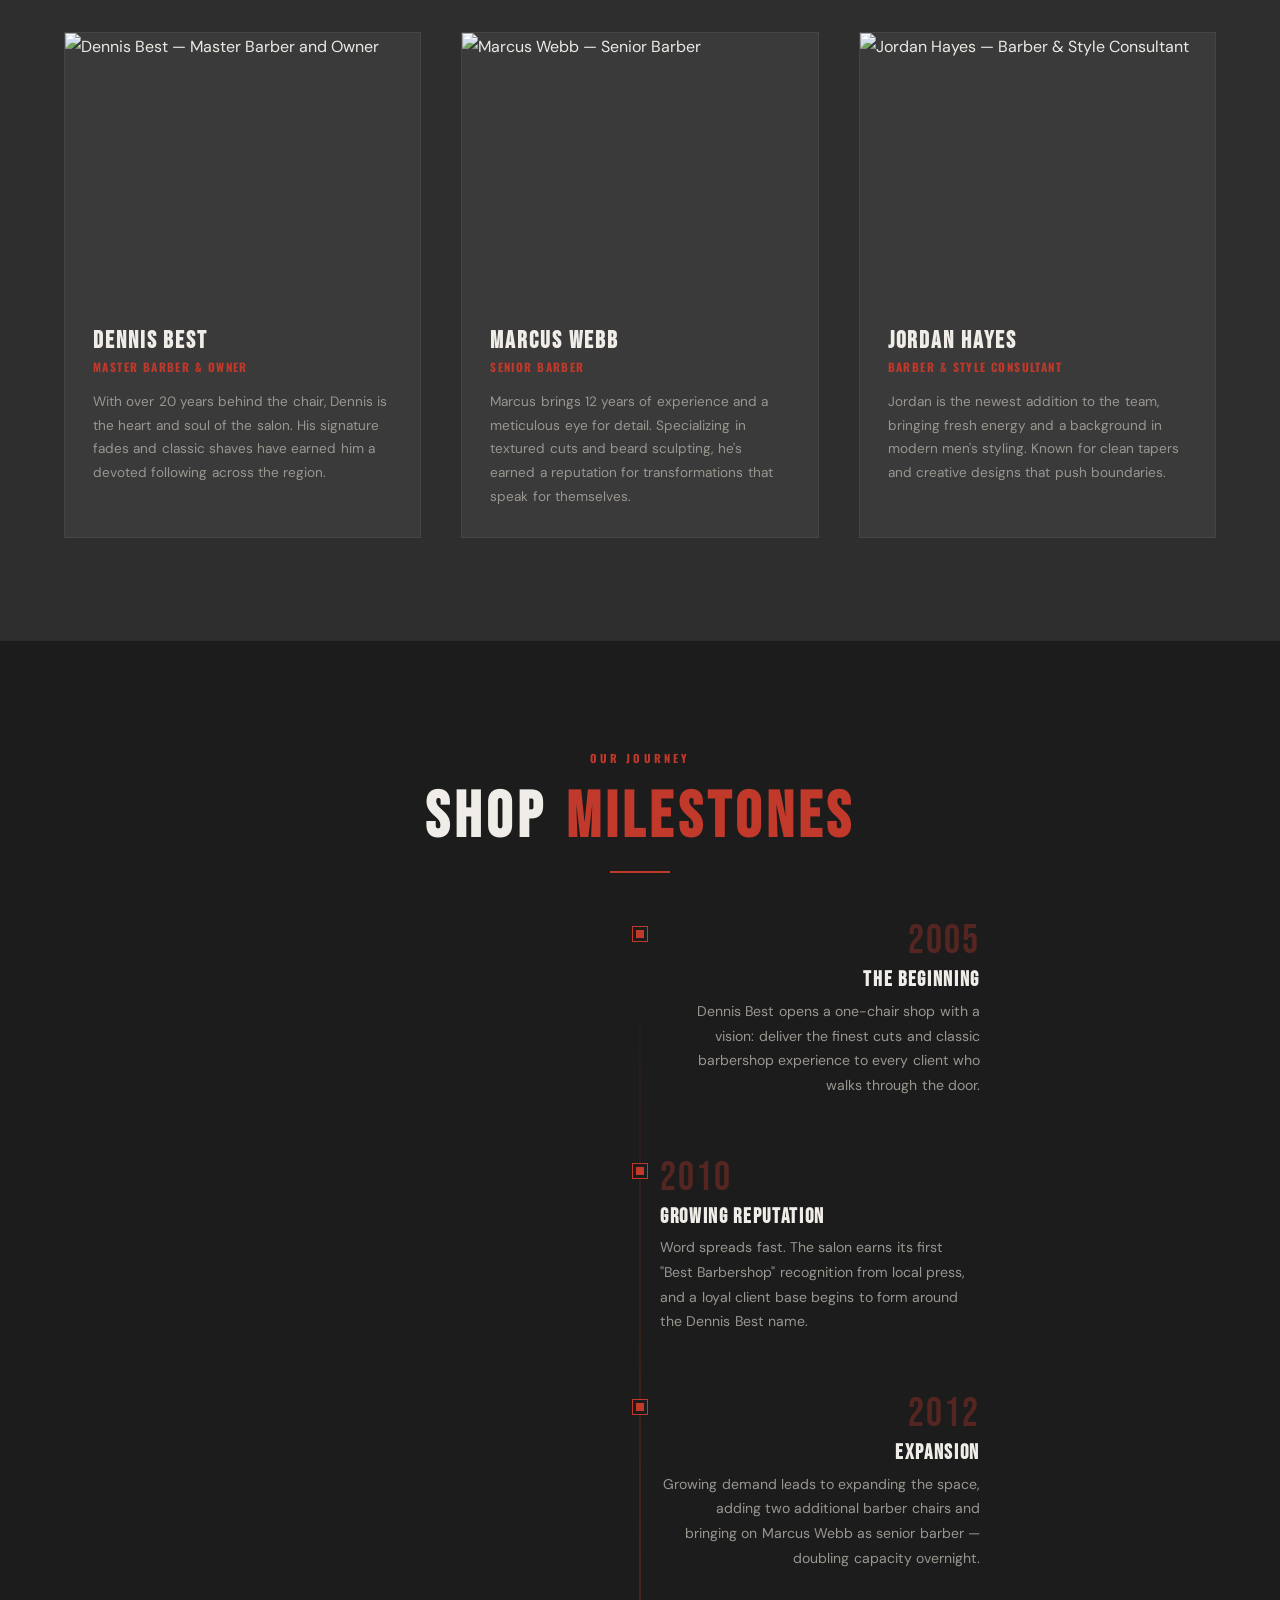
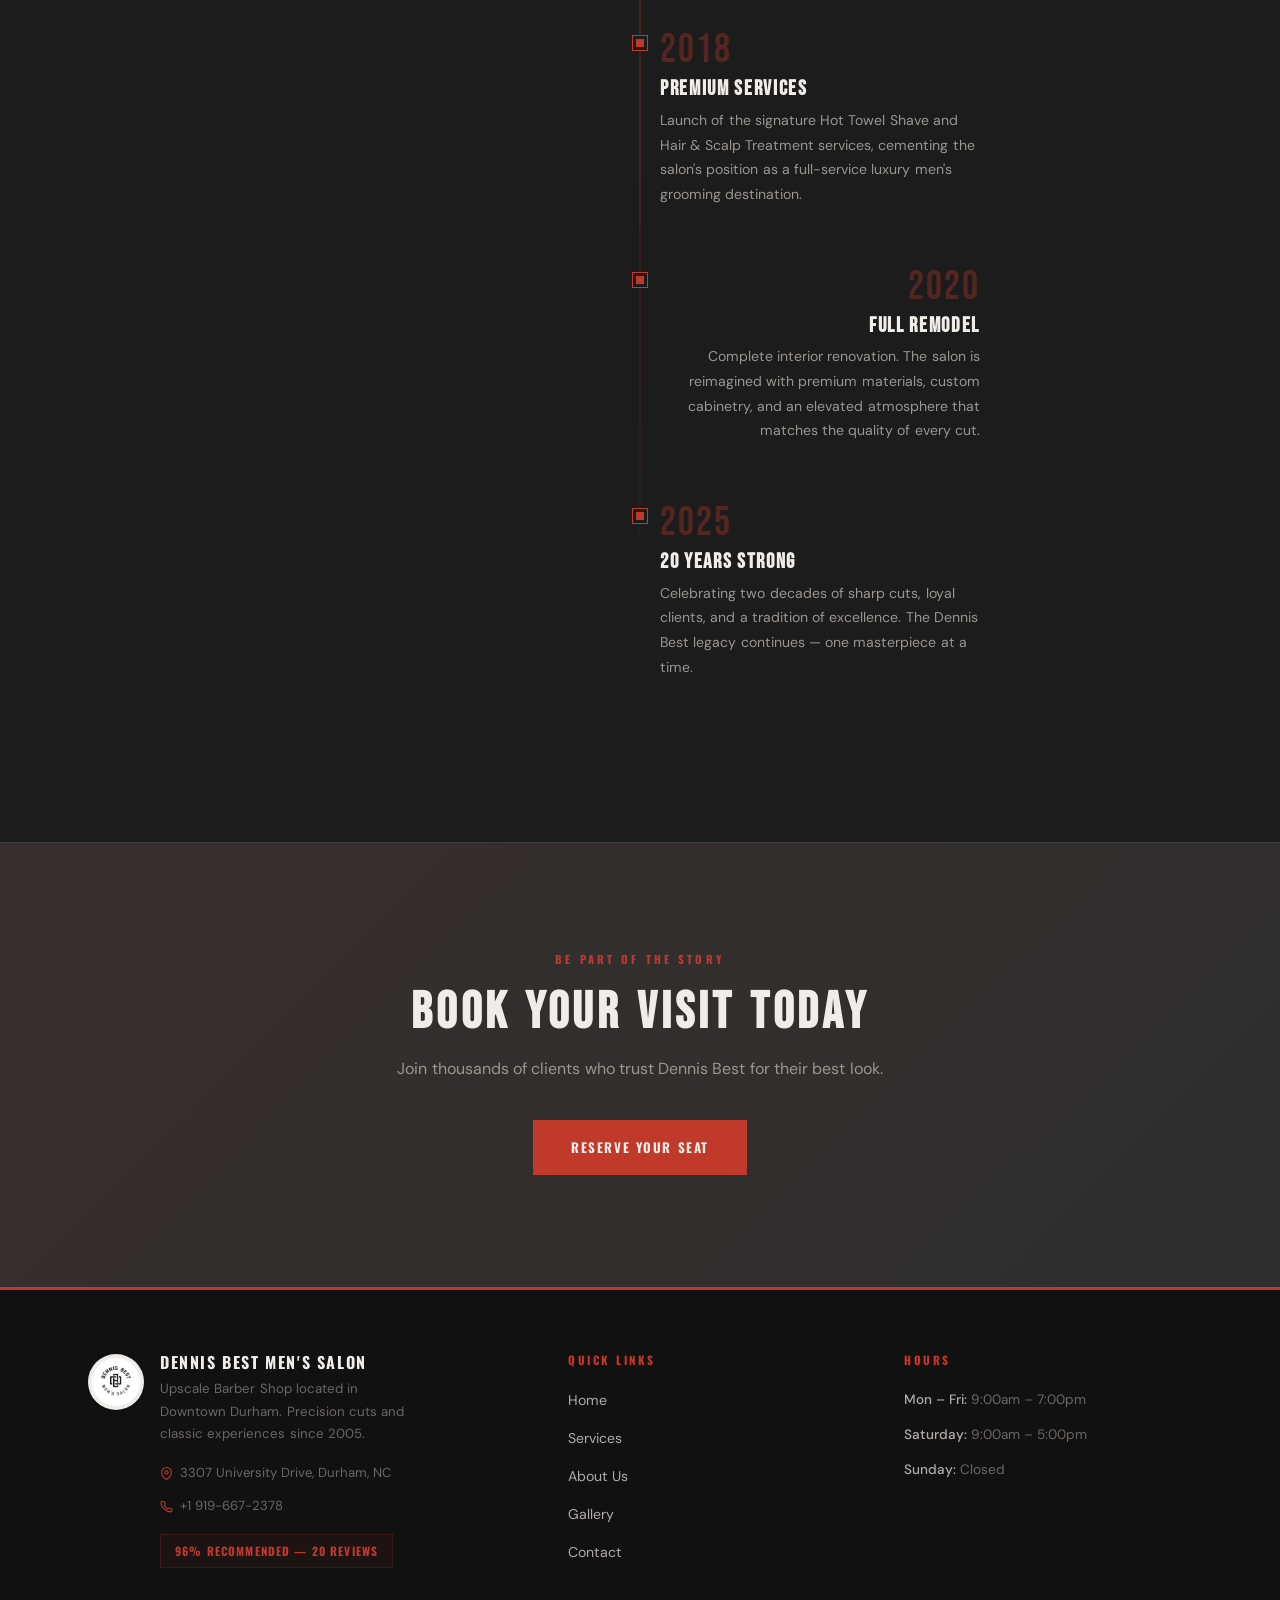
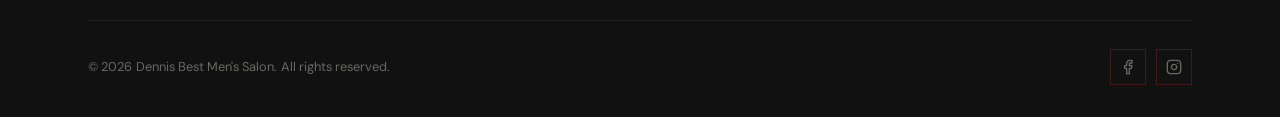
==== commit b867c050: "Fix heading spacing, redesign floating btn, remove all emojis Typography & spacing: - Hero h1: "Wher" ====
--- a/about.html
+++ b/about.html
@@ -267,7 +267,7 @@
                 +1 919-667-2378
               </a>
             </div>
-            <div class="footer__rating">⭐ 96% recommended by our clients</div>
+            <div class="footer__rating">96% Recommended — 20 Reviews</div>
           </div>
         </div>
         <div class="footer__col">
@@ -303,6 +303,8 @@
     </div>
   </footer>
 
+  <div id="floating-book-btn"><a href="contact.html">Book An Appointment</a></div>
+
   <script src="js/main.js"></script>
 </body>
 </html>
--- a/css/style.css
+++ b/css/style.css
@@ -1926,3 +1926,148 @@
   .hero__cta        { flex-direction: column; align-items: center; }
   .about-stats      { grid-template-columns: 1fr; }
 }
+
+/* ============================================================
+   SPACING SYSTEM & FLOAT BUTTON REDESIGN — v4
+   ============================================================ */
+
+/* ── Typography spacing ────────────────────────────────────── */
+h1 { letter-spacing: 0.04em; word-spacing: 0.08em; line-height: 1.05; }
+h2 { letter-spacing: 0.05em; word-spacing: 0.06em; }
+h3 { letter-spacing: 0.03em; }
+p  { line-height: 1.8; word-spacing: 0.02em; }
+
+.hero__title {
+  line-height: 1.05;
+  letter-spacing: 0.04em;
+  word-spacing: 0.08em;
+}
+
+.hero__title em { display: block; }
+
+/* ── Nav spacing ───────────────────────────────────────────── */
+.nav__links         { gap: 2.5rem; }
+.nav__links a       { letter-spacing: 0.14em; word-spacing: 0.1em; }
+.nav__inner         { padding: 0 2.5rem; }
+
+/* ── Button spacing ────────────────────────────────────────── */
+.btn                { letter-spacing: 0.12em; word-spacing: 0.08em; }
+
+/* ── Hero spacing ──────────────────────────────────────────── */
+.hero__content      { max-width: 900px; }
+.hero__eyebrow      { margin-bottom: 1.25rem; }
+.hero__sub          { margin-top: 1.5rem; margin-bottom: 0; }
+.hero__cta          { margin-top: 2.5rem; gap: 1.25rem; }
+
+/* ── Section padding ───────────────────────────────────────── */
+.why,
+.testimonials,
+.cta-banner,
+.about-story,
+.team-section,
+.timeline-section,
+.services-section,
+.gallery-section,
+.contact-section    { padding: clamp(60px, 8vw, 120px) 0; }
+
+/* ── Section head & label spacing ─────────────────────────── */
+.why__head,
+.testimonials__head,
+.team__head,
+.timeline__head     { margin-bottom: 3rem; }
+.section-label      { margin-bottom: 1rem; }
+
+/* ── Card & grid spacing ───────────────────────────────────── */
+.services__grid     { gap: 2rem; }
+.service-card       { padding: 2.5rem; }
+.gallery__masonry   { column-gap: 1.25rem; }
+.gallery__item      { margin-bottom: 1.25rem; }
+.team__grid         { gap: 2.5rem; }
+.why__grid          { gap: 2rem; }
+
+/* ── Footer spacing ────────────────────────────────────────── */
+.footer             { padding: 4rem clamp(20px, 5vw, 80px) 2rem; }
+.footer__grid       { gap: 3rem; }
+.footer__hours span,
+.footer__links a,
+.footer__contact-details a,
+.footer__contact-details span { line-height: 2; }
+
+/* ── Rating badge — no emoji ───────────────────────────────── */
+.footer__rating {
+  font-family: 'Oswald', sans-serif;
+  font-weight: 700;
+  font-size: 0.72rem;
+  letter-spacing: 0.1em;
+  text-transform: uppercase;
+  color: var(--color-accent);
+  background: rgba(192, 57, 43, 0.06);
+  border: 1px solid rgba(192, 57, 43, 0.2);
+  padding: 6px 14px;
+  display: inline-block;
+  margin-top: 14px;
+}
+
+/* ── Mobile spacing ────────────────────────────────────────── */
+@media (max-width: 768px) {
+  .why,
+  .testimonials,
+  .cta-banner,
+  .about-story,
+  .team-section,
+  .timeline-section,
+  .services-section,
+  .gallery-section,
+  .contact-section  { padding: 50px 20px; }
+
+  .why__grid,
+  .services__grid,
+  .team__grid       { gap: 1.5rem; }
+
+  .hero__title      { font-size: clamp(2.8rem, 12vw, 5rem); }
+}
+
+/* ── Disable old float-book pill button ────────────────────── */
+.float-book { display: none !important; pointer-events: none !important; }
+
+/* ── Full-width bottom bar (mobile only) ───────────────────── */
+#floating-book-btn {
+  position: fixed;
+  bottom: 0;
+  left: 0;
+  width: 100%;
+  z-index: 10000;
+  display: none;
+  opacity: 0;
+  transform: translateY(100%);
+  transition: opacity 0.4s ease, transform 0.4s ease;
+}
+
+#floating-book-btn a {
+  display: block;
+  width: 100%;
+  background-color: #c0392b;
+  color: #f0ede8;
+  text-align: center;
+  padding: 18px 0;
+  font-family: 'Oswald', sans-serif;
+  font-weight: 700;
+  font-size: 1rem;
+  letter-spacing: 0.18em;
+  text-transform: uppercase;
+  text-decoration: none;
+  box-shadow: 0 -4px 20px rgba(192, 57, 43, 0.4);
+  transition: background-color 0.3s ease;
+}
+
+#floating-book-btn a:hover,
+#floating-book-btn a:active { background-color: #e74c3c; }
+
+@media (max-width: 768px) {
+  #floating-book-btn { display: block; }
+}
+
+#floating-book-btn.visible {
+  opacity: 1;
+  transform: translateY(0);
+}
